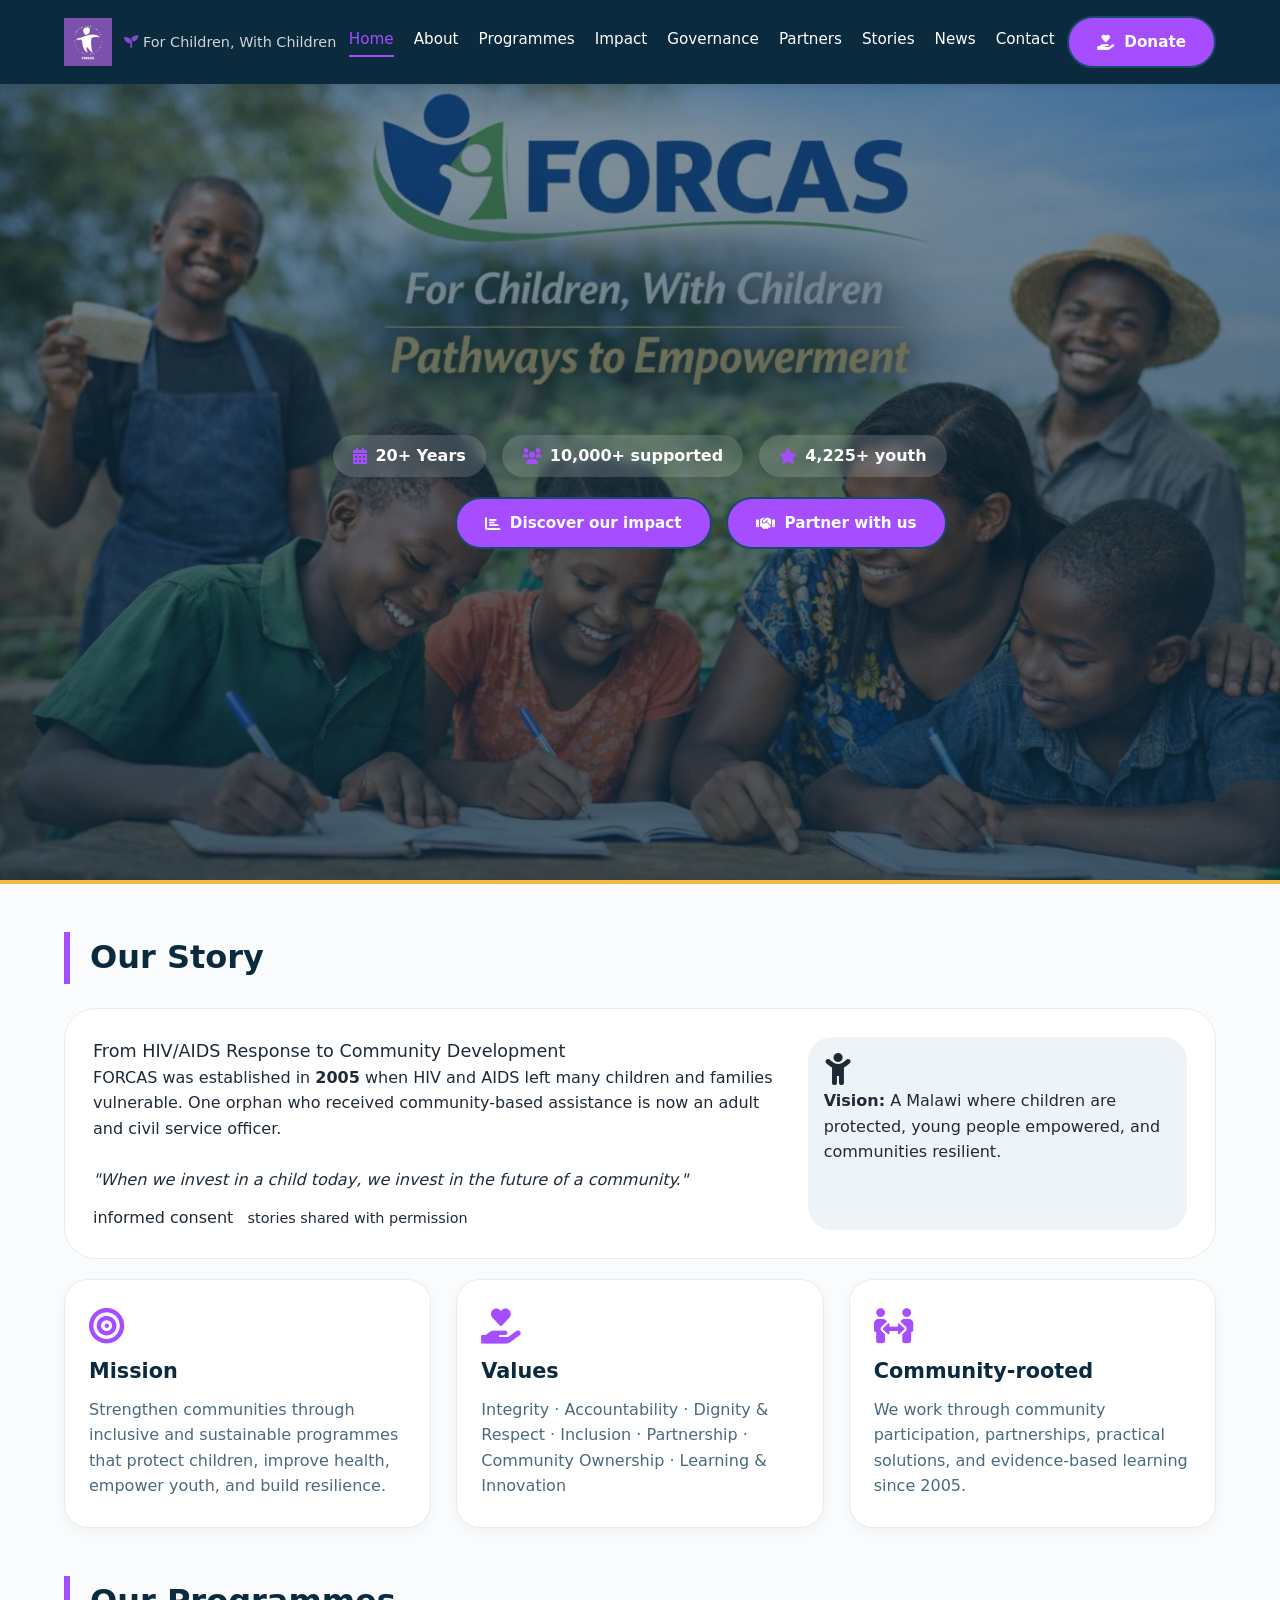
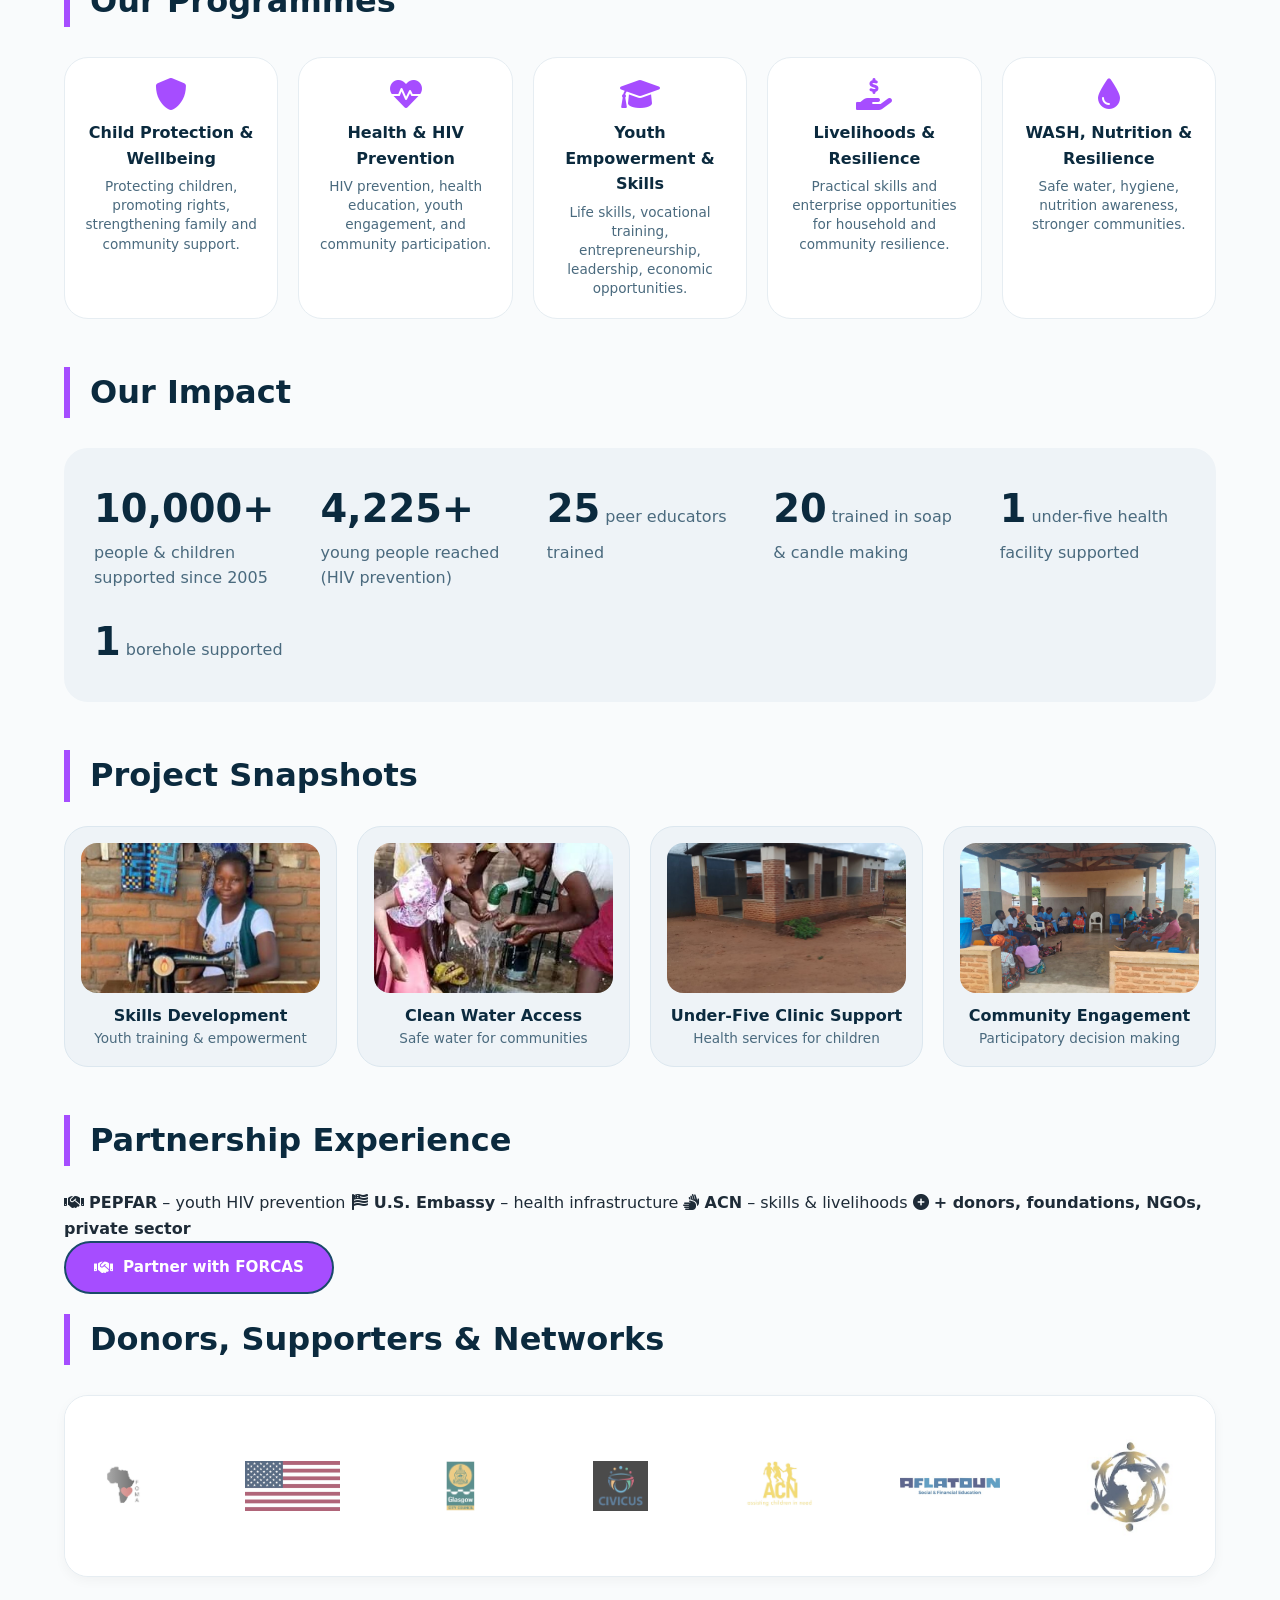
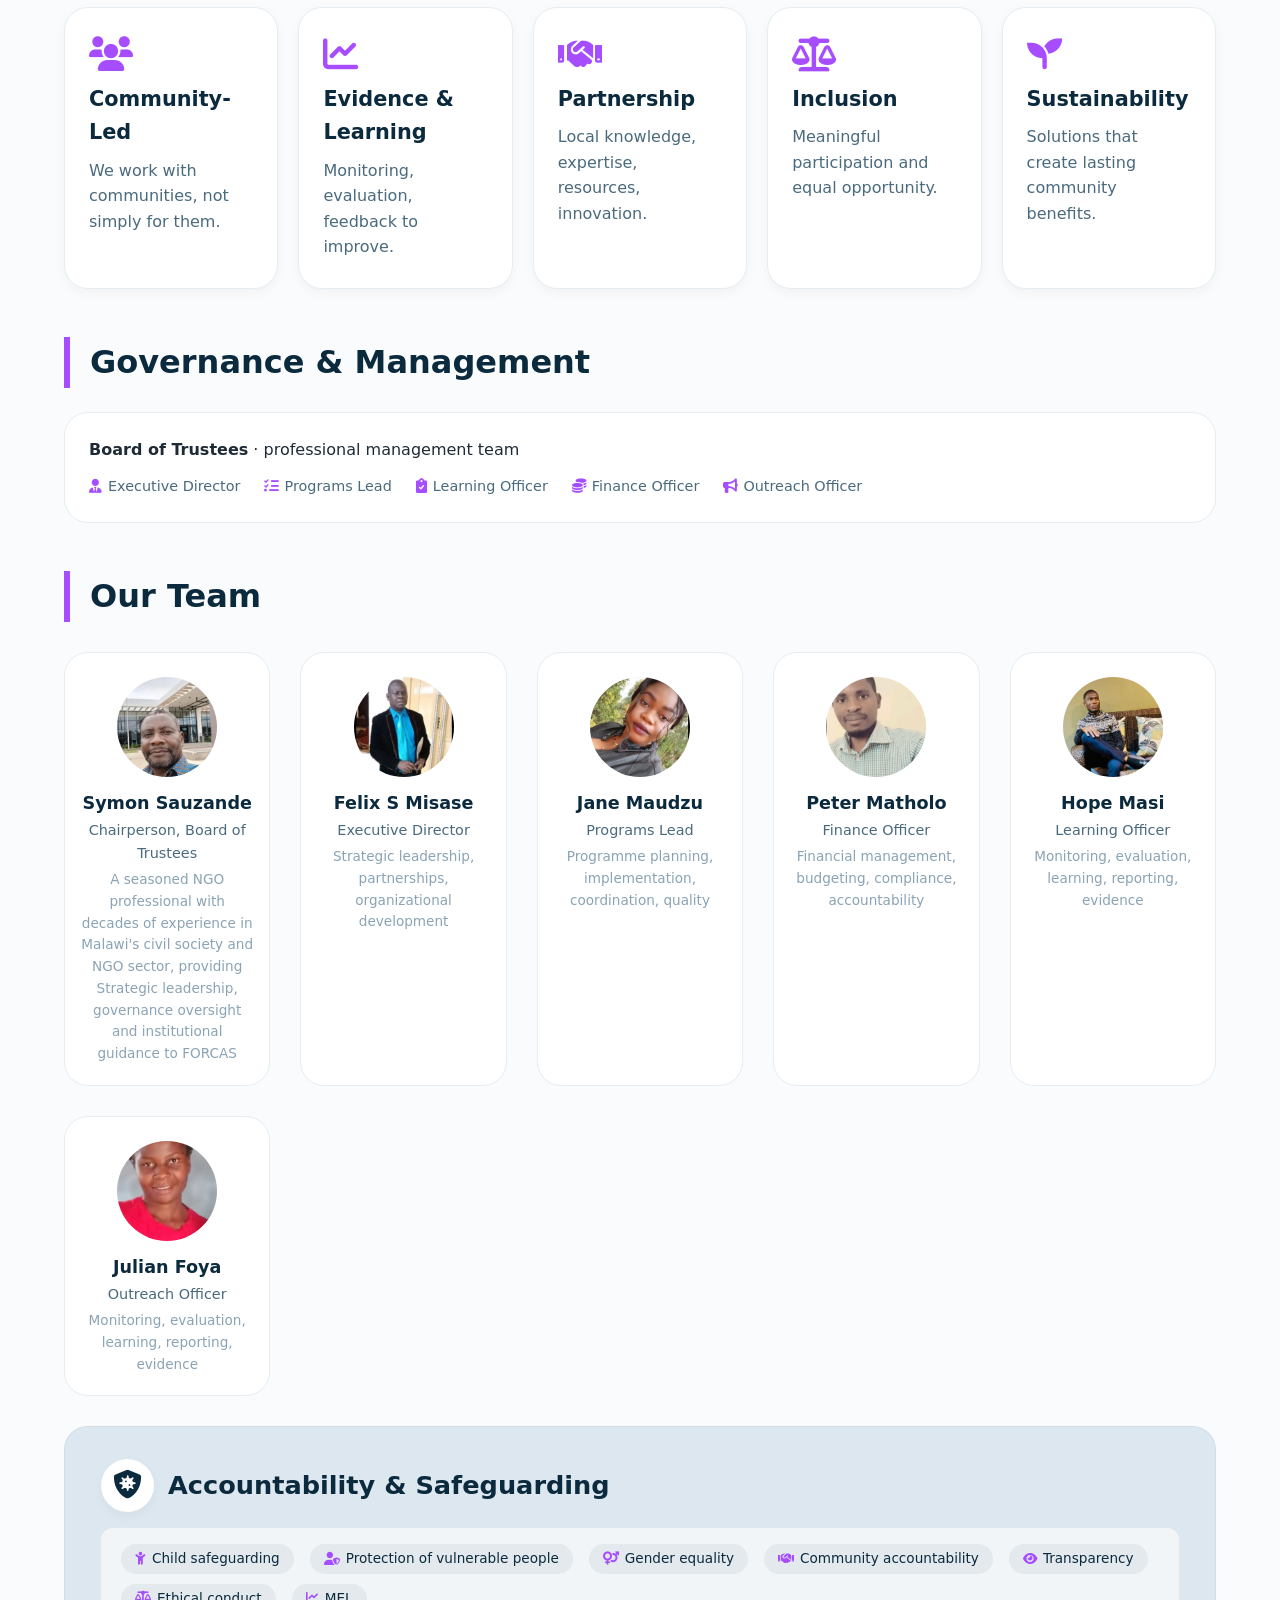
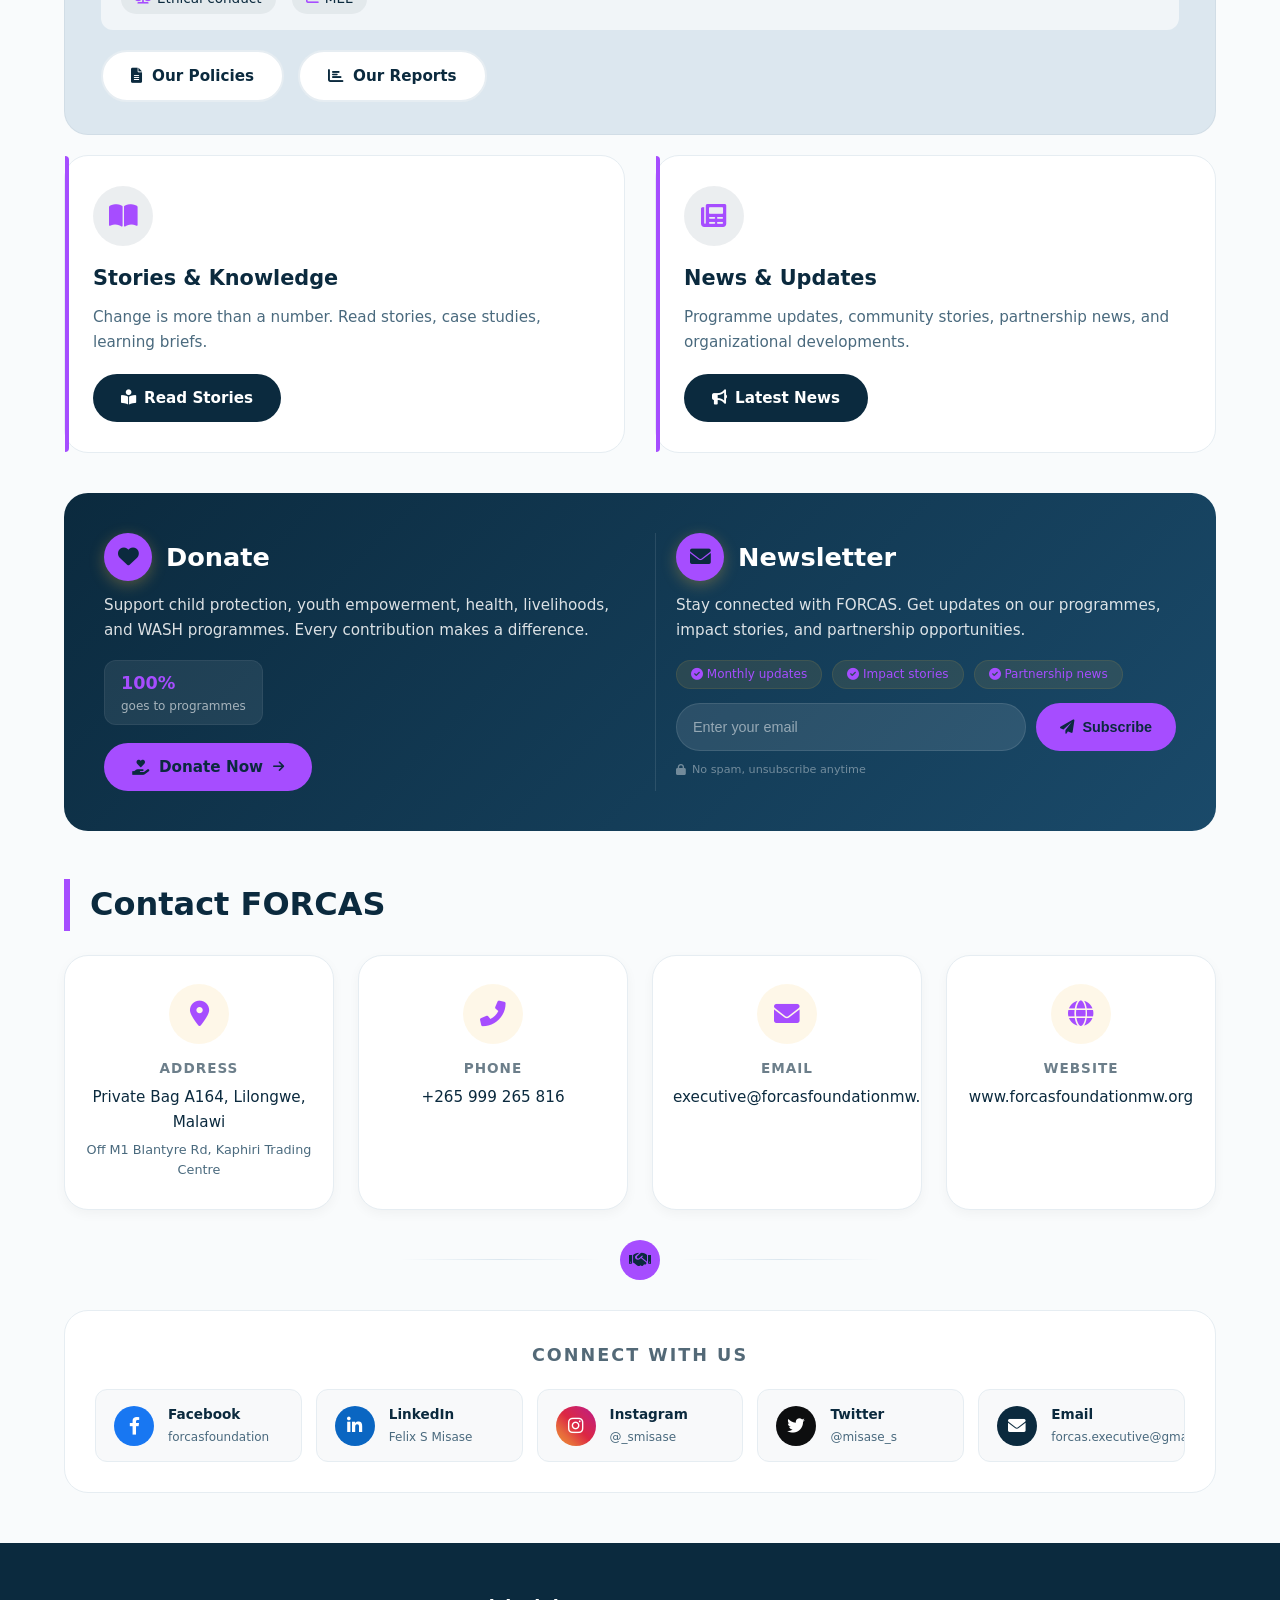
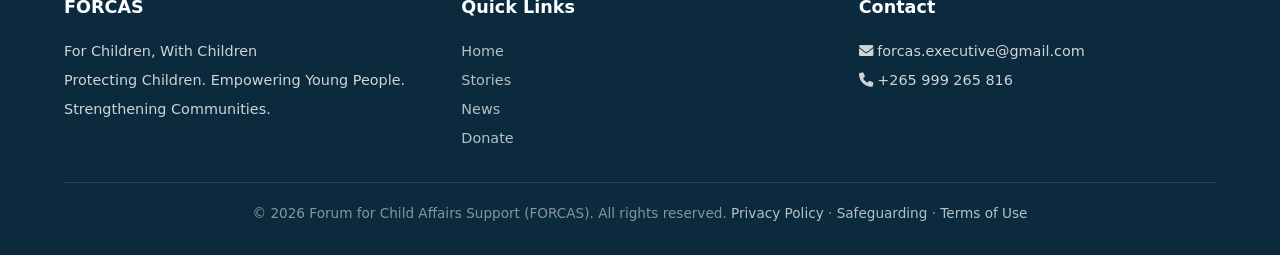
==== index.html @ 9969ba2e "FORCAS website - frontend only" ====
<!DOCTYPE html>
<html lang="en">
<head>
    <meta charset="UTF-8" />
    <meta name="viewport" content="width=device-width, initial-scale=1.0" />
    <title>FORCAS · Forum for Child Affairs Support</title>
    <!-- Font Awesome 6 (free) -->
    <link rel="stylesheet" href="https://cdnjs.cloudflare.com/ajax/libs/font-awesome/6.0.0-beta3/css/all.min.css" />
    <!-- external CSS -->
    <link rel="stylesheet" href="style.css" />
</head>
<body>
    <!-- ========== NAVBAR ========== -->
    <nav class="navbar" id="navbar">
        <div class="container">
            <div class="logo-area">
                <div class="logo-item">
                    <img src="images/logo/logo.png" alt="FORCAS logo" style="height:48px; width:auto;" />
                </div>
            </div>
            <div class="tagline-header"><i class="fas fa-seedling"></i> For Children, With Children</div>
            <button class="nav-toggle" id="navToggle" aria-label="Toggle navigation">
                <i class="fas fa-bars"></i>
            </button>
            <div class="nav-links" id="navLinks">
                <a href="#home">Home</a>
                <a href="#about">About</a>
                <a href="#programmes">Programmes</a>
                <a href="#impact">Impact</a>
                <a href="#governance">Governance</a>
                <a href="#partners">Partners</a>
                <a href="#stories">Stories</a>
                <a href="#news">News</a>
                <a href="#contact">Contact</a>
            </div>
            <div class="nav-actions">
                <a href="#donate" class="btn"><i class="fas fa-hand-holding-heart"></i> Donate</a>
            </div>
        </div>
    </nav>

    <!-- ========== HERO ========== -->
    <section class="hero" id="home" style="background-image: linear-gradient(rgba(11,42,62,0.5), rgba(11,42,62,0.75)), url('images/hero/hero-bg.jpg'); background-size: cover; background-position:center; min-height:800px; display:flex; align-items:center; padding:60px 0; border-bottom:4px solid #f4b942;">
        <div class="container hero-grid">
            <div class="hero-content">
                <div class="hero-stats">
                    <span class="stat-item" style="background:rgba(255,255,255,0.15); color:white; backdrop-filter:blur(4px);"><i class="fas fa-calendar-alt"></i> 20+ Years</span>
                    <span class="stat-item" style="background:rgba(255,255,255,0.15); color:white; backdrop-filter:blur(4px);"><i class="fas fa-users"></i> 10,000+ supported</span>
                    <span class="stat-item" style="background:rgba(255,255,255,0.15); color:white; backdrop-filter:blur(4px);"><i class="fas fa-star"></i> 4,225+ youth</span>
                </div>
                <div class="hero-buttons" style="display:flex; flex-wrap:wrap; gap:14px; margin-top:16px; justify-content:flex-end;">
                    <a href="#impact" class="btn"><i class="fas fa-chart-bar"></i> Discover our impact</a>
                    <a href="#partners" class="btn"><i class="fas fa-handshake"></i> Partner with us</a>
                </div>
            </div>
        </div>
    </section>

<!-- ========================================== MAIN CONTENT ========================================== -->
    <div class="container">
        
        <!-- ===== ABOUT ===== -->
        <section class="about" id="about">
            <h2 class="section-title">Our Story</h2>
            <div style="display:flex; flex-wrap:wrap; gap:20px; background:white; border-radius:32px; padding:28px; margin-bottom:20px; border:1px solid #e6edf2;">
                <div style="flex:2; min-width:240px;">
                    <p style="font-weight:500; font-size:1.1rem;">From HIV/AIDS Response to Community Development</p>
                    <p>FORCAS was established in <strong>2005</strong> when HIV and AIDS left many children and families vulnerable. One orphan who received community-based assistance is now an adult and civil service officer. <br><br> <em>"When we invest in a child today, we invest in the future of a community."</em></p>
                    <div style="margin-top:12px;"><span class="inline-badge">informed consent</span> <span style="font-size:0.9rem;">&nbsp; stories shared with permission</span></div>
                </div>
                <div style="flex:1; background:#eef3f7; border-radius:24px; padding:16px; min-width:150px;">
                    <i class="fas fa-child" style="font-size:2rem; color: --primary;"></i>
                    <p><strong>Vision:</strong> A Malawi where children are protected, young people empowered, and communities resilient.</p>
                </div>
            </div>
        </section>

        <!-- ===== MISSION / VALUES ===== -->
        <div style="display:grid; grid-template-columns: repeat(auto-fit, minmax(240px,1fr)); gap:25px;">
            <div class="card">
                <i class="fas fa-bullseye"></i>
                <h3>Mission</h3>
                <p>Strengthen communities through inclusive and sustainable programmes that protect children, improve health, empower youth, and build resilience.</p>
            </div>
            <div class="card">
                <i class="fas fa-hand-holding-heart"></i>
                <h3>Values</h3>
                <p>Integrity · Accountability · Dignity & Respect · Inclusion · Partnership · Community Ownership · Learning & Innovation</p>
            </div>
            <div class="card">
                <i class="fas fa-people-arrows"></i>
                <h3>Community-rooted</h3>
                <p>We work through community participation, partnerships, practical solutions, and evidence-based learning since 2005.</p>
            </div>
        </div>

        <!-- ===== PROGRAMMES ===== -->
        <h2 class="section-title" id="programmes">Our Programmes</h2>
        <div class="programmes-grid">
            <div class="programme-card"><i class="fas fa-shield-alt"></i><h3>Child Protection &amp; Wellbeing</h3><p>Protecting children, promoting rights, strengthening family and community support.</p></div>
            <div class="programme-card"><i class="fas fa-heartbeat"></i><h3>Health &amp; HIV Prevention</h3><p>HIV prevention, health education, youth engagement, and community participation.</p></div>
            <div class="programme-card"><i class="fas fa-graduation-cap"></i><h3>Youth Empowerment &amp; Skills</h3><p>Life skills, vocational training, entrepreneurship, leadership, economic opportunities.</p></div>
            <div class="programme-card"><i class="fas fa-hand-holding-usd"></i><h3>Livelihoods &amp; Resilience</h3><p>Practical skills and enterprise opportunities for household and community resilience.</p></div>
            <div class="programme-card"><i class="fas fa-tint"></i><h3>WASH, Nutrition &amp; Resilience</h3><p>Safe water, hygiene, nutrition awareness, stronger communities.</p></div>
        </div>

        <!-- ===== IMPACT ===== -->
        <h2 class="section-title" id="impact">Our Impact</h2>
        <div class="impact-numbers">
            <div class="impact-item"><span class="num">10,000+</span> <span class="label">people &amp; children supported since 2005</span></div>
            <div class="impact-item"><span class="num">4,225+</span> <span class="label">young people reached (HIV prevention)</span></div>
            <div class="impact-item"><span class="num">25</span> <span class="label">peer educators trained</span></div>
            <div class="impact-item"><span class="num">20</span> <span class="label">trained in soap &amp; candle making</span></div>
            <div class="impact-item"><span class="num">1</span> <span class="label">under-five health facility supported</span></div>
            <div class="impact-item"><span class="num">1</span> <span class="label">borehole supported</span></div>
        </div>

        <!-- ===== PROJECT SNAPSHOTS ===== -->
        <h2 class="section-title" id="projects">Project Snapshots</h2>
        <div class="project-grid">
            <div class="project-card">
                <div class="photo-placeholder" style="background-image:url(images/projects/youth-training.jpg); background-size: cover; background-position:center; height: 150px; border-radius: 16px; margin-bottom: 10px;"></div>
                <span class="project-title">Skills Development</span>
                <p class="project-desc">Youth training &amp; empowerment</p>
            </div>
            <div class="project-card">
                <div class="photo-placeholder" style="background-image:url(images/projects/clean-water.jpg); background-size: cover; background-position:center; height: 150px; border-radius: 16px; margin-bottom: 10px;"></div>
                <span class="project-title">Clean Water Access</span>
                <p class="project-desc">Safe water for communities</p>
            </div>
            <div class="project-card">
                <div class="photo-placeholder" style="background-image:url(images/projects/health-facility.jpg); background-size: cover; background-position:center; height: 150px; border-radius: 16px; margin-bottom: 10px;"></div>
                <span class="project-title">Under-Five Clinic Support</span>
                <p class="project-desc">Health services for children</p>
            </div>
            <div class="project-card">
                <div class="photo-placeholder" style="background-image:url(images/projects/community-meeting.jpg); background-size: cover; background-position:center; height: 150px; border-radius: 16px; margin-bottom: 10px;"></div>
                <span class="project-title">Community Engagement</span>
                <p class="project-desc">Participatory decision making</p>
            </div>
        </div>

        <!-- ===== PARTNERS ===== -->
        <h2 class="section-title" id="partners">Partnership Experience</h2>
        <div class="partner-list">
            <span><i class="fas fa-handshake"></i> <strong>PEPFAR</strong> – youth HIV prevention</span>
            <span><i class="fas fa-flag-usa"></i> <strong>U.S. Embassy</strong> – health infrastructure</span>
            <span><i class="fas fa-hands"></i> <strong>ACN</strong> – skills &amp; livelihoods</span>
            <span><i class="fas fa-plus-circle"></i> <strong>+ donors, foundations, NGOs, private sector</strong></span>
        </div>
        <div class="partner-cta"><a href="#" class="btn"><i class="fas fa-handshake"></i> Partner with FORCAS</a></div>

        <!-- ===== SUPPORTERS ===== -->
        <h3 class="section-title" style="margin-top:20px;">Donors, Supporters &amp; Networks</h3>
        <div class="logo-slider-container">
            <div class="logo-slider-track">
                <div class="logo-slide">
                    <img src="images/partners/foma.png" alt="FOMA" style="height:50px; width:auto;" />
                </div>
                <div class="logo-slide">
                    <img src="images/partners/u.s.a-embassy.png" alt="U.S.A Embassy" style="height:50px; width:auto;" />
                </div>
                <div class="logo-slide">
                    <img src="images/partners/glasgow.png" alt="Glasgow City Council" style="height:50px; width:50px;" />
                </div>
                <div class="logo-slide">
                    <img src="images/partners/civicus.png" alt="CIVICUS" style="height:50px; width:auto;" />
                </div>
                <div class="logo-slide">
                    <img src="images/partners/acn.png" alt="Assisting Children In Need" style="height:50px; width:auto;" />
                </div>
                <div class="logo-slide">
                    <img src="images/partners/aflatoun.png" alt="Aflatoun International" style="height:100px; width:auto;" />
                </div>
                <div class="logo-slide">
                    <img src="images/partners/ANCEM.png" alt="ANCEM" style="height:100px; width:auto;" />
                </div>
            </div>
        </div>

        <!-- ===== APPROACH ===== -->
        <div class="approach-grid">
            <div class="card"><i class="fas fa-users"></i><h3>Community-Led</h3><p>We work with communities, not simply for them.</p></div>
            <div class="card"><i class="fas fa-chart-line"></i><h3>Evidence &amp; Learning</h3><p>Monitoring, evaluation, feedback to improve.</p></div>
            <div class="card"><i class="fas fa-handshake"></i><h3>Partnership</h3><p>Local knowledge, expertise, resources, innovation.</p></div>
            <div class="card"><i class="fas fa-balance-scale"></i><h3>Inclusion</h3><p>Meaningful participation and equal opportunity.</p></div>
            <div class="card"><i class="fas fa-seedling"></i><h3>Sustainability</h3><p>Solutions that create lasting community benefits.</p></div>
        </div>

        <!-- ===== GOVERNANCE ===== -->
        <h2 class="section-title" id="governance">Governance &amp; Management</h2>
        <div class="governance-card">
            <div class="governance-board"><strong>Board of Trustees</strong> · professional management team</div>
            <div class="governance-team">
                <span><i class="fas fa-user-tie"></i> Executive Director</span>
                <span><i class="fas fa-tasks"></i> Programs Lead</span>
                <span><i class="fas fa-clipboard-check"></i> Learning Officer</span>
                <span><i class="fas fa-coins"></i> Finance Officer</span>
                <span><i class="fas fa-bullhorn"></i> Outreach Officer</span>
            </div>
        </div>

        <!-- ===== TEAM ===== -->
        <h2 class="section-title">Our Team</h2>
        <div class="team-grid" id="teamGrid">
            <div class="team-card">
                <div class="team-avatar"><img src="images/team/symon.jpg" alt="Symon Sauzande" /></div>
                <h4>Symon Sauzande</h4>
                <div class="role">Chairperson, Board of Trustees</div>
                <div class="duty">A seasoned NGO professional with decades of experience in Malawi's civil society and NGO sector, providing Strategic leadership, governance oversight and institutional guidance to FORCAS</div>
            </div>
            <div class="team-card">
                <div class="team-avatar"><img src="images/team/felix.jpg" alt="Felix S Misase" /></div>
                <h4>Felix S Misase</h4>
                <div class="role">Executive Director</div>
                <div class="duty">Strategic leadership, partnerships, organizational development</div>
            </div>


        <div class="team-card">
                <div class="team-avatar"><img src="images/team/jane.jpg" alt="Jane Maudzu" /></div>
                <h4>Jane Maudzu</h4>
                <div class="role">Programs Lead</div>
                <div class="duty">Programme planning, implementation, coordination, quality</div>
            </div>
            <div class="team-card">
                <div class="team-avatar"><img src="images/team/peter.jpg" alt="Peter Matholo" /></div>
                <h4>Peter Matholo</h4>
                <div class="role">Finance Officer</div>
                <div class="duty">Financial management, budgeting, compliance, accountability</div>
            </div>
            <div class="team-card">
                <div class="team-avatar"><img src="images/team/hope.jpg" alt="Hope Masi" /></div>
                <h4>Hope Masi</h4>
                <div class="role">Learning Officer</div>
                <div class="duty">Monitoring, evaluation, learning, reporting, evidence</div>
            </div>
            <div class="team-card">
                <div class="team-avatar"><img src="images/team/julian.jpg" alt="Julian Foya" /></div>
                <h4>Julian Foya</h4>
                <div class="role">Outreach Officer</div>
                <div class="duty">Monitoring, evaluation, learning, reporting, evidence</div>
            </div>
        </div>

        <!-- ===== ACCOUNTABILITY ===== -->
        <div class="accountability-section">
            <div class="accountability-header">
                <i class="fas fa-shield-virus"></i>
                <h2>Accountability &amp; Safeguarding</h2>
            </div>
            <div class="accountability-text">
                <span class="tag"><i class="fas fa-child"></i> Child safeguarding</span>
                <span class="tag"><i class="fas fa-user-shield"></i> Protection of vulnerable people</span>
                <span class="tag"><i class="fas fa-venus-mars"></i> Gender equality</span>
                <span class="tag"><i class="fas fa-handshake"></i> Community accountability</span>
                <span class="tag"><i class="fas fa-eye"></i> Transparency</span>
                <span class="tag"><i class="fas fa-scale-balanced"></i> Ethical conduct</span>
                <span class="tag"><i class="fas fa-chart-line"></i> MEL</span>
            </div>
            <div class="accountability-buttons">
                <a href="#" class="btn-policy"><i class="fas fa-file-alt"></i> Our Policies</a>
                <a href="#" class="btn-report"><i class="fas fa-chart-bar"></i> Our Reports</a>
            </div>
        </div>

        <!-- ===== STORIES & NEWS ===== -->
        <div class="stories-news-grid" id="stories">
            <div class="story-card">
                <div class="card-icon"><i class="fas fa-book-open"></i></div>
                <h3>Stories &amp; Knowledge</h3>
                <p>Change is more than a number. Read stories, case studies, learning briefs.</p>
                <a href="stories.html" class="btn-story"><i class="fas fa-book-reader"></i> Read Stories</a>
            </div>
            <div class="news-card" id="news">
                <div class="card-icon"><i class="fas fa-newspaper"></i></div>
                <h3>News &amp; Updates</h3>
                <p>Programme updates, community stories, partnership news, and organizational developments.</p>
                <a href="news.html" class="btn-news"><i class="fas fa-bullhorn"></i> Latest News</a>
            </div>
        </div>

        <!-- ===== DONATE & NEWSLETTER ===== -->
        <div class="donate-newsletter-section" id="donate">
            <div class="donate-box">
                <div class="section-header">
                    <div class="icon-circle donate-icon"><i class="fas fa-heart"></i></div>


                <h3>Donate</h3>
                </div>
                <p class="section-description">Support child protection, youth empowerment, health, livelihoods, and WASH programmes. Every contribution makes a difference.</p>
                <div class="impact-stats">
                    <div class="stat-box">
                        <span class="stat-number">100%</span>
                        <span class="stat-label">goes to programmes</span>
                    </div>
                </div>
                <a href="donate.html" class="donate-btn"><i class="fas fa-hand-holding-heart"></i> Donate Now <i class="fas fa-arrow-right arrow-icon"></i></a>
            </div>
            <div class="newsletter-box">
                <div class="section-header">
                    <div class="icon-circle newsletter-icon"><i class="fas fa-envelope"></i></div>
                    <h3>Newsletter</h3>
                </div>
                <p class="section-description">Stay connected with FORCAS. Get updates on our programmes, impact stories, and partnership opportunities.</p>
                <div class="benefits">
                    <span class="benefit-tag"><i class="fas fa-check-circle"></i> Monthly updates</span>
                    <span class="benefit-tag"><i class="fas fa-check-circle"></i> Impact stories</span>
                    <span class="benefit-tag"><i class="fas fa-check-circle"></i> Partnership news</span>
                </div>
                <form id="newsletterForm" class="newsletter-form">
                    <input type="email" id="newsletterEmail" placeholder="Enter your email" required class="newsletter-input" />
                    <button type="submit" id="subscribeBtn" class="subscribe-btn"><i class="fas fa-paper-plane"></i> Subscribe</button>
                </form>
                <div id="newsletterMessage" class="newsletter-message"></div>
                <p class="privacy-note"><i class="fas fa-lock"></i> No spam, unsubscribe anytime</p>
            </div>
        </div>

        <!-- ===== CONTACT ===== -->
        <h2 class="section-title" id="contact">Contact FORCAS</h2>
        <div class="contact-wrapper">
            <div class="contact-grid-modern">
                <div class="contact-card-modern">
                    <div class="card-icon-modern"><i class="fas fa-map-marker-alt"></i></div>
                    <div class="card-content">
                        <h4>Address</h4>
                        <p>Private Bag A164, Lilongwe, Malawi</p>
                        <span class="location-detail">Off M1 Blantyre Rd, Kaphiri Trading Centre</span>
                    </div>
                </div>
                <div class="contact-card-modern">
                    <div class="card-icon-modern"><i class="fas fa-phone-alt"></i></div>
                    <div class="card-content">
                        <h4>Phone</h4>
                        <p><a href="tel:+265999265816" class="contact-link">+265 999 265 816</a></p>
                    </div>
                </div>
                <div class="contact-card-modern">
                    <div class="card-icon-modern"><i class="fas fa-envelope"></i></div>
                    <div class="card-content">
                        <h4>Email</h4>
                        <p><a href="mailto:executive@forcasfoundationmw.org" class="contact-link">executive@forcasfoundationmw.org</a></p>
                    </div>
                </div>
                <div class="contact-card-modern">
                    <div class="card-icon-modern"><i class="fas fa-globe"></i></div>
                    <div class="card-content">
                        <h4>Website</h4>
                        <p><a href="http://www.forcasfoundationmw.org" target="_blank" class="contact-link">www.forcasfoundationmw.org</a></p>
        </div>
                </div>
            </div>
            <div class="contact-divider">
                <span class="divider-line"></span>
                <span class="divider-icon"><i class="fas fa-handshake"></i></span>
                <span class="divider-line"></span>
            </div>
            <div class="social-section-modern">
                <h3>Connect With Us</h3>
                <div class="social-grid">
                    <a href="https://www.facebook.com/forcasfoundation" target="_blank" rel="noopener noreferrer" class="social-card facebook">
                        <div class="social-icon"><i class="fab fa-facebook-f"></i></div>
                        <div class="social-info"><span class="social-name">Facebook</span><span class="social-handle">forcasfoundation</span></div>
                        <span class="social-arrow"><i class="fas fa-arrow-right"></i></span>
                    </a>
                    <a href="https://www.linkedin.com/in/felix-s-misase" target="_blank" rel="noopener noreferrer" class="social-card linkedin">
                        <div class="social-icon"><i class="fab fa-linkedin-in"></i></div>
                        <div class="social-info"><span class="social-name">LinkedIn</span><span class="social-handle">Felix S Misase</span></div>
                        <span class="social-arrow"><i class="fas fa-arrow-right"></i></span>
                    </a>
                    <a href="https://www.instagram.com/_smisase" target="_blank" rel="noopener noreferrer" class="social-card instagram">
                        <div class="social-icon"><i class="fab fa-instagram"></i></div>
                        <div class="social-info"><span class="social-name">Instagram</span><span class="social-handle">@_smisase</span></div>
                        <span class="social-arrow"><i class="fas fa-arrow-right"></i></span>
                    </a>
                    <a href="https://twitter.com/misase_s" target="_blank" rel="noopener noreferrer" class="social-card twitter">
                        <div class="social-icon"><i class="fab fa-twitter"></i></div>
                        <div class="social-info"><span class="social-name">Twitter</span><span class="social-handle">@misase_s</span></div>
                        <span class="social-arrow"><i class="fas fa-arrow-right"></i></span>
                    </a>
                    <a href="mailto:forcas.executive@gmail.com" class="social-card envelope">
                        <div class="social-icon"><i class="fas fa-envelope"></i></div>
                        <div class="social-info"><span class="social-name">Email</span><span class="social-handle">forcas.executive@gmail.com</span></div>
                        <span class="social-arrow"><i class="fas fa-arrow-right"></i></span>
                    </a>
                </div>
            </div>
        </div>
    </div>
    <!-- ========================================== END OF CONTAINER ========================================== -->

    <!-- ========== FOOTER ========== -->
    <footer class="footer">
        <div class="container">
            <div class="footer-grid">
                <div>
                    <h4>FORCAS</h4>
                    <p>For Children, With Children</p>
                    <p class="footer-tagline">Protecting Children. Empowering Young People. Strengthening Communities.</p>
                </div>
                <div>
                    <h4>Quick Links</h4>
                    <ul>
                        <li><a href="#home">Home</a></li>
                        <li><a href="stories.html">Stories</a></li>
                        <li><a href="news.html">News</a></li>
                        <li><a href="#donate">Donate</a></li>
                    </ul>


        </div>
                <div>
                    <h4>Contact</h4>
                    <p><i class="fas fa-envelope"></i> forcas.executive@gmail.com</p>
                    <p><i class="fas fa-phone"></i> +265 999 265 816</p>
                </div>
            </div>
            <div class="footer-bottom">
                <span>&copy; 2026 Forum for Child Affairs Support (FORCAS). All rights reserved.</span>
                <span>
                    <a href="#">Privacy Policy</a> · 
                    <a href="#">Safeguarding</a> · 
                    <a href="#">Terms of Use</a>
                </span>
            </div>
        </div>
    </footer>
    <script src="script.js"></script>
</body>
</html>
---- style.css ----
/* ==========================================
   CSS VARIABLES
   ========================================== */

:root {
    --primary: #0b2a3e;
    --primary-light: #1a4a6a;
    --primary-dark: #061a2a;
    --accent: #a64dff;
    --accent-dark: #bc1fe4f3;
    --accent-light: #fef3d6;
    --text: #1e2b37;
    --text-light: #4a6a7e;
    --text-lighter: #8aa3b5;
    --bg: #f9fbfc;
    --bg-light: #eef3f7;
    --white: #ffffff;
    --shadow: 0 4px 12px rgba(0, 0, 0, 0.04);
    --shadow-hover: 0 12px 30px rgba(0, 0, 0, 0.08);
    --radius: 12px;
    --radius-lg: 24px;
    --radius-xl: 30px;
    --radius-full: 9999px;
    --transition: 0.3s cubic-bezier(0.4, 0, 0.2, 1);
    --font-family: system-ui, 'Segoe UI', Roboto, 'Helvetica Neue', sans-serif;
}

/* ==========================================
   RESET & BASE
   ========================================== */

* {
    margin: 0;
    padding: 0;
    box-sizing: border-box;
}

html {
    scroll-behavior: smooth;
}

body {
    font-family: var(--font-family);
    background: var(--bg);
    color: var(--text);
    line-height: 1.6;
    -webkit-font-smoothing: antialiased;
}

.container {
    max-width: 1200px;
    margin: 0 auto;
    padding: 0 24px;
}

a {
    text-decoration: none;
    color: inherit;
}

img {
    max-width: 100%;
    height: auto;
    display: block;
}

/* ==========================================
   BUTTONS
   ========================================== */

.btn {
    display: inline-flex;
    align-items: center;
    gap: 10px;
    padding: 12px 28px;
    background: var(--accent);
    color: var(--white);
    border: 2px solid var(--primary-light);
    border-radius: var(--radius-full);
    font-weight: 700;
    font-size: 0.95rem;
    cursor: pointer;
    transition: all var(--transition);
    text-decoration: none;
    min-height: 48px;
}

.btn:hover {
    transform: translateY(-3px);
    box-shadow: 0 8px 25px rgba(244, 185, 66, 0.35);
    background: var(--accent-dark);
    border-color: var(--accent-dark);
}

.btn-outline {
    background: transparent;
    color: var(--accent);
    border: 2px solid var(--accent);
}

.btn-outline:hover {
    background: var(--accent);
    color: var(--primary);
}

.btn-sm {
    padding: 8px 20px;
    font-size: 0.85rem;
    min-height: 40px;
}

/* ==========================================
   NAVBAR
   ========================================== */

.navbar {
    background: var(--primary);
    color: var(--white);
    padding: 16px 0;
    position: sticky;
    top: 0;
    z-index: 1000;
    box-shadow: 0 2px 8px rgba(0, 0, 0, 0.1);
}

.navbar .container {
    display: flex;
    align-items: center;
    justify-content: space-between;
    flex-wrap: wrap;
    gap: 12px;
}

.logo-area {
    display: flex;
    align-items: center;
    gap: 10px;
}

.logo-item img {
    height: 48px;
    width: auto;
}

.logo-text {
    font-weight: 700;
    font-size: 1.25rem;
    letter-spacing: -0.5px;
    color: var(--white);
}

.logo-text span {
    color: var(--accent);
}

.tagline-header {
    color: var(--white);
    font-size: 0.9rem;
    opacity: 0.8;
}

.tagline-header i {
    color: var(--accent);
}

.nav-links {
    display: flex;
    flex-wrap: wrap;
    gap: 20px;
    align-items: center;
}

.nav-links a {
    color: var(--white);
    font-weight: 500;
    font-size: 0.95rem;
    padding-bottom: 4px;
    border-bottom: 2px solid transparent;
    transition: all var(--transition);
}

.nav-links a:hover,
.nav-links a.active {
    color: var(--accent);
    border-bottom-color: var(--accent);
}

.nav-actions {
    display: flex;
    gap: 10px;
    align-items: center;
}

.nav-toggle {
    display: none;
    background: transparent;
    border: none;
    color: var(--white);
    font-size: 1.6rem;
    cursor: pointer;
    padding: 4px;
}

/* ==========================================
   HERO
   ========================================== */


.hero {
    background: linear-gradient(145deg, var(--bg-light), #dce7ef);
    padding: 70px 0 50px;
    border-bottom: 4px solid var(--accent);
    min-height: 500px;
    display: flex;
    align-items: center;
}

.hero-grid {
    display: flex;
    flex-wrap: wrap;
    align-items: center;
    gap: 40px;
}

.hero-content {
    flex: 1 1 380px;
}

.hero-content h1 {
    font-size: 2.8rem;
    font-weight: 700;
    color: var(--primary);
    line-height: 1.2;
    margin-bottom: 12px;
}

.hero-content .tagline {
    font-size: 1.2rem;
    font-weight: 500;
    color: var(--primary-light);
    margin-bottom: 16px;
}

.hero-content p {
    font-size: 1rem;
    max-width: 500px;
    color: var(--text-light);
    margin-bottom: 20px;
}

.hero-stats {
    display: flex;
    flex-wrap: wrap;
    gap: 16px;
    margin: 20px 0;
}

.stat-item {
    background: var(--white);
    padding: 8px 20px;
    border-radius: var(--radius-full);
    box-shadow: var(--shadow);
    font-weight: 600;
    display: flex;
    align-items: center;
    gap: 8px;
}

.stat-item i {
    color: var(--accent);
}

.hero-buttons {
    display: flex;
    flex-wrap: wrap;
    gap: 14px;
    margin-top: 16px;
}

.hero-image {
    flex: 1 1 280px;
    border-radius: var(--radius-lg);
    min-height: 220px;
    display: flex;
    align-items: center;
    justify-content: center;
}

/* ==========================================
   SECTION TITLES
   ========================================== */

.section-title {
    font-size: 2rem;
    font-weight: 700;
    color: var(--primary);
    margin: 48px 0 24px;
    padding-left: 20px;
    border-left: 6px solid var(--accent);
}

/* ==========================================
   CARDS & GRIDS
   ========================================== */

.card {
    background: var(--white);
    border-radius: var(--radius-lg);
    padding: 28px 24px;
    box-shadow: var(--shadow);
    border: 1px solid #e6edf2;
    transition: all var(--transition);
}

.card:hover {
    transform: translateY(-6px);
    box-shadow: var(--shadow-hover);
}

.card i {
    font-size: 2.2rem;
    color: var(--accent);
    margin-bottom: 12px;
}

.card h3 {
    font-size: 1.3rem;
    margin-bottom: 8px;
    color: var(--primary);
}

.card p {
    color: var(--text-light);
}

/* ==========================================
   PROGRAMMES
   ========================================== */

.programmes-grid {
    display: grid;
    grid-template-columns: repeat(5, 1fr);
    gap: 20px;
    margin: 30px 0;
}

.programme-card {
    background: var(--white);
    border-radius: var(--radius-lg);
    padding: 20px 16px;
    text-align: center;
    border: 1px solid #e6edf2;
    transition: all var(--transition);
}

.programme-card:hover {
    transform: translateY(-6px);
    box-shadow: var(--shadow-hover);
    border-color: var(--accent);
}

.programme-card i {
    font-size: 2rem;
    color: var(--accent);
    margin-bottom: 10px;
}

.programme-card h3 {
    font-size: 1rem;
    color: var(--primary);
    margin-bottom: 6px;
}

.programme-card p {
    font-size: 0.85rem;
    color: var(--text-light);
    line-height: 1.4;
}

/* ==========================================
   IMPACT
   ========================================== */

.impact-numbers {
    display: flex;
    flex-wrap: wrap;
    gap: 20px 40px;
    background: var(--bg-light);
    padding: 30px;
    border-radius: var(--radius-lg);
    margin: 30px 0;
}

.impact-item {
    flex: 1 0 140px;
}

.impact-item .num {
    font-size: 2.4rem;
    font-weight: 700;
    color: var(--primary);
}

.impact-item .label {
    font-weight: 500;
    color: var(--text-light);
}

/* ==========================================
   PROJECTS
   ========================================== */

.project-grid {
    display: grid;
    grid-template-columns: repeat(auto-fit, minmax(180px, 1fr));
    gap: 20px;
    margin: 20px 0 30px;
}

.project-card {
    background: var(--bg-light);
    border-radius: var(--radius-lg);
    padding: 16px;
    text-align: center;
    border: 1px solid #dce7ef;
}

.project-card .photo-placeholder {
    height: 150px;
    border-radius: 16px;
    margin-bottom: 10px;
    background: linear-gradient(145deg, #c8dbe8, #b0c8d8);
}

.project-title {
    font-weight: 600;
    color: var(--primary);
    display: block;
}

.project-desc {
    font-size: 0.85rem;
    color: var(--text-light);
}

/* ==========================================
   TEAM
   ========================================== */

.team-grid {
    display: grid;
    grid-template-columns: repeat(auto-fit, minmax(200px, 1fr));
    gap: 30px;
    margin: 30px 0;
}

.team-card {
    background: var(--white);
    border-radius: var(--radius-lg);
    padding: 24px 16px 20px;
    text-align: center;
    border: 1px solid #e6edf2;
    transition: all var(--transition);
}

.team-card:hover {
    transform: translateY(-4px);
    box-shadow: var(--shadow-hover);
}

.team-avatar {
    width: 100px;
    height: 100px;
    border-radius: 50%;
    margin: 0 auto 12px;
    overflow: hidden;
    background: linear-gradient(145deg, #dce7ef, #b6cdde);
}

.team-avatar img {
    width: 100%;
    height: 100%;
    object-fit: cover;
}

.team-card h4 {
    font-size: 1.1rem;
    color: var(--primary);
    margin-bottom: 2px;
}

.team-card .role {
    color: var(--text-light);
    font-weight: 500;
    font-size: 0.9rem;
}

.team-card .duty {
    font-size: 0.85rem;
    color: var(--text-lighter);
    margin-top: 4px;
}

/* ========================================== */
/* SUPPORTERS LOGO SLIDESHOW */
/* ========================================== */

.logo-slider-container {
    overflow: hidden;
    background: var(--white);
    border-radius: var(--radius-lg);
    padding: 30px 0;
    margin: 30px 0;
    border: 1px solid #e6edf2;
    box-shadow: var(--shadow);
    position: relative;
}

.logo-slider-track {
    display: flex;
    align-items: center;
    gap: 40px;
    animation: scrollLogos 25s linear infinite;
    width: max-content;
}

.logo-slider-container:hover .logo-slider-track {
    animation-play-state: paused;
}

.logo-slide {
    display: flex;
    flex-direction: column;
    align-items: center;
    gap: 8px;
    min-width: 120px;
    padding: 10px 20px;
    transition: all 0.3s ease;
    filter: grayscale(0.3);
    opacity: 0.7;
}

.logo-slide:hover {
    transform: scale(1.05);
    filter: grayscale(0);
    opacity: 1;
}

.logo-slide img {
    height: 60px;
    width: auto;
    max-width: 120px;
    object-fit: contain;
    transition: all 0.3s ease;
}

.logo-slide:hover img {
    transform: rotate(360deg) scale(1.1);
}

@keyframes scrollLogos {
    0% { transform: translateX(0); }
    100% { transform: translateX(-50%); }
}

.logo-slider-container::before,
.logo-slider-container::after {
    content: '';
    position: absolute;
    top: 0;
    width: 80px;
    height: 100%;
    z-index: 2;
    pointer-events: none;
}

.logo-slider-container::before {
    left: 0;
    background: linear-gradient(to right, var(--white), transparent);
}

.logo-slider-container::after {
    right: 0;
    background: linear-gradient(to left, var(--white), transparent);
}

/* ==========================================
   APPROACH
   ========================================== */

.approach-grid {
    display: grid;
    grid-template-columns: repeat(auto-fit, minmax(200px, 1fr));
    gap: 20px;
    margin: 20px 0 30px;
}

/* ==========================================
   GOVERNANCE
   ========================================== */

.governance-card {
    background: var(--white);
    border-radius: var(--radius-lg);
    padding: 24px;
    border: 1px solid #e6edf2;
    margin-bottom: 30px;
}

.governance-board {
    font-size: 1rem;
    color: var(--text);
    margin-bottom: 12px;
}

.governance-team {
    display: flex;
    flex-wrap: wrap;
    gap: 12px 24px;
}

.governance-team span {
    display: flex;
    align-items: center;
    gap: 6px;
    color: var(--text-light);
    font-size: 0.9rem;
}

.governance-team span i {
    color: var(--accent);
}

/* ==========================================
   ACCOUNTABILITY
   ========================================== */

.accountability-section {
    background: #dce7ef;
    border-radius: var(--radius-lg);
    padding: 32px 36px;
    margin: 30px 0 20px;
    border: 1px solid rgba(11, 42, 62, 0.05);
}

.accountability-header {
    display: flex;
    align-items: center;
    gap: 14px;
    margin-bottom: 16px;
}

.accountability-header i {
    font-size: 1.8rem;
    color: var(--primary);
    background: var(--white);
    padding: 12px;
    border-radius: 50%;
    box-shadow: 0 4px 12px rgba(0, 0, 0, 0.04);
}

.accountability-header h2 {
    font-size: 1.6rem;
    color: var(--primary);
    margin: 0;
}

.accountability-text {
    display: flex;
    flex-wrap: wrap;
    gap: 10px 16px;
    padding: 16px 20px;
    background: rgba(255, 255, 255, 0.6);
    border-radius: var(--radius);
    margin-bottom: 20px;
}

.accountability-text .tag {
    display: inline-flex;
    align-items: center;
    gap: 6px;
    padding: 4px 14px;
    background: rgba(11, 42, 62, 0.06);
    border-radius: var(--radius-full);
    font-size: 0.85rem;
    font-weight: 500;
    color: var(--primary);
    transition: all var(--transition);
}

.accountability-text .tag:hover {
    background: rgba(11, 42, 62, 0.12);
    transform: translateY(-2px);
}

.accountability-text .tag i {
    color: var(--accent);
    font-size: 0.8rem;
}

.accountability-buttons {
    display: flex;
    gap: 14px;
    flex-wrap: wrap;
}

.btn-policy,
.btn-report {
    display: inline-flex;
    align-items: center;
    gap: 10px;
    padding: 12px 28px;
    border-radius: var(--radius-full);
    font-weight: 600;
    font-size: 0.95rem;
    transition: all var(--transition);
    cursor: pointer;
    min-height: 48px;
}

.btn-policy {
    background: var(--white);
    color: var(--primary);
    border: 2px solid #e6edf2;
}

.btn-policy:hover {
    background: var(--primary);
    color: var(--white);
    border-color: var(--primary);
    transform: translateY(-3px);
    box-shadow: 0 8px 25px rgba(11, 42, 62, 0.15);
}

.btn-report {
    background: var(--white);
    color: var(--primary);
    border: 2px solid #e6edf2;
}

.btn-report:hover {
    background: var(--primary);
    color: var(--white);
    border-color: var(--primary);
    transform: translateY(-3px);
    box-shadow: 0 8px 25px rgba(11, 42, 62, 0.15);
}

/* ==========================================
   STORIES & NEWS
   ========================================== */

.stories-news-grid {
    display: grid;
    grid-template-columns: 1fr 1fr;
    gap: 30px;
    margin: 20px 0 30px;
}

.story-card,
.news-card {
    background: var(--white);
    border-radius: var(--radius-lg);
    padding: 30px 28px;
    border: 1px solid #e6edf2;
    transition: all var(--transition);
    position: relative;
}

.story-card:hover,
.news-card:hover {
    transform: translateY(-8px);
    box-shadow: var(--shadow-hover);
    border-color: var(--accent);
}

.story-card::before,
.news-card::before {
    content: '';
    position: absolute;
    top: 0;
    left: 0;
    width: 4px;
    height: 100%;
    background: var(--accent);
    border-radius: 0 4px 4px 0;
}

.card-icon {
    width: 60px;
    height: 60px;
    border-radius: 50%;
    display: flex;
    align-items: center;
    justify-content: center;
    font-size: 1.6rem;
    margin-bottom: 16px;
}

.story-card .card-icon {
    background: rgba(11, 42, 62, 0.08);
    color: var(--accent);
}

.news-card .card-icon {
    background: rgba(11, 42, 62, 0.08);
    color: var(--accent);
}

.story-card h3,
.news-card h3 {
    font-size: 1.3rem;
    color: var(--primary);
    margin-bottom: 10px;
}

.story-card p,
.news-card p {
    color: var(--text-light);
    font-size: 0.95rem;
    line-height: 1.6;
    margin-bottom: 20px;
}

.btn-story,
.btn-news {
    display: inline-flex;
    align-items: center;
    gap: 8px;
    padding: 12px 28px;
    border-radius: var(--radius-full);
    font-weight: 600;
    font-size: 0.95rem;
    transition: all var(--transition);
    min-height: 48px;
}

.btn-story {
    background: var(--primary);
    color: var(--white);
}

.btn-story:hover {
    background: var(--primary-light);
    transform: translateY(-3px);
    box-shadow: 0 8px 25px rgba(244, 185, 66, 0.3);
}

.btn-news {
    background: var(--primary);
    color: var(--white);
}

.btn-news:hover {
    background: var(--primary-light);
    transform: translateY(-3px);
    box-shadow: 0 8px 25px rgba(11, 42, 62, 0.3);
}

/* ==========================================
   DONATE & NEWSLETTER SECTION
   ========================================== */

.donate-newsletter-section {
    display: grid;
    grid-template-columns: 1fr 1fr;
    gap: 30px;
    background: linear-gradient(135deg, var(--primary), var(--primary-light));
    padding: 40px;
    border-radius: var(--radius-lg);
    margin: 40px 0 20px;
    width: 100%;
}

.donate-box,
.newsletter-box {
    color: var(--white);
}

.section-header {
    display: flex;
    align-items: center;
    gap: 14px;
    margin-bottom: 12px;
}

.section-header h3 {
    color: var(--white);
    font-size: 1.6rem;
    margin: 0;
}

.icon-circle {
    width: 48px;
    height: 48px;
    border-radius: 50%;
    display: flex;
    align-items: center;
    justify-content: center;
    font-size: 1.3rem;
    flex-shrink: 0;
}

.donate-icon {
    background: var(--accent);
    color: var(--primary);
    box-shadow: 0 4px 15px rgba(244, 185, 66, 0.3);
}

.newsletter-icon {
    background: var(--accent);
    color: var(--primary);
    box-shadow: 0 4px 15px rgba(244, 185, 66, 0.3);
}

.section-description {
    color: rgba(255, 255, 255, 0.85);
    font-size: 0.95rem;
    line-height: 1.6;
    margin: 12px 0 18px;
}

.impact-stats {
    display: flex;
    gap: 16px;
    flex-wrap: wrap;
    margin-bottom: 18px;
}

.stat-box {
    background: rgba(255, 255, 255, 0.08);
    padding: 8px 16px;
    border-radius: var(--radius);
    border: 1px solid rgba(255, 255, 255, 0.06);
}

.stat-number {
    font-size: 1.1rem;
    font-weight: 700;
    color: var(--accent);
    display: block;
}

.stat-label {
    font-size: 0.75rem;
    color: rgba(255, 255, 255, 0.6);
    display: block;
}

.donate-btn {
    display: inline-flex;
    align-items: center;
    gap: 10px;
    padding: 12px 28px;
    background: var(--accent);
    color: var(--primary);
    border-radius: var(--radius-full);
    font-weight: 700;
    font-size: 0.95rem;
    text-decoration: none;
    transition: all var(--transition);
    min-height: 48px;
}

.donate-btn:hover {
    transform: translateY(-3px);
    box-shadow: 0 8px 25px rgba(244, 185, 66, 0.4);
}

.donate-btn .arrow-icon {
    font-size: 0.8rem;
    transition: transform var(--transition);
}

.donate-btn:hover .arrow-icon {
    transform: translateX(5px);
}

.newsletter-box {
    border-left: 1px solid rgba(255, 255, 255, 0.1);
    padding-left: 20px;
}

.benefits {
    display: flex;
    gap: 10px;
    flex-wrap: wrap;
    margin-bottom: 14px;
}

.benefit-tag {
    background: rgba(244, 185, 66, 0.1);
    color: var(--accent);
    padding: 4px 14px;
    border-radius: var(--radius-full);
    font-size: 0.75rem;
    border: 1px solid rgba(244, 185, 66, 0.1);
}

.newsletter-form {
    display: flex;
    gap: 10px;
    flex-wrap: wrap;
}

.newsletter-input {
    flex: 1;
    min-width: 140px;
    padding: 12px 16px;
    border: none;
    border-radius: var(--radius-full);
    font-size: 0.9rem;
    background: rgba(255, 255, 255, 0.1);
    color: var(--white);
    outline: none;
    border: 1px solid rgba(255, 255, 255, 0.1);
    min-height: 48px;
}

.newsletter-input::placeholder {
    color: rgba(255, 255, 255, 0.5);
}

.newsletter-input:focus {
    background: rgba(255, 255, 255, 0.2);
    border-color: var(--accent);
}

.subscribe-btn {
    padding: 12px 24px;
    background: var(--accent);
    color: var(--primary);
    border: none;
    border-radius: var(--radius-full);
    font-weight: 700;
    font-size: 0.9rem;
    cursor: pointer;
    transition: all var(--transition);
    display: flex;
    align-items: center;
    gap: 8px;
    min-height: 48px;
}

.subscribe-btn:hover {
    transform: scale(1.05);
    box-shadow: 0 8px 25px rgba(244, 185, 66, 0.3);
}

.privacy-note {
    color: rgba(255, 255, 255, 0.4);
    font-size: 0.7rem;
    margin-top: 10px;
    display: flex;
    align-items: center;
    gap: 6px;
}

/* ==========================================
   CONTACT FORCAS
   ========================================== */

.contact-wrapper {
    margin: 20px 0 30px;
}

.contact-grid-modern {
    display: grid;
    grid-template-columns: repeat(auto-fit, minmax(220px, 1fr));
    gap: 24px;
    margin: 10px 0;
}

.contact-card-modern {
    background: var(--white);
    border-radius: var(--radius-lg);
    padding: 28px 20px;
    text-align: center;
    border: 1px solid #e6edf2;
    transition: all 0.4s cubic-bezier(0.4, 0, 0.2, 1);
    position: relative;
    overflow: hidden;
    box-shadow: var(--shadow);
}

.contact-card-modern::before {
    content: '';
    position: absolute;
    top: 0;
    left: 0;
    right: 0;
    height: 3px;
    background: linear-gradient(90deg, var(--accent), var(--primary));
    opacity: 0;
    transition: opacity 0.4s ease;
}

.contact-card-modern:hover::before {
    opacity: 1;
}

.contact-card-modern:hover {
    transform: translateY(-8px);
    box-shadow: var(--shadow-hover);
    border-color: var(--accent);
}

.card-icon-modern {
    width: 60px;
    height: 60px;
    border-radius: 50%;
    background: rgba(244, 185, 66, 0.12);
    display: flex;
    align-items: center;
    justify-content: center;
    margin: 0 auto 14px;
    font-size: 1.6rem;
    color: var(--accent);
    transition: all 0.4s ease;
}

.contact-card-modern:hover .card-icon-modern {
    background: var(--accent);
    color: var(--primary);
    transform: scale(1.05) rotate(-5deg);
}

.card-content h4 {
    color: var(--primary);
    font-size: 0.85rem;
    font-weight: 700;
    text-transform: uppercase;
    letter-spacing: 1px;
    opacity: 0.6;
    margin-bottom: 6px;
}

.card-content p {
    color: var(--primary);
    margin: 4px 0;
    font-size: 0.95rem;
    font-weight: 500;
}

.contact-link {
    color: var(--primary);
    transition: all var(--transition);
    font-weight: 500;
}

.contact-link:hover {
    color: var(--accent);
}

.location-detail {
    display: block;
    color: var(--text-light);
    font-size: 0.8rem;
    margin-top: 6px;
}

/* Divider */
.contact-divider {
    display: flex;
    align-items: center;
    justify-content: center;
    gap: 20px;
    margin: 30px 0;
}

.divider-line {
    flex: 1;
    max-width: 200px;
    height: 1px;
    background: linear-gradient(90deg, transparent, #dce7ef, transparent);
}

.divider-icon {
    width: 40px;
    height: 40px;
    border-radius: 50%;
    background: var(--accent);
    color: var(--primary);
    display: flex;
    align-items: center;
    justify-content: center;
    font-size: 1.1rem;
}

/* Social Section */
.social-section-modern {
    background: var(--white);
    border-radius: var(--radius-lg);
    padding: 30px;
    border: 1px solid #e6edf2;
    margin: 10px 0 20px;
}

.social-section-modern h3 {
    text-align: center;
    color: var(--primary);
    font-size: 1.1rem;
    margin: 0 0 20px 0;
    opacity: 0.7;
    letter-spacing: 2px;
    text-transform: uppercase;
}

.social-grid {
    display: grid;
    grid-template-columns: repeat(auto-fit, minmax(200px, 1fr));
    gap: 14px;
}

.social-card {
    display: flex;
    align-items: center;
    gap: 14px;
    padding: 14px 18px;
    border-radius: var(--radius);
    text-decoration: none;
    color: var(--primary);
    background: #f8f9fa;
    border: 1px solid #e6edf2;
    transition: all var(--transition);
    position: relative;
    overflow: hidden;
}

.social-card::before {
    content: '';
    position: absolute;
    top: 0;
    left: 0;
    right: 0;
    bottom: 0;
    background: linear-gradient(135deg, rgba(244, 185, 66, 0.05), transparent);
    opacity: 0;
    transition: opacity var(--transition);
}

.social-card:hover::before {
    opacity: 1;
}

.social-card:hover {
    transform: translateY(-3px);
    box-shadow: var(--shadow-hover);
    border-color: var(--accent);
}

.social-icon {
    width: 40px;
    height: 40px;
    border-radius: 50%;
    display: flex;
    align-items: center;
    justify-content: center;
    font-size: 1.1rem;
    flex-shrink: 0;
    color: var(--white);
    transition: var(--transition);
}

.social-card.facebook .social-icon { background: #1877f2; }
.social-card.linkedin .social-icon { background: #0a66c2; }
.social-card.instagram .social-icon { background: linear-gradient(45deg, #f09433, #e6683c, #dc2743, #cc2366, #bc1888); }
.social-card.twitter .social-icon { background: #0d0e0f; }
.social-card.envelope .social-icon { background: var(--primary); }

.social-card:hover .social-icon {
    transform: scale(1.1);
}

.social-info {
    flex: 1;
    display: flex;
    flex-direction: column;
}

.social-name {
    font-weight: 600;
    font-size: 0.85rem;
    color: var(--primary);
}

.social-handle {
    font-size: 0.75rem;
    color: var(--text-light);
    margin-top: 2px;
}

.social-arrow {
    opacity: 0;
    transform: translateX(-10px);
    transition: all var(--transition);
    color: var(--accent);
}

.social-card:hover .social-arrow {
    opacity: 1;
    transform: translateX(0);
}

/* ==========================================
   FOOTER (BOTTOM)
   ========================================== */

.footer {
    background: var(--primary);
    color: rgba(255, 255, 255, 0.8);
    padding: 50px 0 30px;
    margin-top: 50px;
}

.footer-grid {
    display: grid;
    grid-template-columns: repeat(auto-fit, minmax(200px, 1fr));
    gap: 40px;
    margin-bottom: 30px;
}

.footer h4 {
    color: var(--white);
    font-size: 1.1rem;
    margin-bottom: 16px;
}

.footer p,
.footer li {
    font-size: 0.9rem;
    line-height: 2;
}

.footer ul {
    list-style: none;
    padding: 0;
}

.footer a {
    color: rgba(255, 255, 255, 0.7);
    text-decoration: none;
    transition: var(--transition);
}

.footer a:hover {
    color: var(--accent);
}

.footer-bottom {
    border-top: 1px solid rgba(255, 255, 255, 0.1);
    padding-top: 20px;
    text-align: center;
    font-size: 0.85rem;
    color: rgba(255, 255, 255, 0.5);
}

/* ==========================================
   RESPONSIVE
   ========================================== */

/* Tablet */
@media (max-width: 1024px) {
    .programmes-grid {
        grid-template-columns: repeat(3, 1fr);
    }
}

/* Small Tablet */
@media (max-width: 768px) {
    .nav-links {
        display: none;
        width: 100%;
        flex-direction: column;
        align-items: center;
        padding: 16px 0 8px;
        border-top: 1px solid rgba(255, 255, 255, 0.1);
        margin-top: 12px;
    }
    
    .nav-links.open {
        display: flex;
    }
    
    .nav-toggle {
        display: block;
    }
    
    .nav-actions {
        margin-left: auto;
    }
    
    .tagline-header {
        display: none;
    }
    
    .hero-content h1 {
        font-size: 2rem;
    }
    
    .programmes-grid {
        grid-template-columns: 1fr 1fr;
    }
    
    .stories-news-grid {
        grid-template-columns: 1fr;
    }
    
    .donate-newsletter-section {
        grid-template-columns: 1fr;
        padding: 30px 20px;
    }
    
    .newsletter-box {
        border-left: none;
        border-top: 1px solid rgba(255, 255, 255, 0.1);
        padding-left: 0;
        padding-top: 20px;
    }
    
    .contact-grid-modern {
        grid-template-columns: 1fr 1fr;
        gap: 16px;
    }
    
    .social-grid {
        grid-template-columns: 1fr 1fr;
    }
    
    .social-card {
        padding: 12px 14px;
    }
    
    .divider-icon {
        width: 32px;
        height: 32px;
        font-size: 0.9rem;
    }
    
    .accountability-section {
        padding: 24px 20px;
    }
    
    .accountability-header h2 {
        font-size: 1.3rem;
    }
    
    .accountability-buttons a {
        width: 100%;
        justify-content: center;
    }
    
    .btn-story,
    .btn-news {
        width: 100%;
        justify-content: center;
    }
}

/* Mobile */
@media (max-width: 480px) {
    .hero-content h1 {
        font-size: 1.8rem;
    }
    
    .hero-stats {
        flex-direction: column;
        gap: 10px;
    }
    
    .stat-item {
        width: 100%;
        justify-content: center;
    }
    
    .hero-buttons .btn {
        width: 100%;
        justify-content: center;
    }
    
    .programmes-grid {
        grid-template-columns: 1fr;
    }
    
    .impact-numbers {
        flex-direction: column;
        text-align: center;
        padding: 20px;
    }
    
    .donate-newsletter-section {
        padding: 20px 16px;
        border-radius: var(--radius);
    }
    
    .section-header h3 {
        font-size: 1.3rem;
    }
    
    .icon-circle {
        width: 40px;
        height: 40px;
        font-size: 1.1rem;
    }
    
    .donate-btn,
    .subscribe-btn {
        width: 100%;
        justify-content: center;
    }
    
    .newsletter-input {
        width: 100%;
    }
    
    .contact-grid-modern {
        grid-template-columns: 1fr;
    }
    
    .social-grid {
        grid-template-columns: 1fr;
    }
    
    .contact-card-modern {
        padding: 20px 16px;
    }
    
    .card-icon-modern {
        width: 50px;
        height: 50px;
        font-size: 1.3rem;
    }
    
    .social-section-modern {
        padding: 20px 16px;
    }
    
    .social-card {
        padding: 10px 14px;
    }
    
    .accountability-section {
        padding: 18px 14px;
        border-radius: var(--radius);
    }
    
    .accountability-header {
        gap: 10px;
    }
    
    .accountability-header h2 {
        font-size: 1.1rem;
    }
    
    .accountability-header i {
        font-size: 1.2rem;
        padding: 8px;
    }
    
    .accountability-text {
        padding: 12px;
        font-size: 0.85rem;
        gap: 8px;
    }
    
    .accountability-text .tag {
        font-size: 0.75rem;
        padding: 2px 10px;
    }
    
    .accountability-buttons a {
        width: 100%;
        justify-content: center;
        padding: 10px 16px;
    }
    
    .btn-policy,
    .btn-report {
        width: 100%;
        justify-content: center;
    }
    
    .story-card,
    .news-card {
        padding: 20px 16px;
    }
    
    .story-card h3,
    .news-card h3 {
        font-size: 1.1rem;
    }
    
    .btn-story,
    .btn-news {
        width: 100%;
        justify-content: center;
    }
    
    .footer-grid {
        grid-template-columns: 1fr;
        text-align: center;
        gap: 20px;
    }
    
    .footer-bottom {
        text-align: center;
    }
    
    .section-title {
        font-size: 1.3rem;
        padding-left: 12px;
        margin: 30px 0 16px;
    }
    
    .nav-links a,
    .btn,
    .social-link,
    .donate-btn,
    .subscribe-btn,
    .accountability-buttons a,
    .btn-story,
    .btn-news {
        min-height: 44px;
    }
}

/* ==========================================
   PRINT
   ========================================== */

@media print {
    .navbar,
    .hero-buttons,
    .btn,
    .donate-btn,
    .subscribe-btn,
    .social-links,
    .nav-actions,
    .accountability-buttons,
    .social-section-modern {
        display: none !important;
    }
    
    .card,
    .programme-card,
    .contact-card,
    .story-card,
    .news-card,
    .contact-card-modern {
        box-shadow: none !important;
        border: 1px solid #ddd !important;
        break-inside: avoid;
    }
    
    .hero {
        background: white !important;
        border-bottom: 2px solid #ddd !important;
        padding: 30px 0 !important;
        min-height: auto !important;
    }
    
    .accountability-section {
        background: white !important;
        border: 1px solid #ddd !important;
    }
    
    .donate-newsletter-section {
        background: white !important;
        color: black !important;
        border: 1px solid #ddd !important;
    }
    
    .donate-newsletter-section h3,
    .donate-newsletter-section .section-description,
    .donate-newsletter-section .stat-number,
    .donate-newsletter-section .stat-label {
        color: black !important;
    }
    
    .footer {
        background: white !important;
        color: black !important;
        border-top: 2px solid #ddd !important;
    }
    
    .footer h4 {
        color: black !important;
    }
    
    .footer a {
        color: var(--primary) !important;
    }
    
    .footer-bottom {
        border-top-color: #ddd !important;
        color: #666 !important;
    }
}
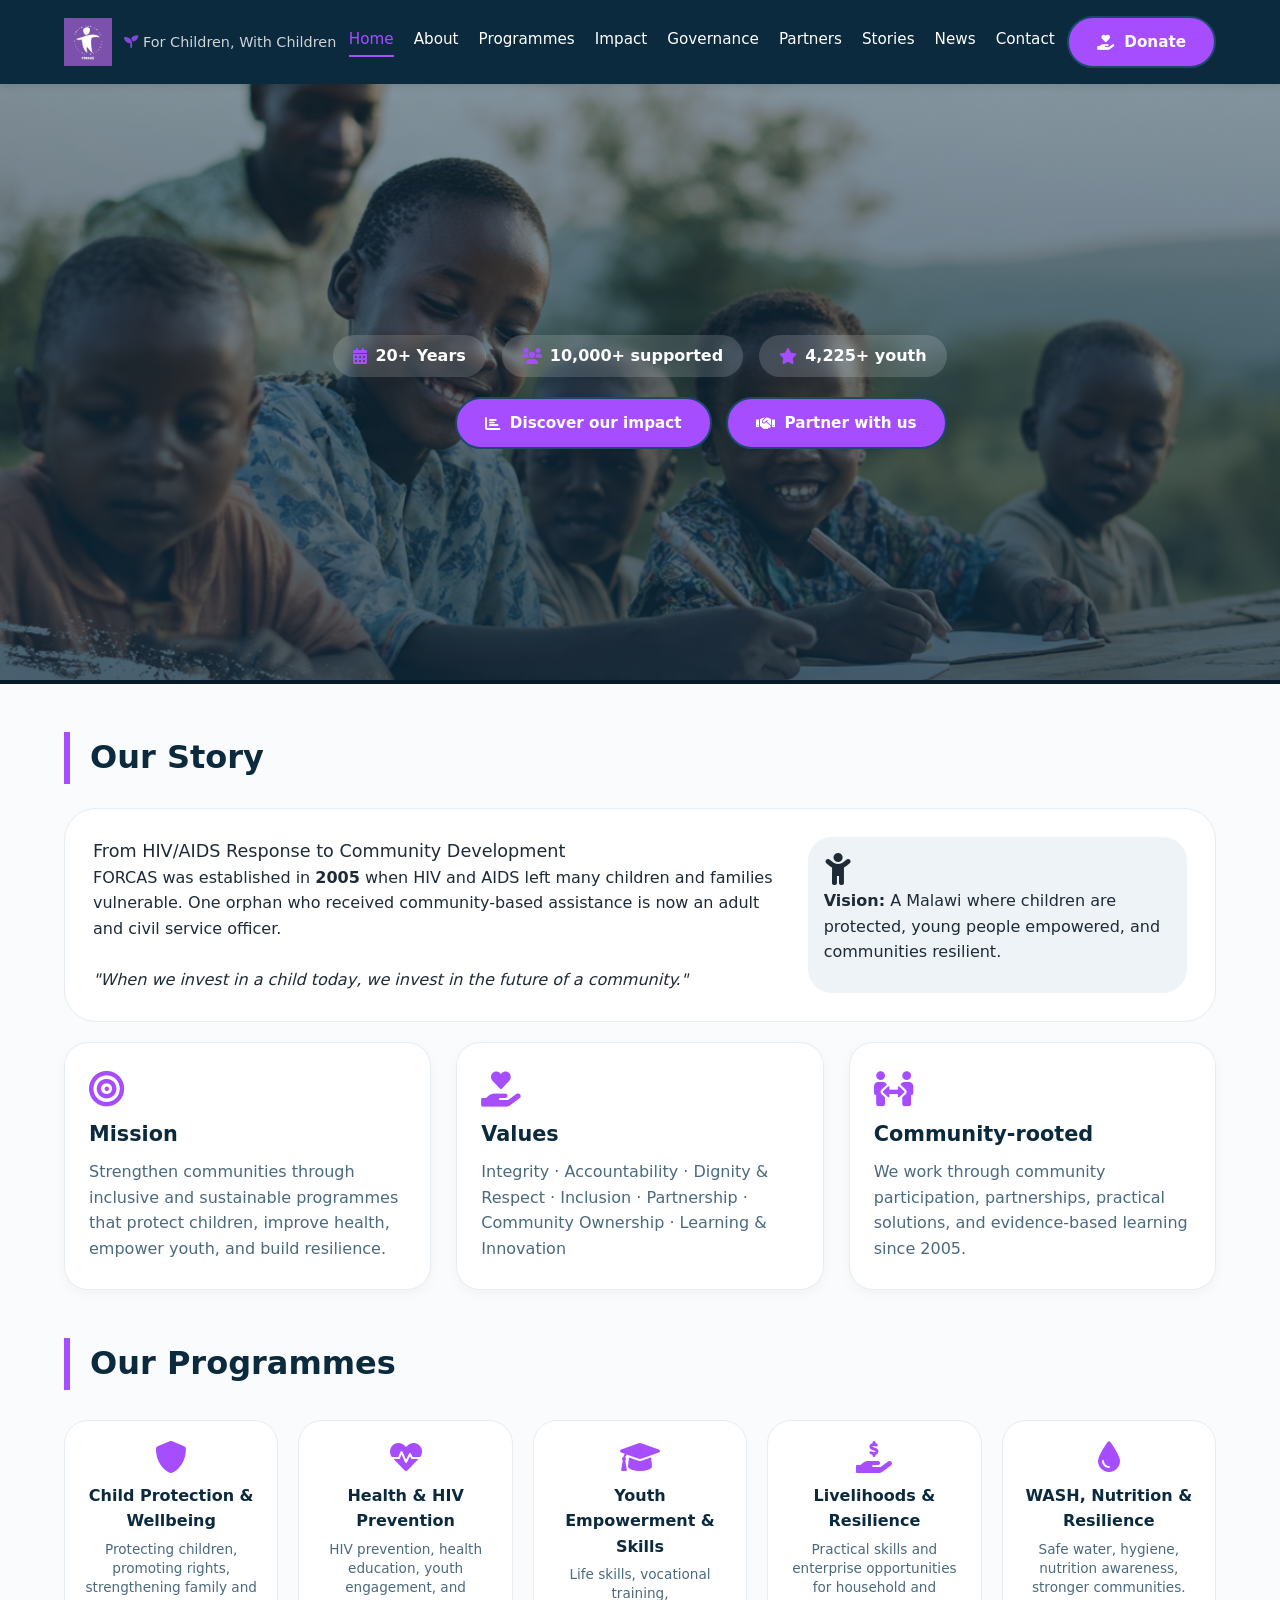
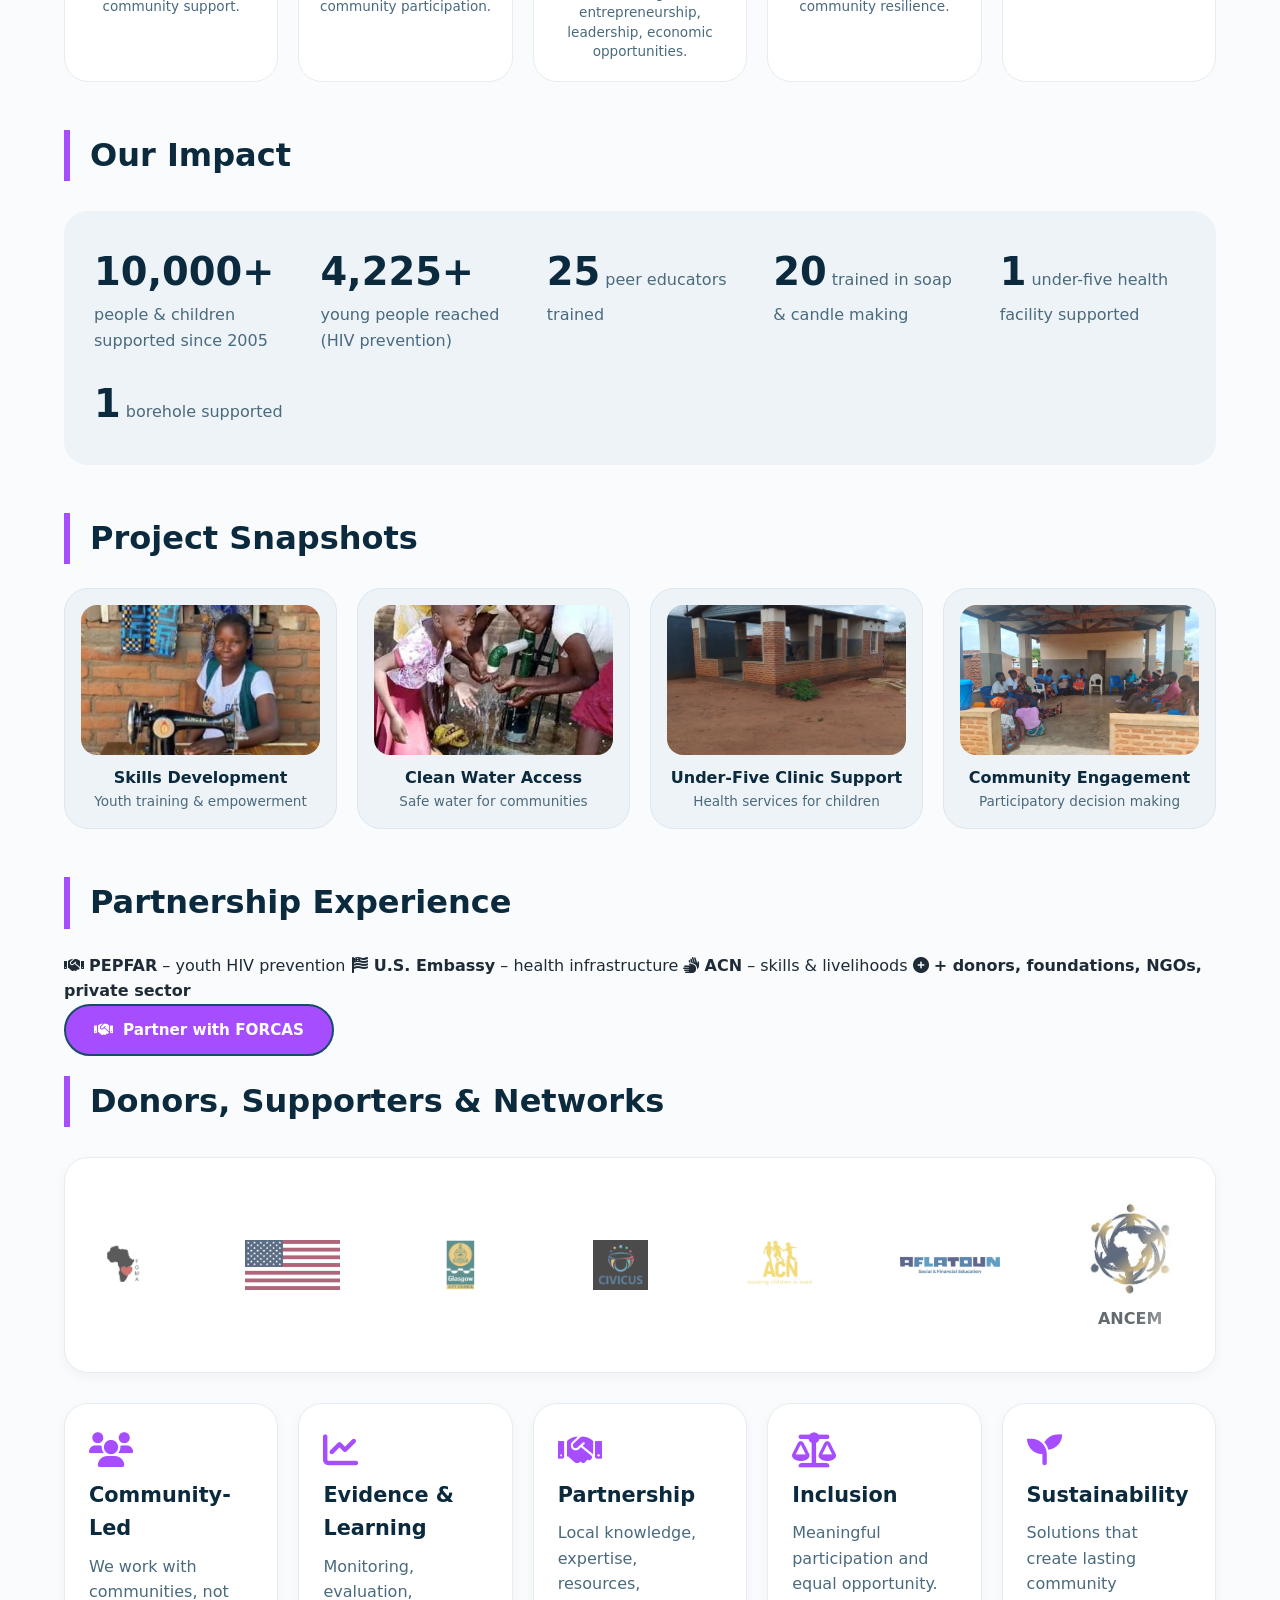
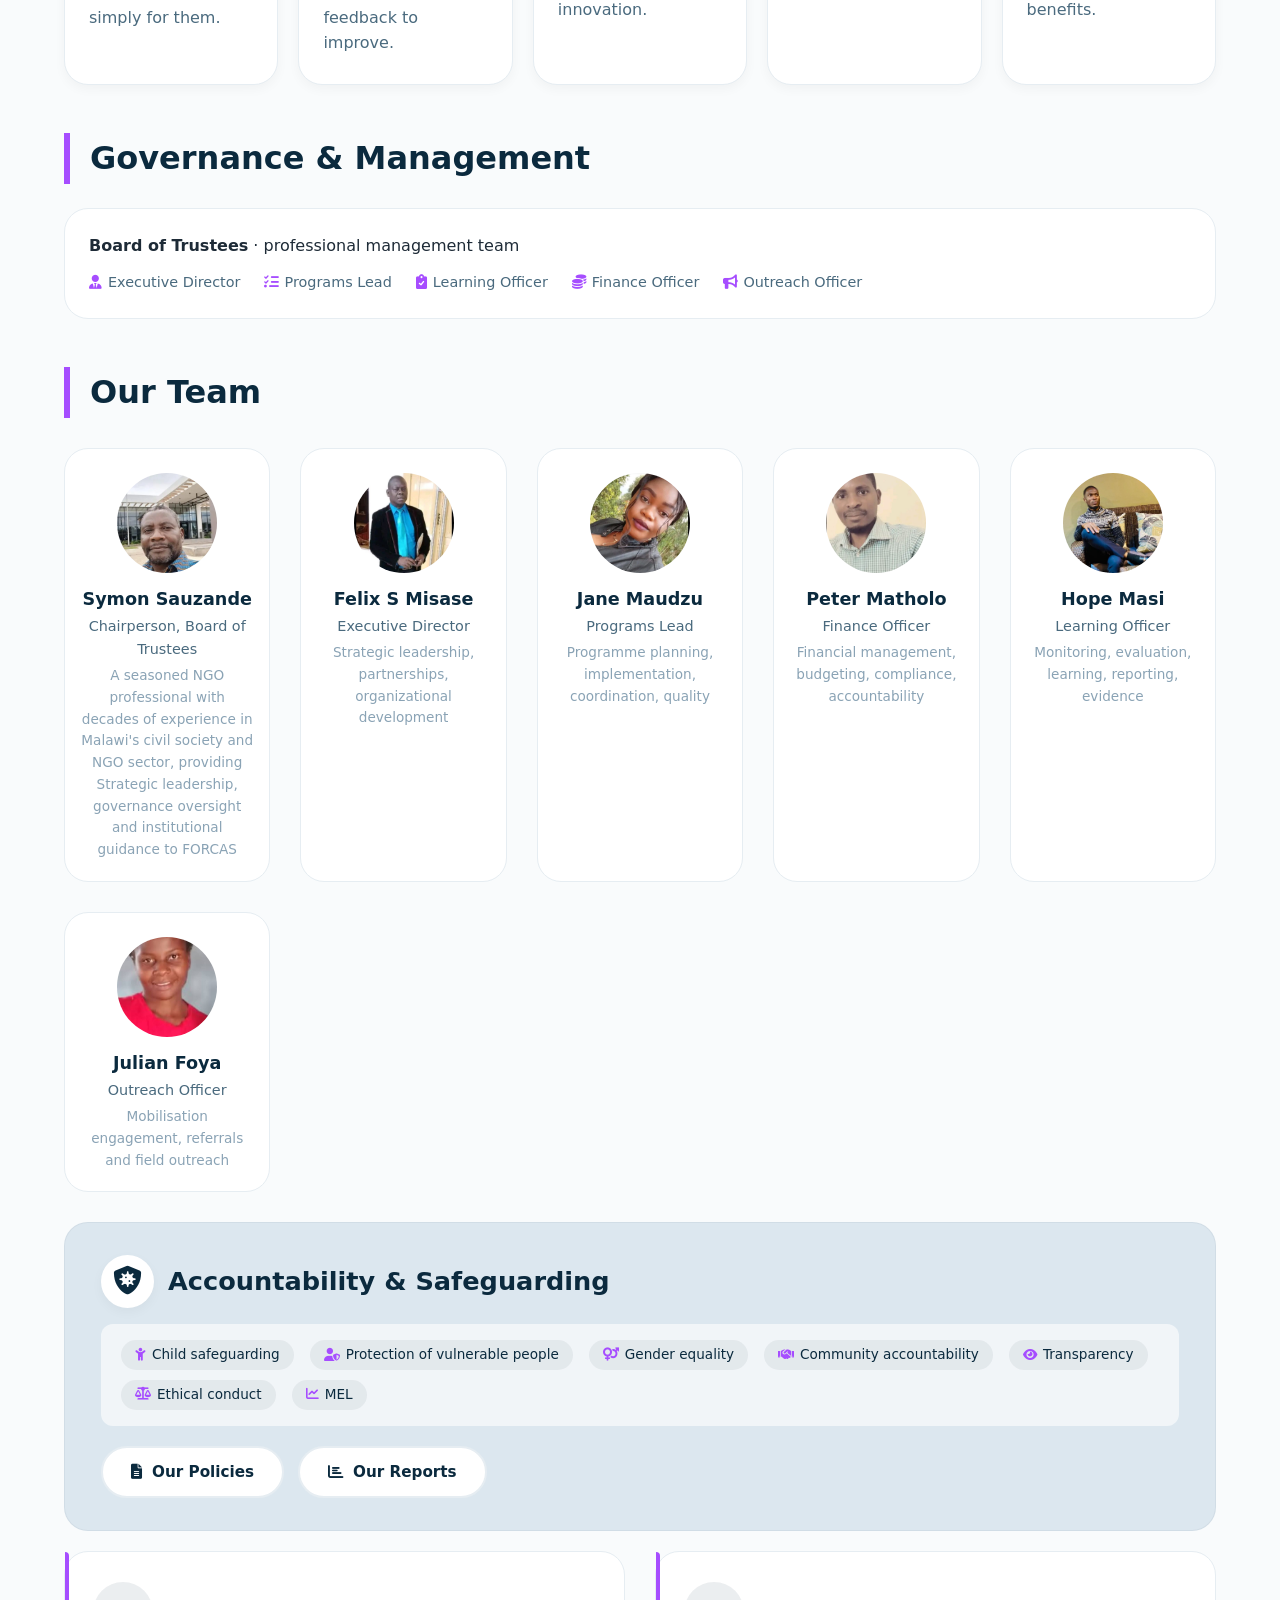
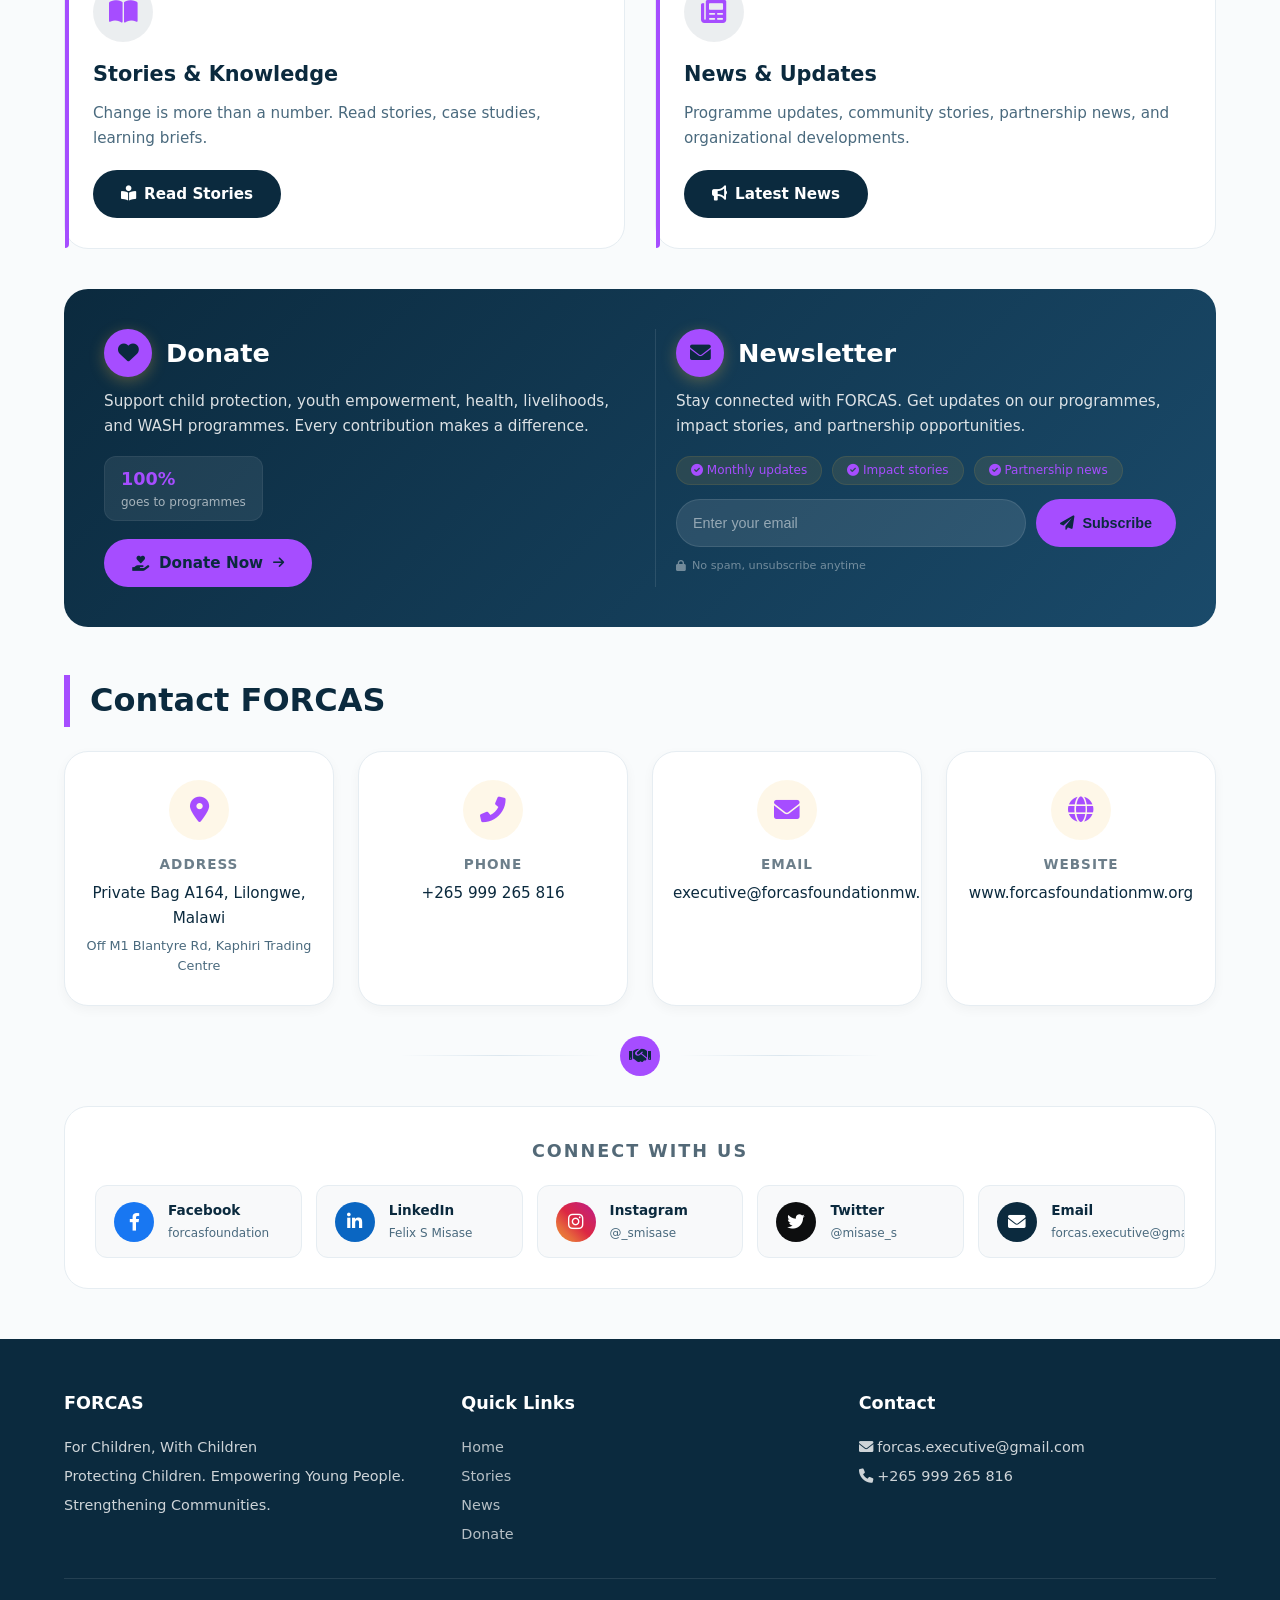
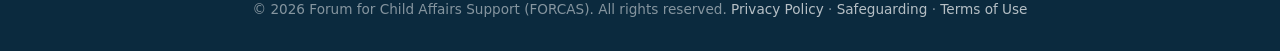
==== commit befad4ee: "Update hero background, colours, and Julian Foya's duties" ====
--- a/index.html
+++ b/index.html
@@ -40,7 +40,7 @@
     </nav>
 
     <!-- ========== HERO ========== -->
-    <section class="hero" id="home" style="background-image: linear-gradient(rgba(11,42,62,0.5), rgba(11,42,62,0.75)), url('images/hero/hero-bg.jpg'); background-size: cover; background-position:center; min-height:800px; display:flex; align-items:center; padding:60px 0; border-bottom:4px solid #f4b942;">
+    <section class="hero" id="home" style="background-image: linear-gradient(rgba(11,42,62,0.5), rgba(11,42,62,0.75)), url('images/hero/hero-bg.jpg'); background-size: cover; background-position:center; min-height:600px; display:flex; align-items:center; padding:60px 0; border-bottom:4px solid #061a2a;">
         <div class="container hero-grid">
             <div class="hero-content">
                 <div class="hero-stats">
@@ -66,7 +66,6 @@
                 <div style="flex:2; min-width:240px;">
                     <p style="font-weight:500; font-size:1.1rem;">From HIV/AIDS Response to Community Development</p>
                     <p>FORCAS was established in <strong>2005</strong> when HIV and AIDS left many children and families vulnerable. One orphan who received community-based assistance is now an adult and civil service officer. <br><br> <em>"When we invest in a child today, we invest in the future of a community."</em></p>
-                    <div style="margin-top:12px;"><span class="inline-badge">informed consent</span> <span style="font-size:0.9rem;">&nbsp; stories shared with permission</span></div>
                 </div>
                 <div style="flex:1; background:#eef3f7; border-radius:24px; padding:16px; min-width:150px;">
                     <i class="fas fa-child" style="font-size:2rem; color: --primary;"></i>
@@ -174,6 +173,7 @@
                 </div>
                 <div class="logo-slide">
                     <img src="images/partners/ANCEM.png" alt="ANCEM" style="height:100px; width:auto;" />
+                    <span> <strong>ANCEM</strong></span>
                 </div>
             </div>
         </div>
@@ -239,7 +239,7 @@
                 <div class="team-avatar"><img src="images/team/julian.jpg" alt="Julian Foya" /></div>
                 <h4>Julian Foya</h4>
                 <div class="role">Outreach Officer</div>
-                <div class="duty">Monitoring, evaluation, learning, reporting, evidence</div>
+                <div class="duty">Mobilisation engagement, referrals and field outreach</div>
             </div>
         </div>
 
--- a/style.css
+++ b/style.css
@@ -576,7 +576,7 @@
 
 .logo-slider-container::before {
     left: 0;
-    background: linear-gradient(to right, var(--white), transparent);
+    background: linear-gradient(to right, var(--), transparent);
 }
 
 .logo-slider-container::after {
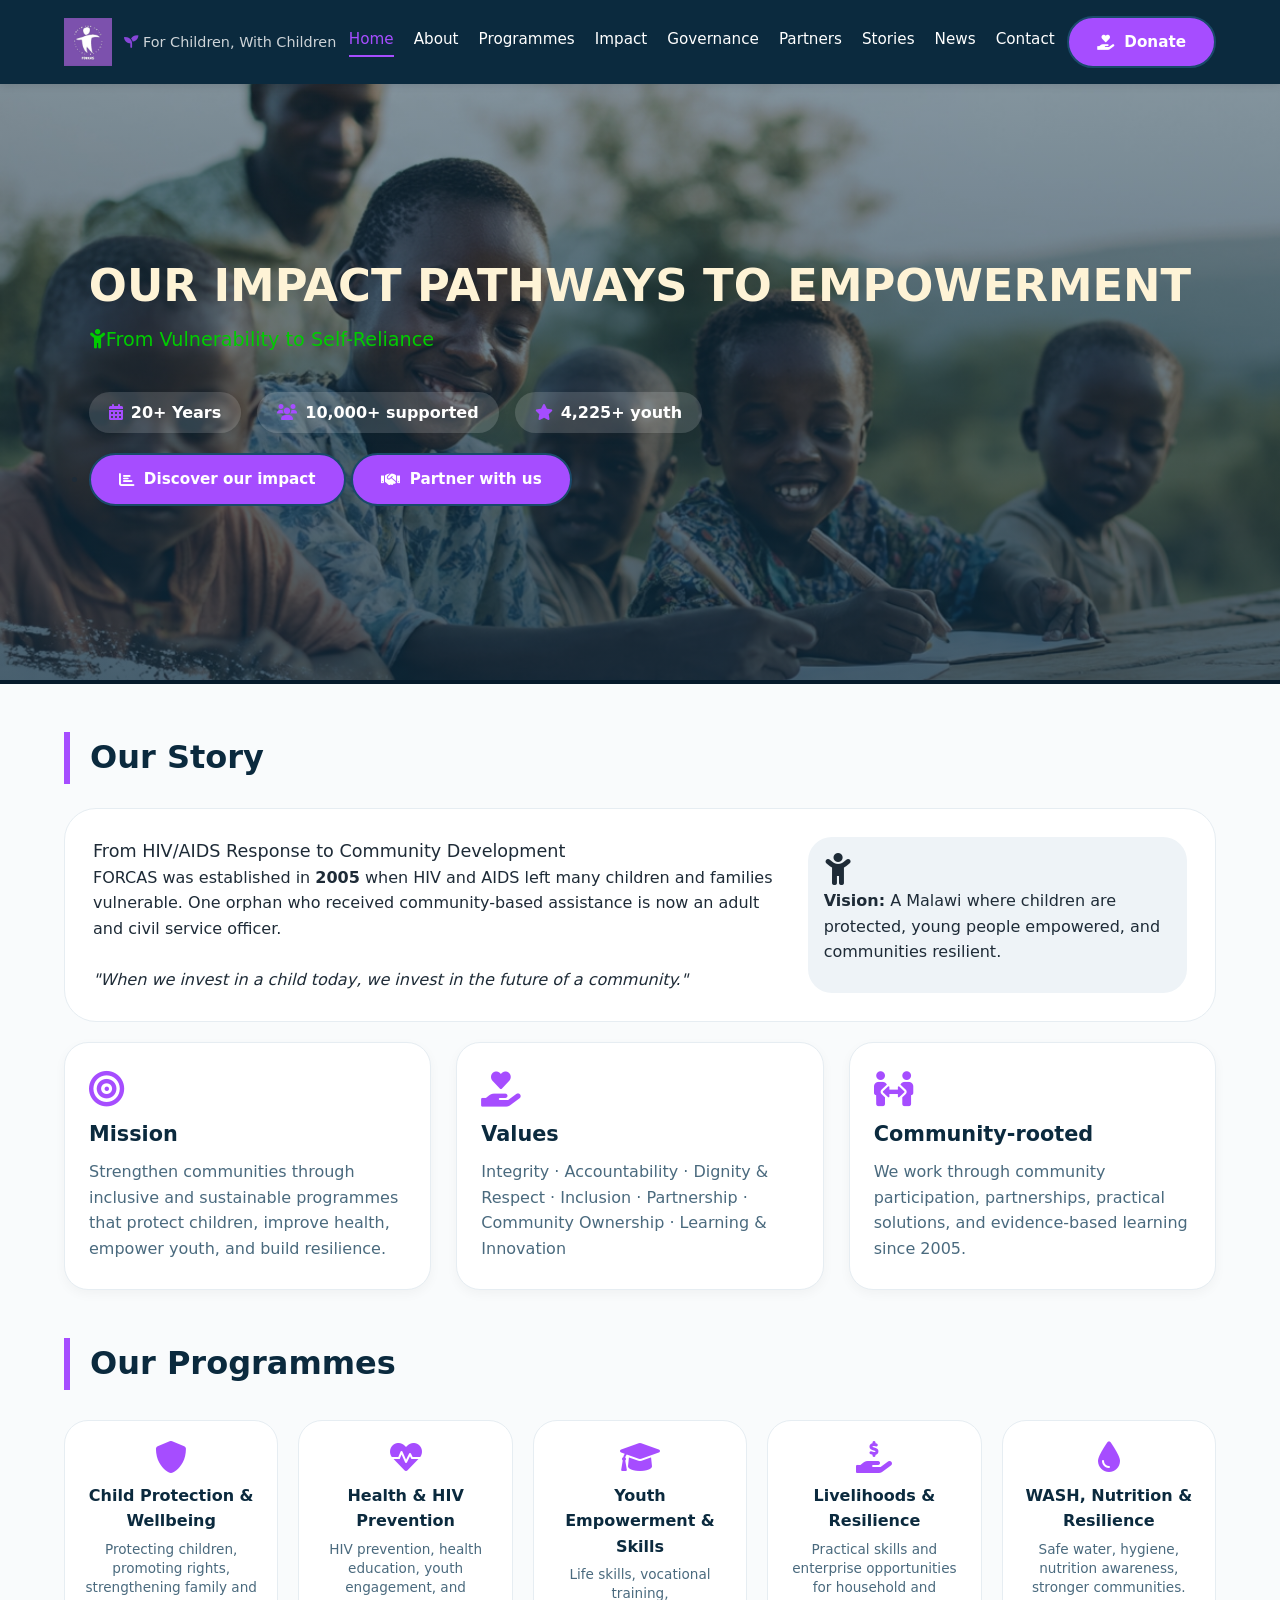
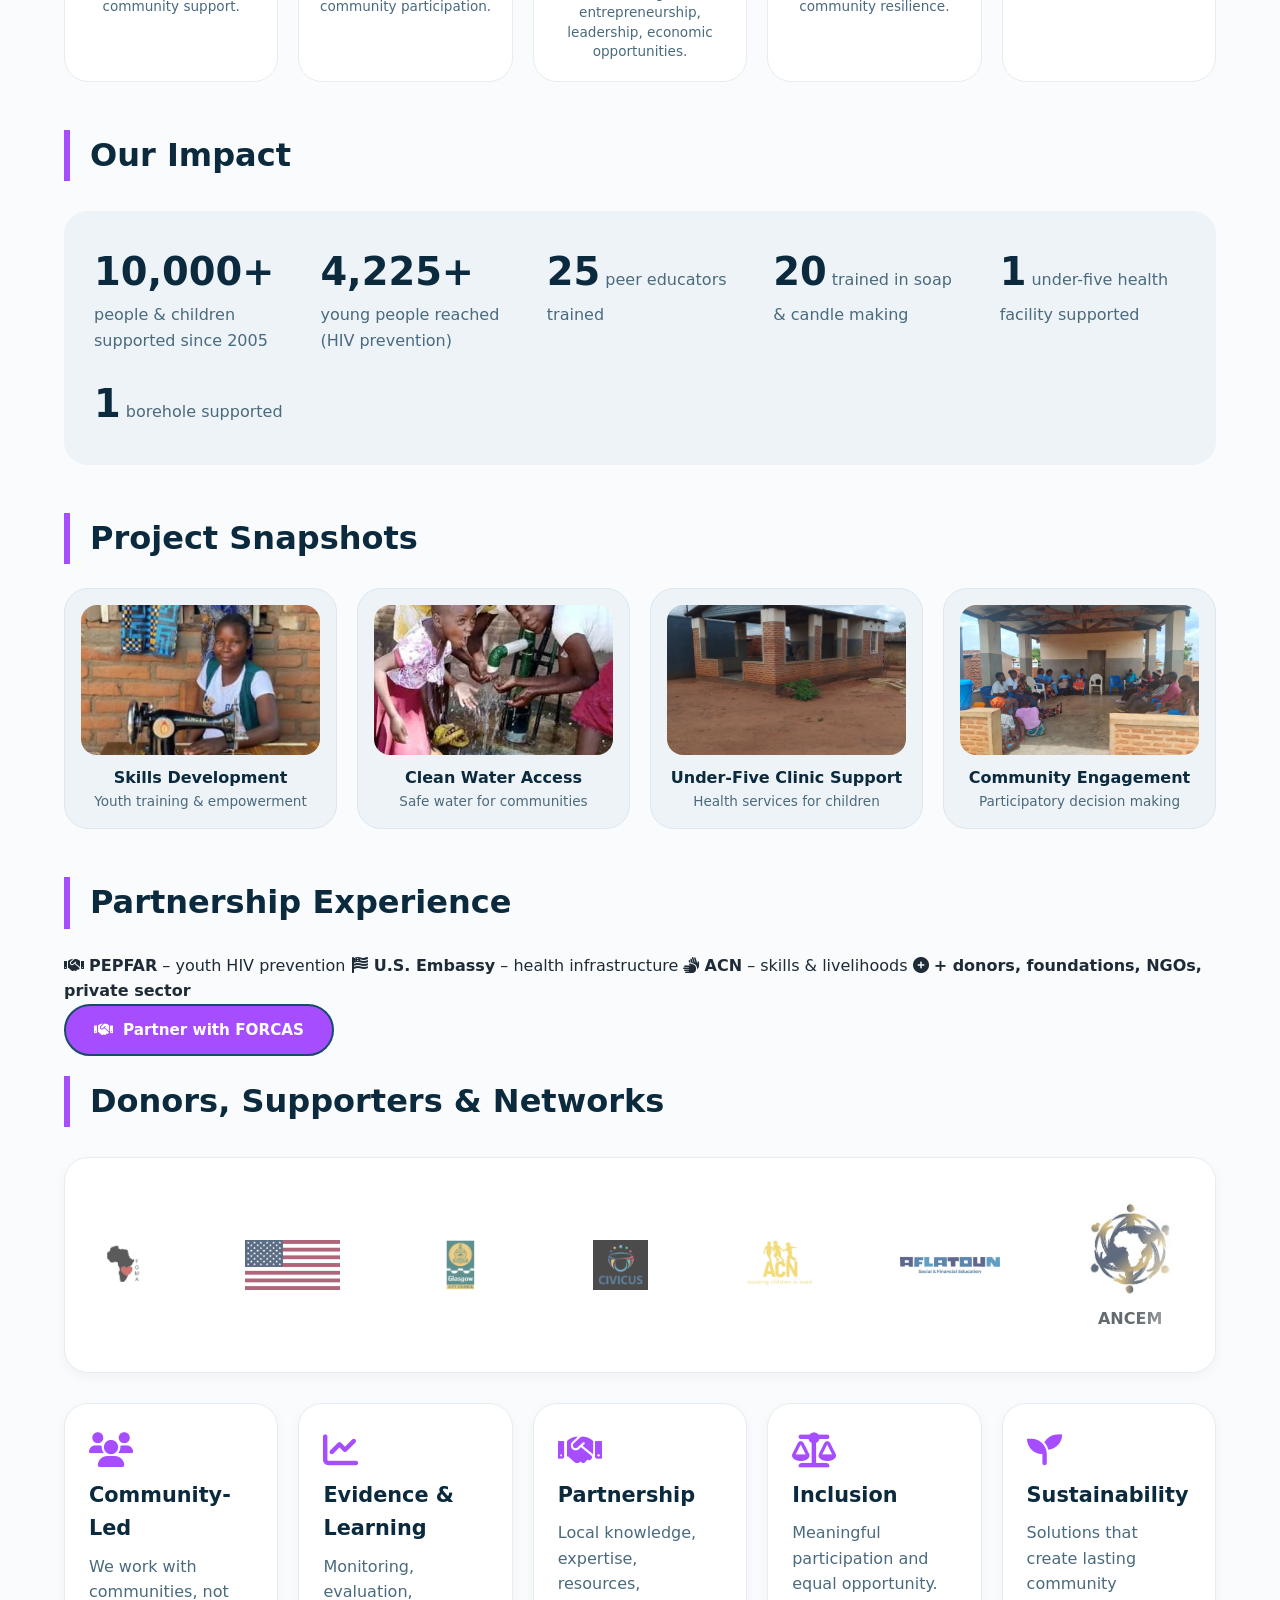
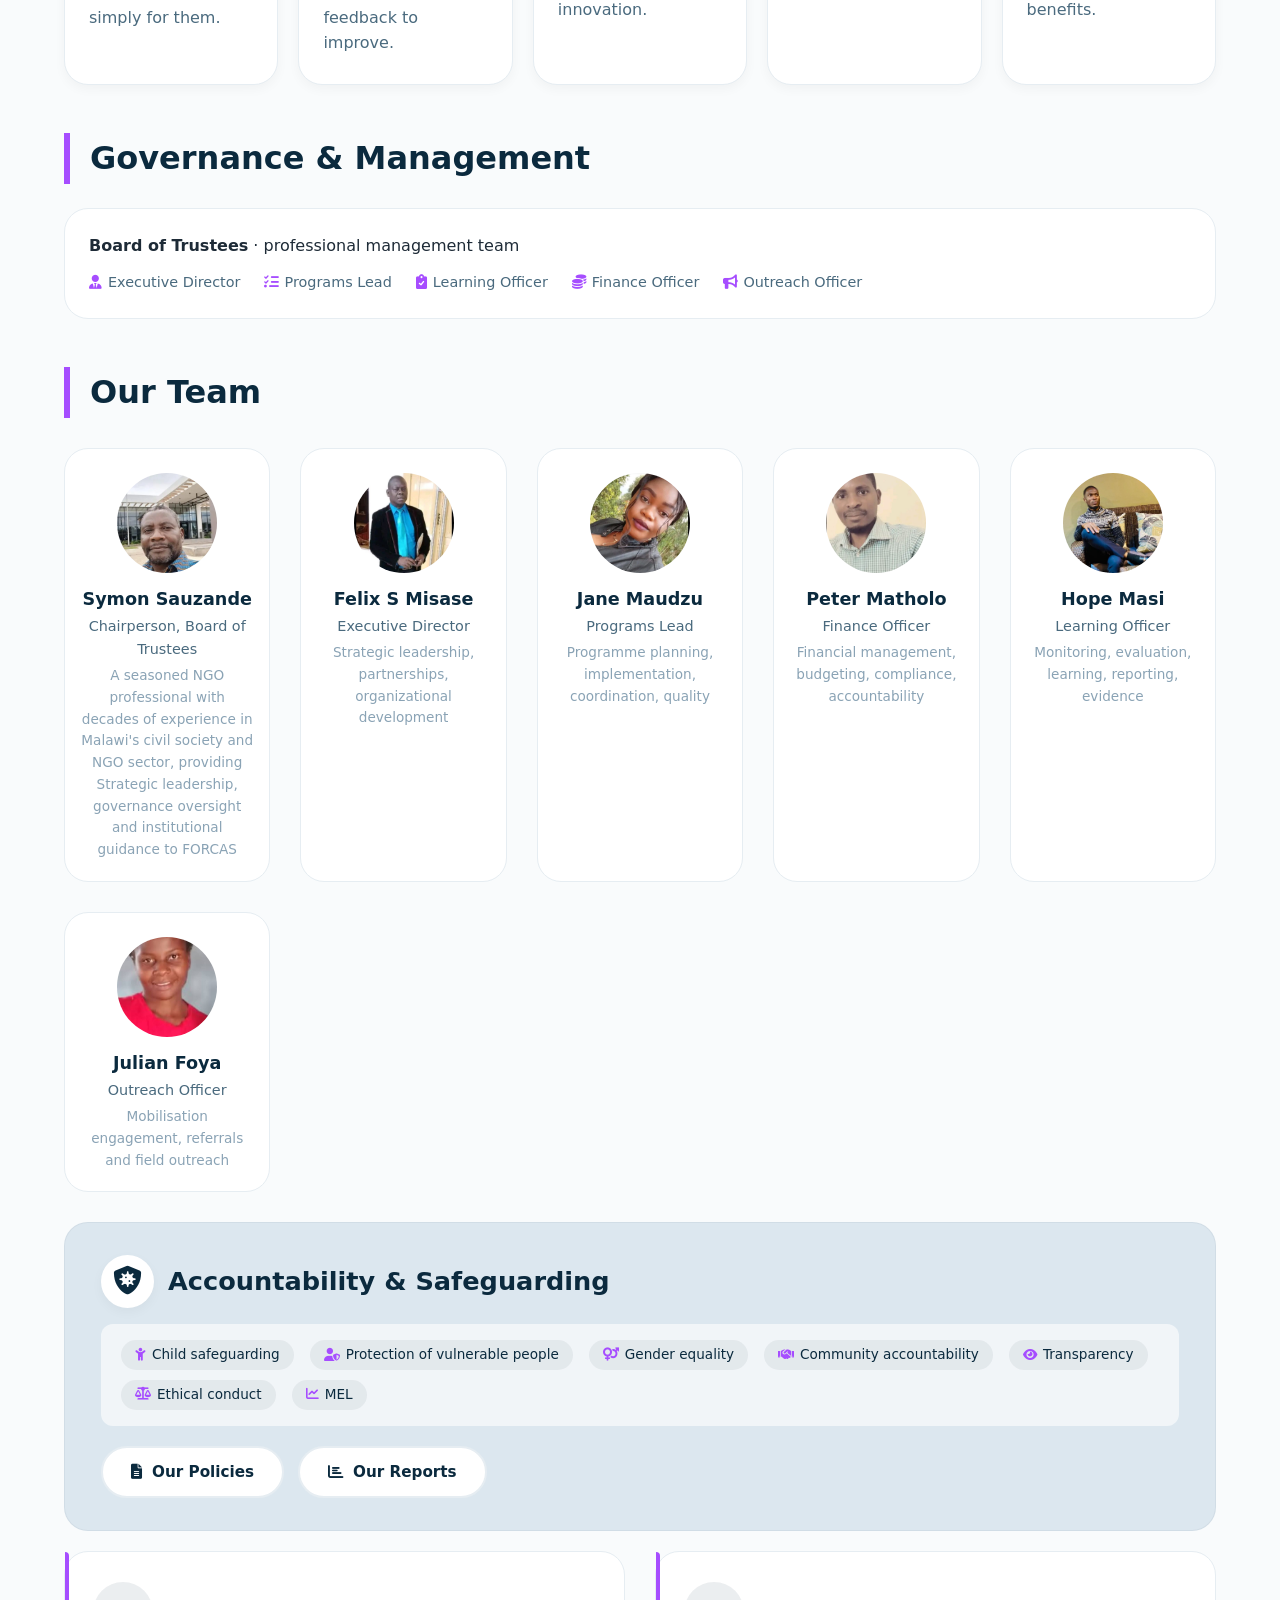
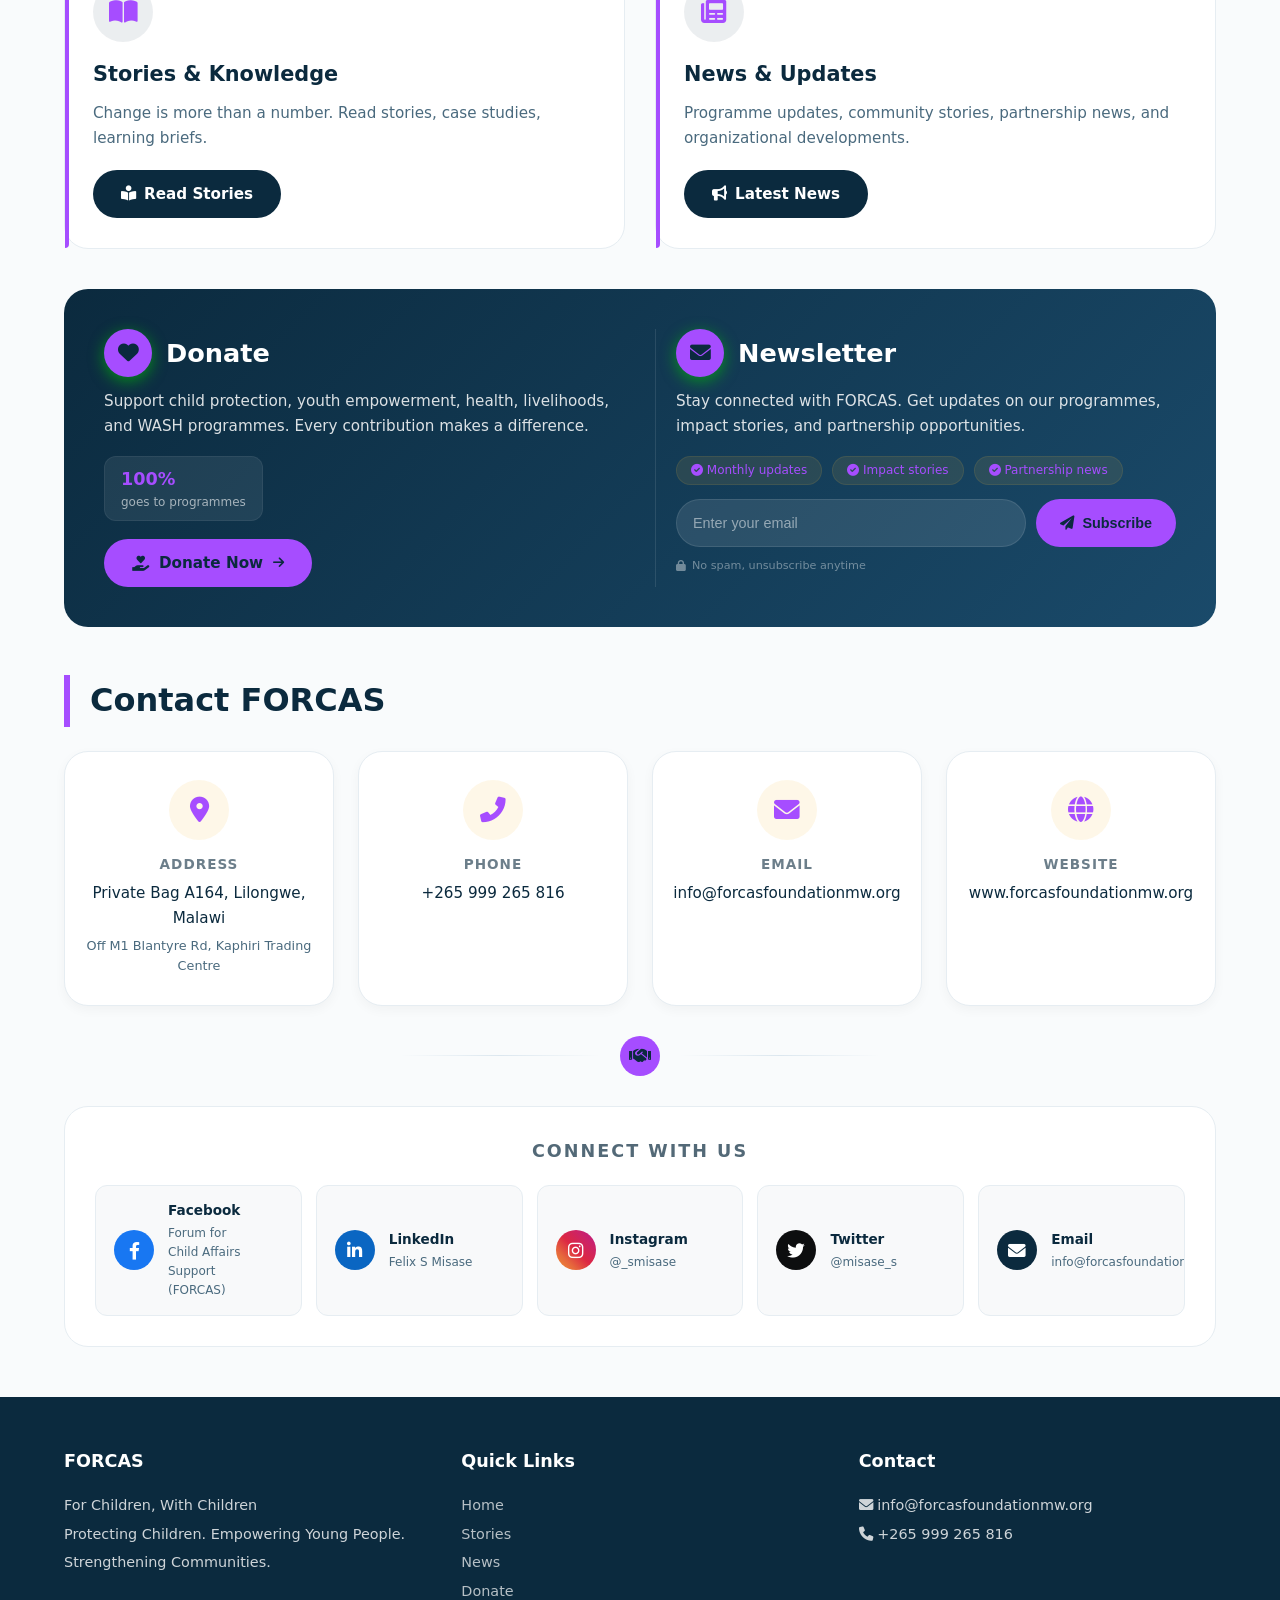
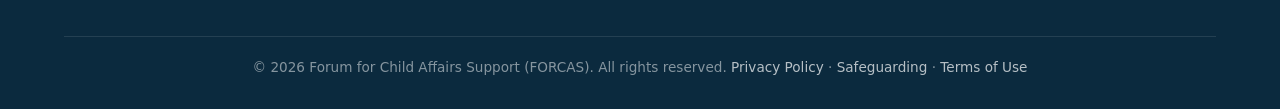
==== commit f4b5cc16: "Updated Facebook page URL and email address" ====
--- a/index.html
+++ b/index.html
@@ -43,12 +43,14 @@
     <section class="hero" id="home" style="background-image: linear-gradient(rgba(11,42,62,0.5), rgba(11,42,62,0.75)), url('images/hero/hero-bg.jpg'); background-size: cover; background-position:center; min-height:600px; display:flex; align-items:center; padding:60px 0; border-bottom:4px solid #061a2a;">
         <div class="container hero-grid">
             <div class="hero-content">
+                <h1 style="color: #e6edf2;">OUR IMPACT PATHWAYS TO EMPOWERMENT</h1>
+                <div class="tagline" style="color: #00cc00;"><i class="fas fa-child"></i>From Vulnerability to Self-Reliance</div>
                 <div class="hero-stats">
                     <span class="stat-item" style="background:rgba(255,255,255,0.15); color:white; backdrop-filter:blur(4px);"><i class="fas fa-calendar-alt"></i> 20+ Years</span>
                     <span class="stat-item" style="background:rgba(255,255,255,0.15); color:white; backdrop-filter:blur(4px);"><i class="fas fa-users"></i> 10,000+ supported</span>
                     <span class="stat-item" style="background:rgba(255,255,255,0.15); color:white; backdrop-filter:blur(4px);"><i class="fas fa-star"></i> 4,225+ youth</span>
                 </div>
-                <div class="hero-buttons" style="display:flex; flex-wrap:wrap; gap:14px; margin-top:16px; justify-content:flex-end;">
+                <div class="hero-buttons" style="display:list-item; flex-wrap:wrap; gap:14px; margin-top:16px; justify-content:flex-end;">
                     <a href="#impact" class="btn"><i class="fas fa-chart-bar"></i> Discover our impact</a>
                     <a href="#partners" class="btn"><i class="fas fa-handshake"></i> Partner with us</a>
                 </div>
@@ -341,7 +343,7 @@
                     <div class="card-icon-modern"><i class="fas fa-envelope"></i></div>
                     <div class="card-content">
                         <h4>Email</h4>
-                        <p><a href="mailto:executive@forcasfoundationmw.org" class="contact-link">executive@forcasfoundationmw.org</a></p>
+                        <p><a href="mailto:info@forcasfoundationmw.org" class="contact-link">info@forcasfoundationmw.org</a></p>
                     </div>
                 </div>
                 <div class="contact-card-modern">
@@ -360,9 +362,9 @@
             <div class="social-section-modern">
                 <h3>Connect With Us</h3>
                 <div class="social-grid">
-                    <a href="https://www.facebook.com/forcasfoundation" target="_blank" rel="noopener noreferrer" class="social-card facebook">
+                    <a href="https://www.facebook.com/Forum for Child Affairs Support (FORCAS)" target="_blank" rel="noopener noreferrer" class="social-card facebook">
                         <div class="social-icon"><i class="fab fa-facebook-f"></i></div>
-                        <div class="social-info"><span class="social-name">Facebook</span><span class="social-handle">forcasfoundation</span></div>
+                        <div class="social-info"><span class="social-name">Facebook</span><span class="social-handle">Forum for Child Affairs Support (FORCAS)</span></div>
                         <span class="social-arrow"><i class="fas fa-arrow-right"></i></span>
                     </a>
                     <a href="https://www.linkedin.com/in/felix-s-misase" target="_blank" rel="noopener noreferrer" class="social-card linkedin">
@@ -380,9 +382,9 @@
                         <div class="social-info"><span class="social-name">Twitter</span><span class="social-handle">@misase_s</span></div>
                         <span class="social-arrow"><i class="fas fa-arrow-right"></i></span>
                     </a>
-                    <a href="mailto:forcas.executive@gmail.com" class="social-card envelope">
+                    <a href="mailto:info@forcasfoundationmw.org" class="social-card envelope">
                         <div class="social-icon"><i class="fas fa-envelope"></i></div>
-                        <div class="social-info"><span class="social-name">Email</span><span class="social-handle">forcas.executive@gmail.com</span></div>
+                        <div class="social-info"><span class="social-name">Email</span><span class="social-handle">info@forcasfoundationmw.org</span></div>
                         <span class="social-arrow"><i class="fas fa-arrow-right"></i></span>
                     </a>
                 </div>
@@ -413,7 +415,7 @@
         </div>
                 <div>
                     <h4>Contact</h4>
-                    <p><i class="fas fa-envelope"></i> forcas.executive@gmail.com</p>
+                    <p><i class="fas fa-envelope"></i> info@forcasfoundationmw.org</p>
                     <p><i class="fas fa-phone"></i> +265 999 265 816</p>
                 </div>
             </div>
--- a/style.css
+++ b/style.css
@@ -87,7 +87,7 @@
 
 .btn:hover {
     transform: translateY(-3px);
-    box-shadow: 0 8px 25px rgba(244, 185, 66, 0.35);
+    box-shadow: 0 8px 25px rgba(0,204,0,0.6);
     background: var(--accent-dark);
     border-color: var(--accent-dark);
 }
@@ -284,6 +284,153 @@
     display: flex;
     align-items: center;
     justify-content: center;
+}
+
+/* ========================================== */
+/* HERO ANIMATIONS - Complete Package         */
+/* ========================================== */
+
+/* Staggered fade-in */
+.hero-content {
+    opacity: 0;
+    animation: fadeInUp 0.8s ease forwards;
+}
+
+.hero-content h1 {
+    opacity: 0;
+    animation: fadeInUp 0.8s ease 0.2s forwards;
+    background: linear-gradient(135deg, #fef3d6, #fef3d6, #fef3d6);
+    background-size: 300% 300%;
+    background-clip: text;
+    -webkit-text-fill-color: transparent;
+    animation: fadeInUp 0.8s ease 0.2s forwards, gradientShift 5s ease-in-out infinite 0.2s;
+}
+
+.hero-content .tagline {
+    opacity: 0;
+    animation: fadeInUp 0.8s ease 0.4s forwards;
+    display: inline-block;
+}
+
+.hero-content .tagline i {
+    animation: pulseGlow 2s ease-in-out infinite;
+}
+
+.hero-content .hero-stats {
+    opacity: 0;
+    animation: fadeInUp 0.8s ease 0.6s forwards;
+}
+
+.hero-content .hero-buttons {
+    opacity: 0;
+    animation: fadeInUp 0.8s ease 0.8s forwards;
+}
+
+/* Keyframes */
+@keyframes fadeInUp {
+    from {
+        opacity: 0;
+        transform: translateY(30px);
+    }
+    to {
+        opacity: 1;
+        transform: translateY(0);
+    }
+}
+
+@keyframes gradientShift {
+    0% { background-position: 0% 50%; }
+    50% { background-position: 100% 50%; }
+    100% { background-position: 0% 50%; }
+}
+
+@keyframes pulseGlow {
+    0%, 100% { text-shadow: 0 0 20px rgba(0,204,0,0.2); }
+    50% { text-shadow: 0 0 40px rgba(0,204,0,0.6); }
+}
+
+/* Stat hover effects */
+.hero .stat-item {
+    transition: all 0.4s ease;
+    cursor: default;
+}
+
+.hero .stat-item:hover {
+    transform: translateY(-8px) scale(1.05);
+    background: rgba(0,204,0,0.6) !important;
+    border-color: #fef3d6 !important;
+    box-shadow: 0 10px 30px #fef3d6;
+}
+
+/* Button hover effects */
+.hero .btn {
+    transition: all 0.4s ease;
+    position: relative;
+    overflow: hidden;
+}
+
+.hero .btn:hover {
+    transform: translateY(-3px);
+    box-shadow: 0 10px 30px rgba(0,204,0,0.6);
+}
+
+.hero .btn::after {
+    content: '';
+    position: absolute;
+    top: -50%;
+    left: -50%;
+    width: 200%;
+    height: 200%;
+    background: rgba(255,255,255,0.1);
+    transform: rotate(45deg);
+    transition: all 0.6s ease;
+    opacity: 0;
+}
+
+.hero .btn:hover::after {
+    opacity: 1;
+    left: 100%;
+}
+
+/* Background shimmer */
+.hero {
+    position: relative;
+    overflow: hidden;
+}
+
+.hero::before {
+    content: '';
+    position: absolute;
+    top: 0;
+    left: -100%;
+    width: 100%;
+    height: 100%;
+    background: linear-gradient(90deg, transparent, rgba(244,185,66,0.03), transparent);
+    animation: shimmer 6s ease-in-out infinite;
+    z-index: 0;
+}
+
+@keyframes shimmer {
+    0% { left: -100%; }
+    100% { left: 100%; }
+}
+
+/* Responsive tweaks */
+@media (max-width: 768px) {
+    .hero-content h1 {
+        font-size: 2rem !important;
+        -webkit-text-fill-color: #fef3d6; /* fallback for gradient */
+    }
+    
+    .hero-stats {
+        flex-direction: column;
+        gap: 12px;
+    }
+    
+    .hero-stats .stat-item {
+        width: 100%;
+        justify-content: center;
+    }
 }
 
 /* ==========================================
@@ -729,7 +876,7 @@
     color: var(--white);
     border-color: var(--primary);
     transform: translateY(-3px);
-    box-shadow: 0 8px 25px rgba(11, 42, 62, 0.15);
+    box-shadow: 0 8px 25px rgba(0,204,0,0.6);
 }
 
 .btn-report {
@@ -743,7 +890,7 @@
     color: var(--white);
     border-color: var(--primary);
     transform: translateY(-3px);
-    box-shadow: 0 8px 25px rgba(11, 42, 62, 0.15);
+    box-shadow: 0 8px 25px rgba(0,204,0,0.6);
 }
 
 /* ==========================================
@@ -843,7 +990,7 @@
 .btn-story:hover {
     background: var(--primary-light);
     transform: translateY(-3px);
-    box-shadow: 0 8px 25px rgba(244, 185, 66, 0.3);
+    box-shadow: 0 8px 25px rgba(0,204,0,0.6);
 }
 
 .btn-news {
@@ -854,7 +1001,7 @@
 .btn-news:hover {
     background: var(--primary-light);
     transform: translateY(-3px);
-    box-shadow: 0 8px 25px rgba(11, 42, 62, 0.3);
+    box-shadow: 0 8px 25px rgba(0,204,0,0.6);
 }
 
 /* ==========================================
@@ -904,13 +1051,13 @@
 .donate-icon {
     background: var(--accent);
     color: var(--primary);
-    box-shadow: 0 4px 15px rgba(244, 185, 66, 0.3);
+    box-shadow: 0 4px 15px rgba(0,204,0,0.6);
 }
 
 .newsletter-icon {
     background: var(--accent);
     color: var(--primary);
-    box-shadow: 0 4px 15px rgba(244, 185, 66, 0.3);
+    box-shadow: 0 4px 15px rgba(0,204,0,0.6);
 }
 
 .section-description {
@@ -964,7 +1111,7 @@
 
 .donate-btn:hover {
     transform: translateY(-3px);
-    box-shadow: 0 8px 25px rgba(244, 185, 66, 0.4);
+    box-shadow: 0 8px 25px rgba(0,204,0,0.6);
 }
 
 .donate-btn .arrow-icon {
@@ -1044,7 +1191,7 @@
 
 .subscribe-btn:hover {
     transform: scale(1.05);
-    box-shadow: 0 8px 25px rgba(244, 185, 66, 0.3);
+    box-shadow: 0 8px 25px rgba(0,204,0,0.6);
 }
 
 .privacy-note {
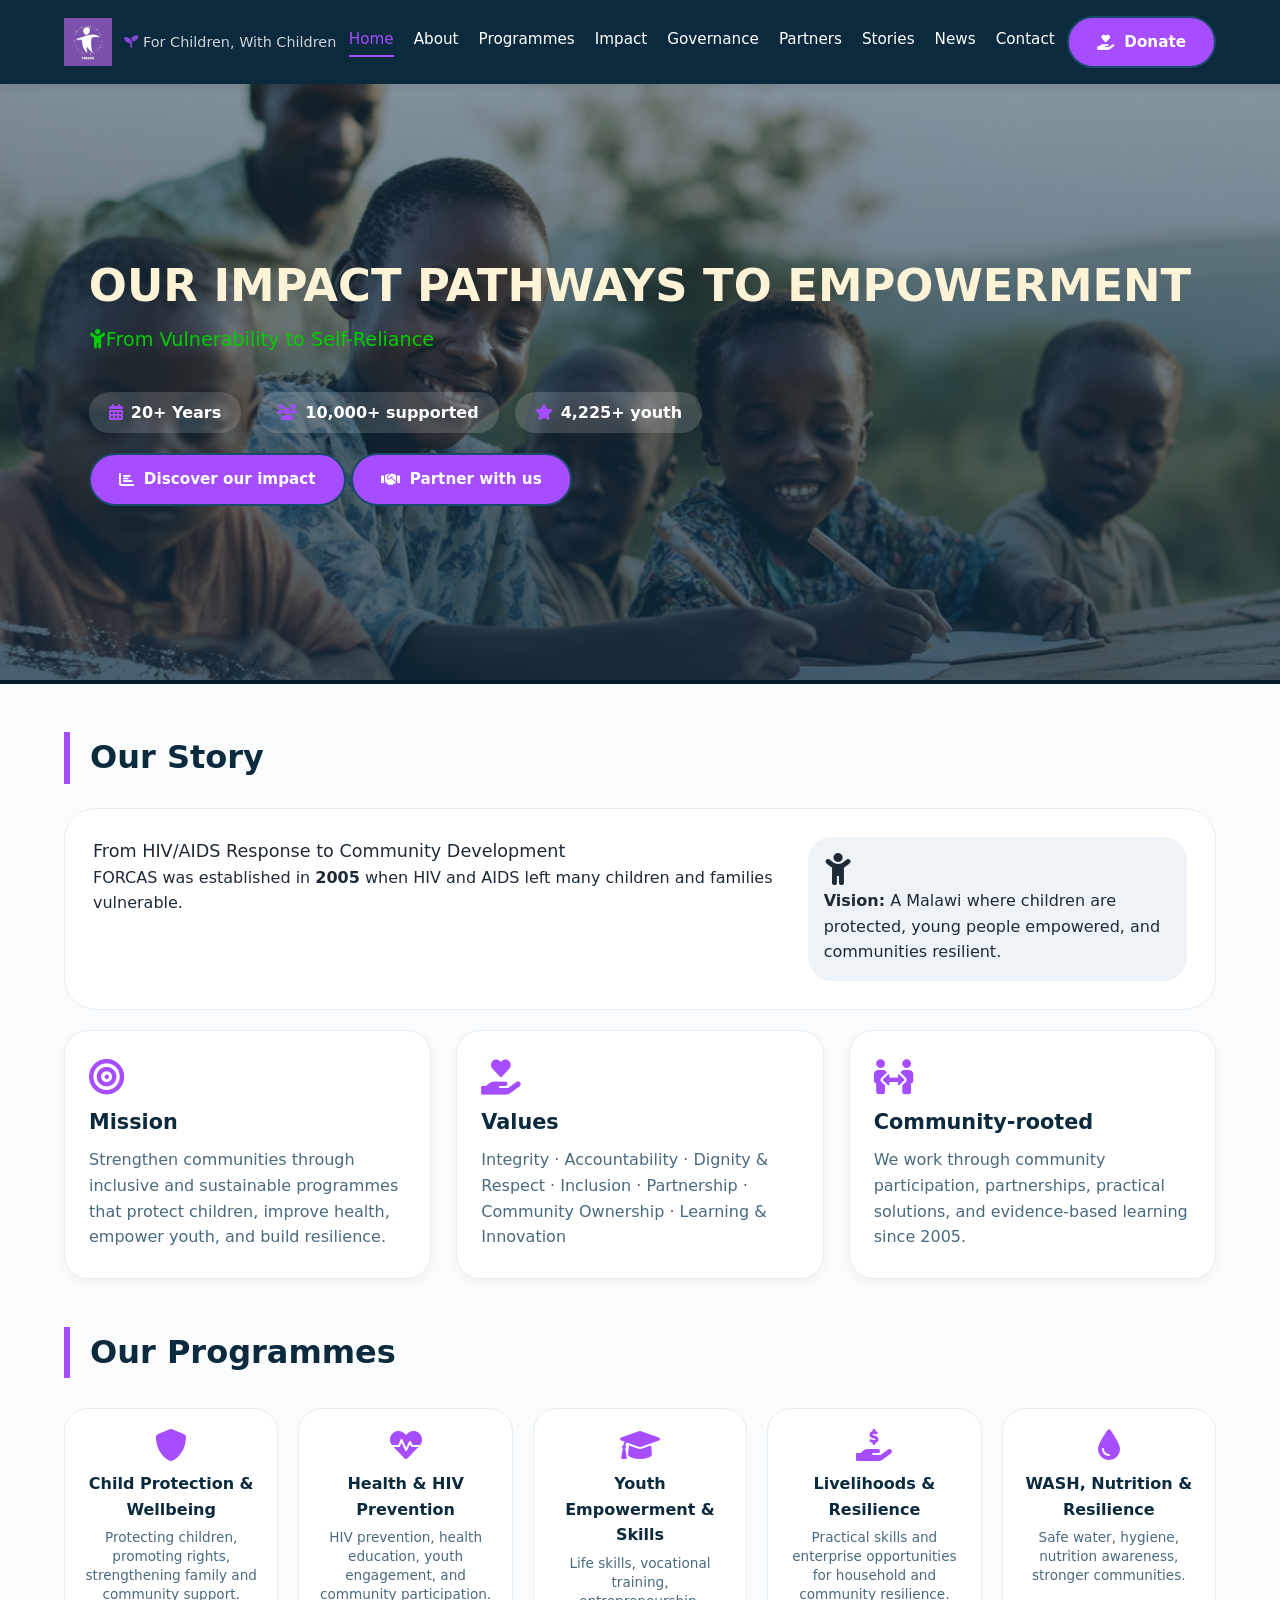
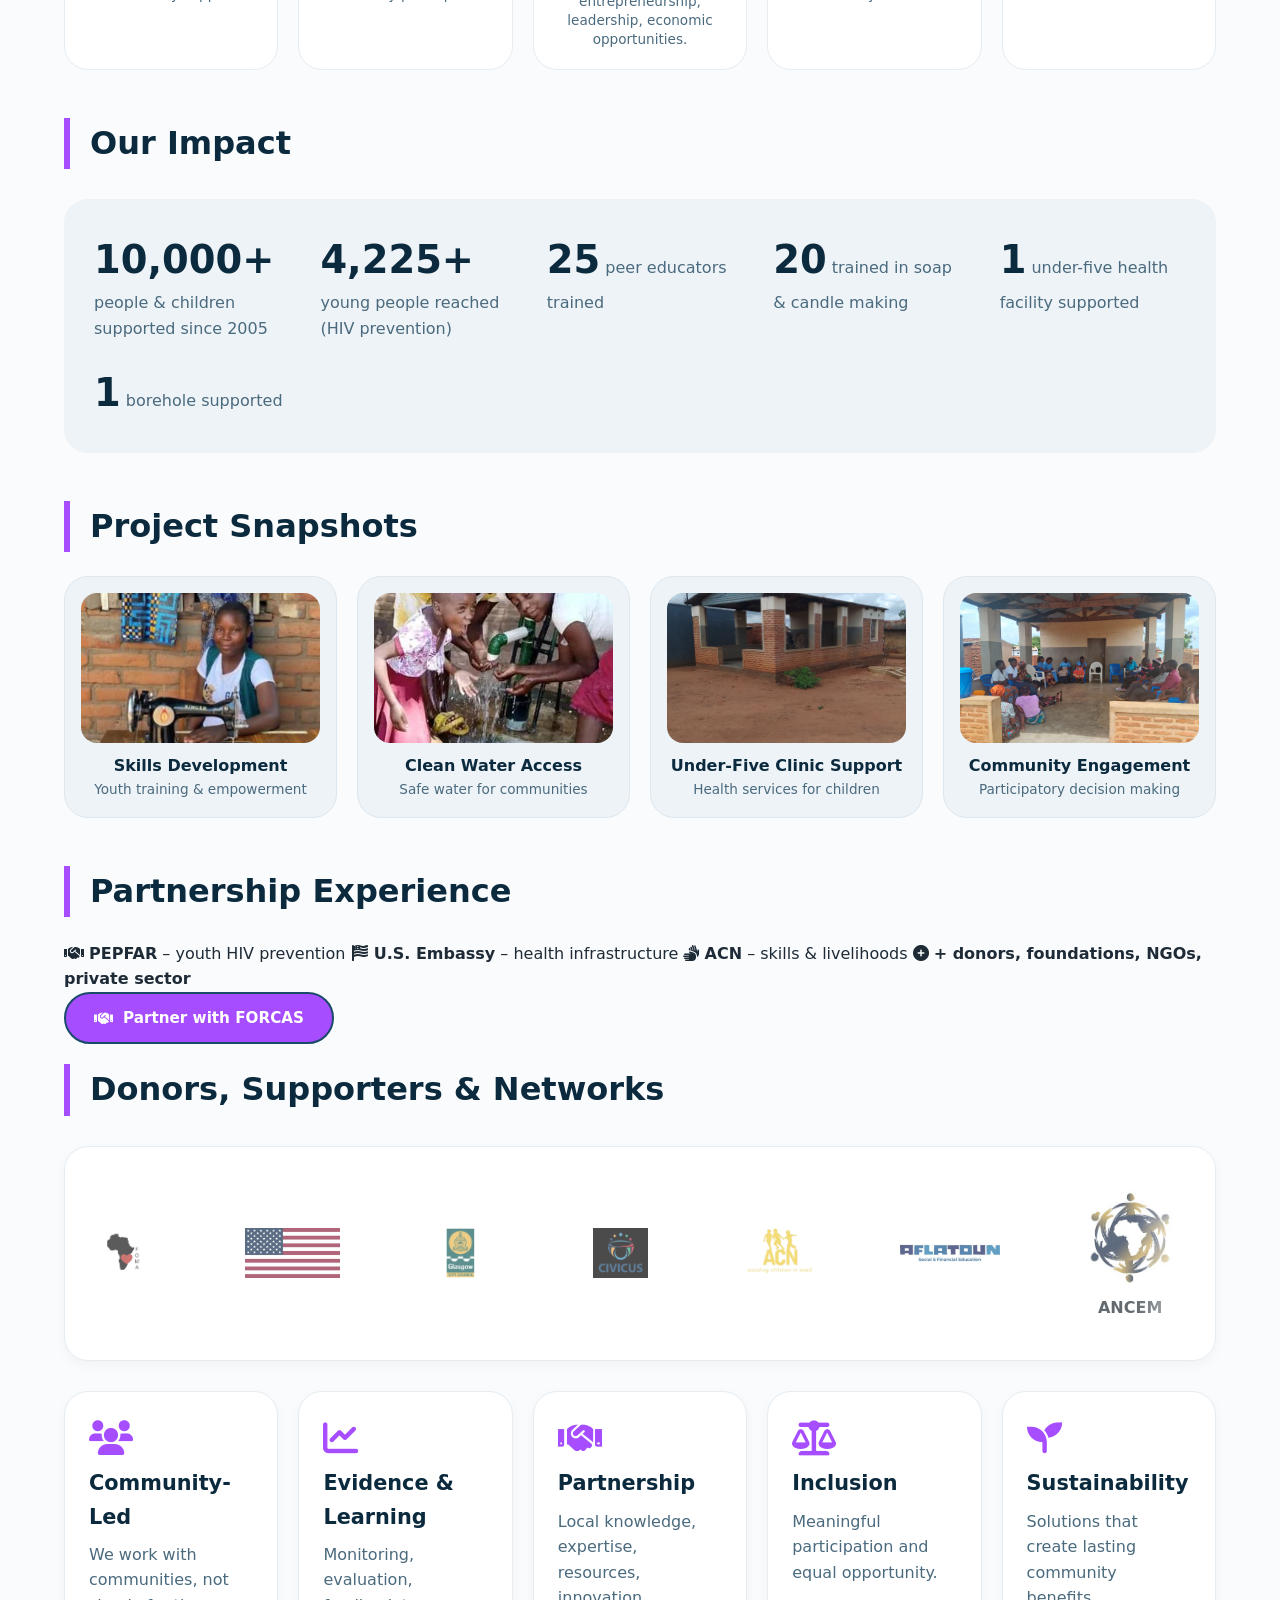
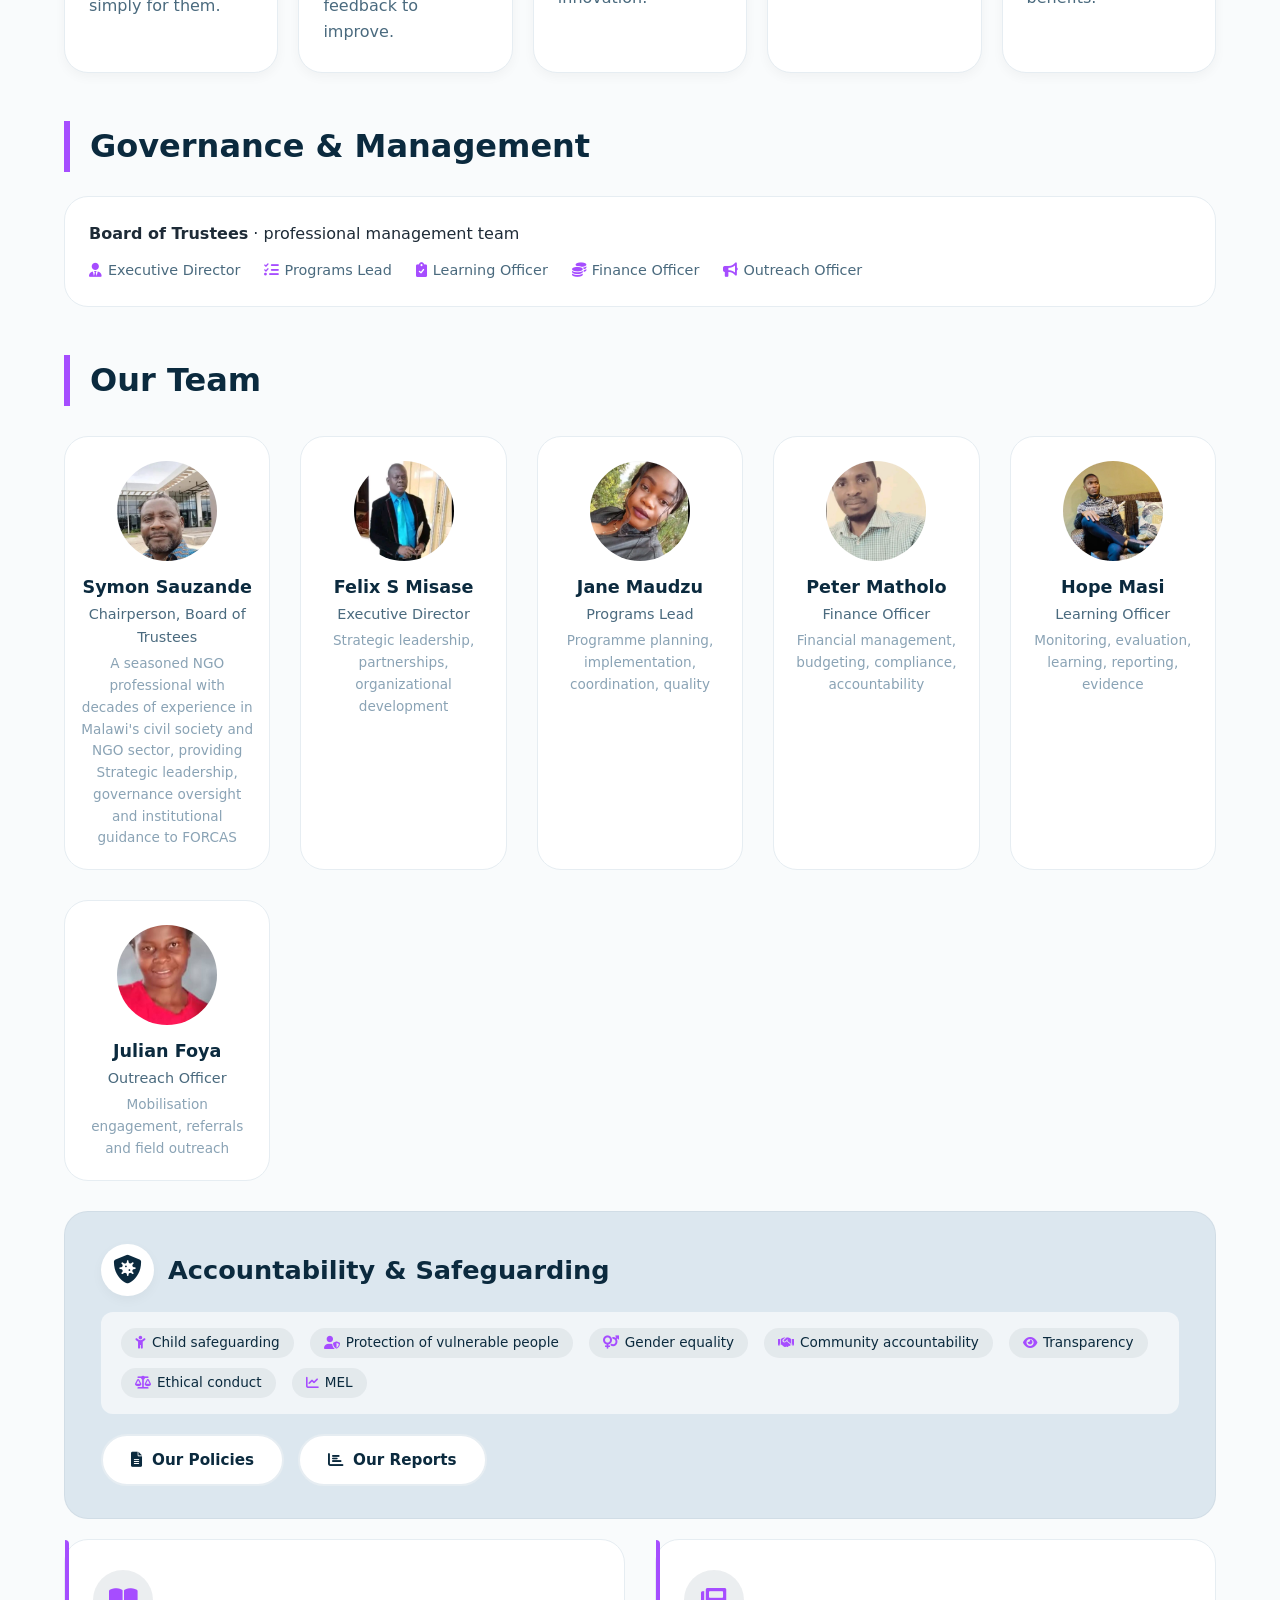
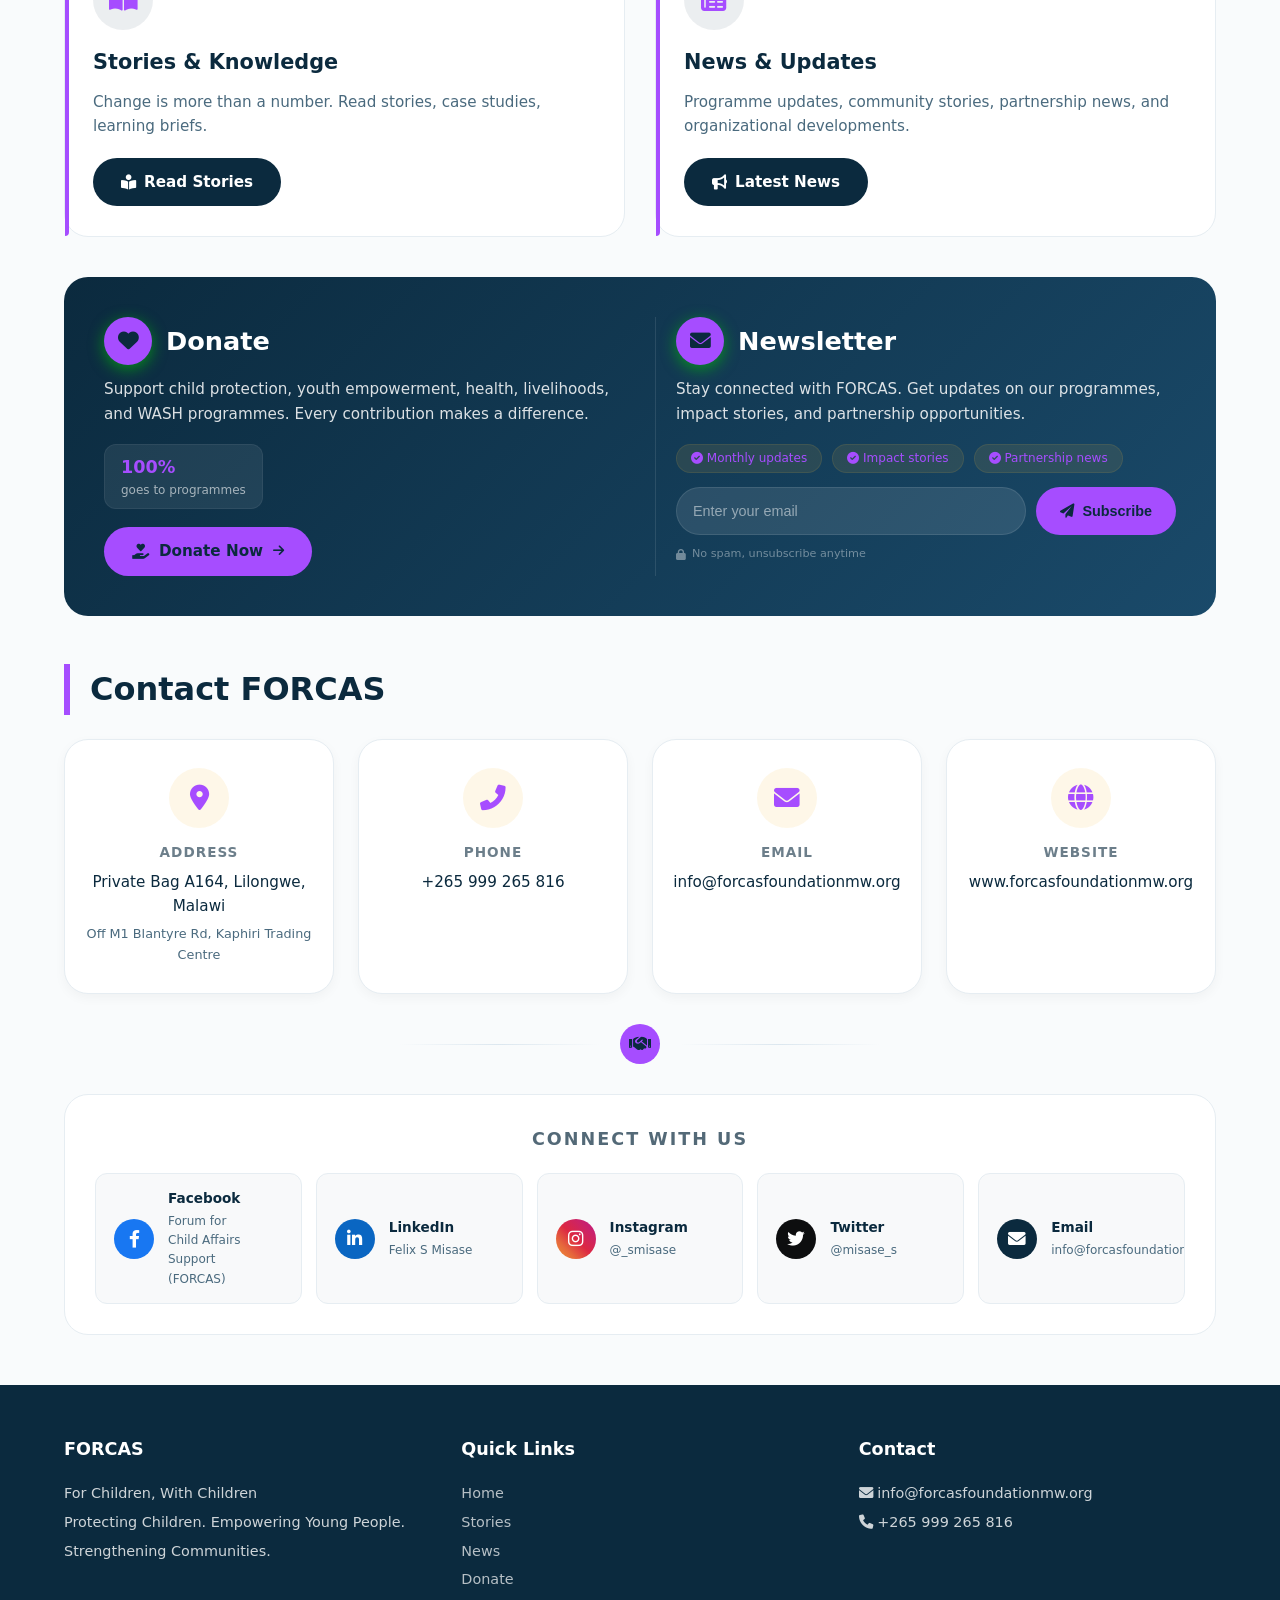
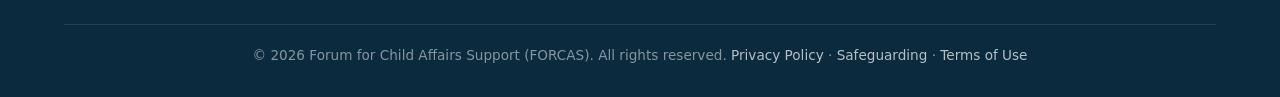
==== commit 4349e9c4: "Updated romoved some words" ====
--- a/index.html
+++ b/index.html
@@ -67,7 +67,7 @@
             <div style="display:flex; flex-wrap:wrap; gap:20px; background:white; border-radius:32px; padding:28px; margin-bottom:20px; border:1px solid #e6edf2;">
                 <div style="flex:2; min-width:240px;">
                     <p style="font-weight:500; font-size:1.1rem;">From HIV/AIDS Response to Community Development</p>
-                    <p>FORCAS was established in <strong>2005</strong> when HIV and AIDS left many children and families vulnerable. One orphan who received community-based assistance is now an adult and civil service officer. <br><br> <em>"When we invest in a child today, we invest in the future of a community."</em></p>
+                    <p>FORCAS was established in <strong>2005</strong> when HIV and AIDS left many children and families vulnerable.</p>
                 </div>
                 <div style="flex:1; background:#eef3f7; border-radius:24px; padding:16px; min-width:150px;">
                     <i class="fas fa-child" style="font-size:2rem; color: --primary;"></i>
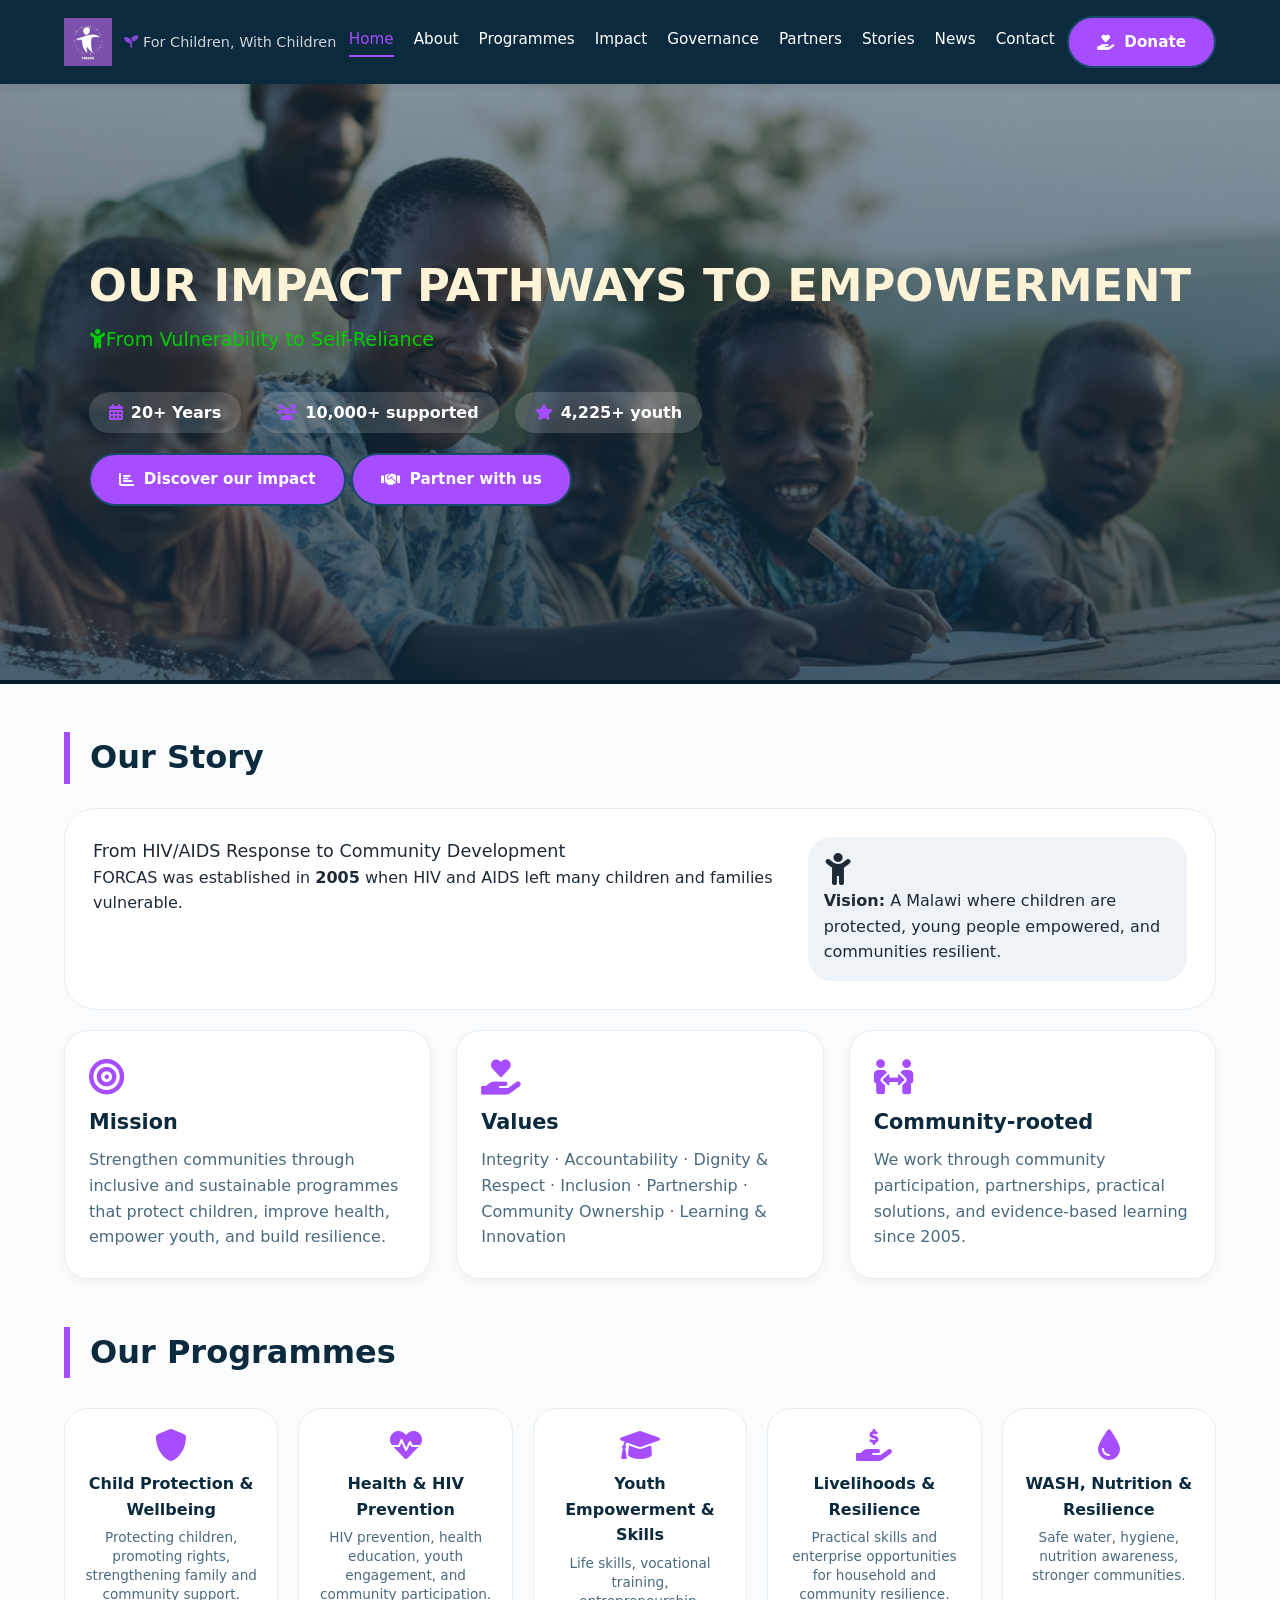
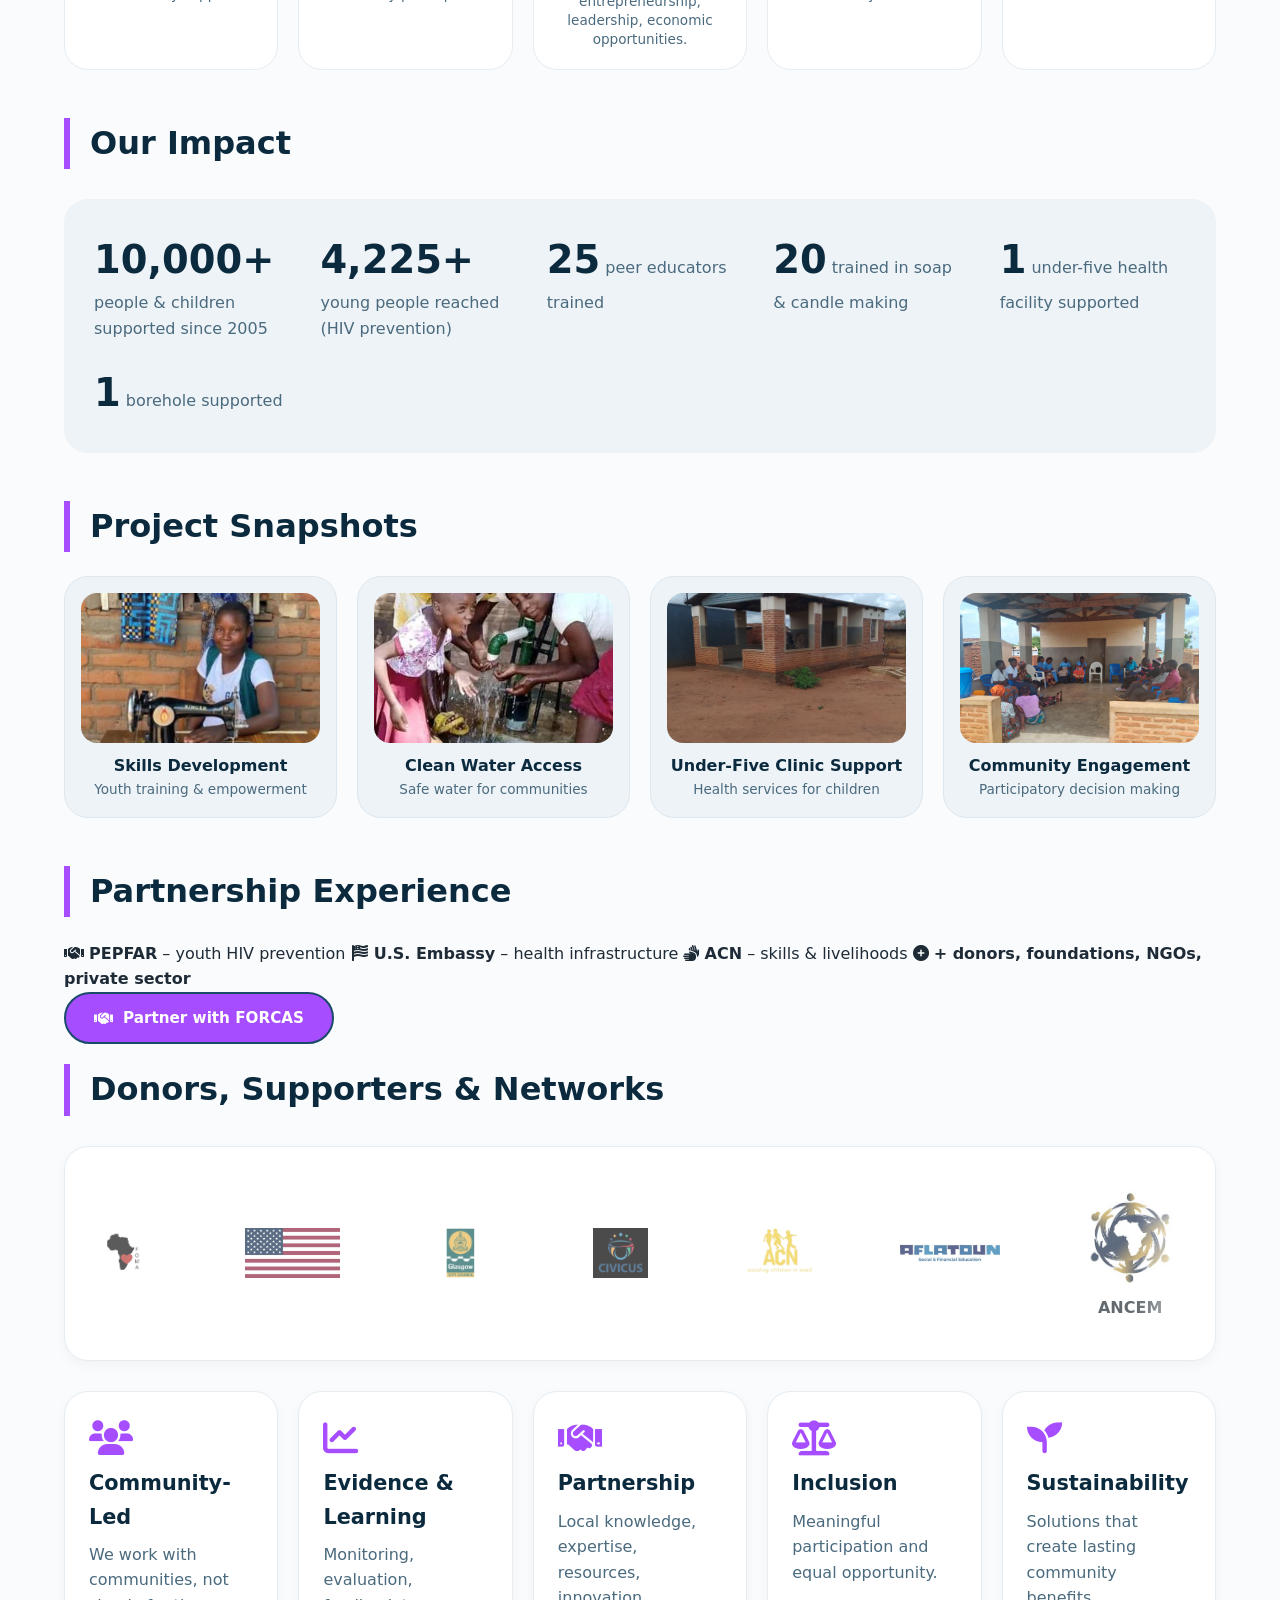
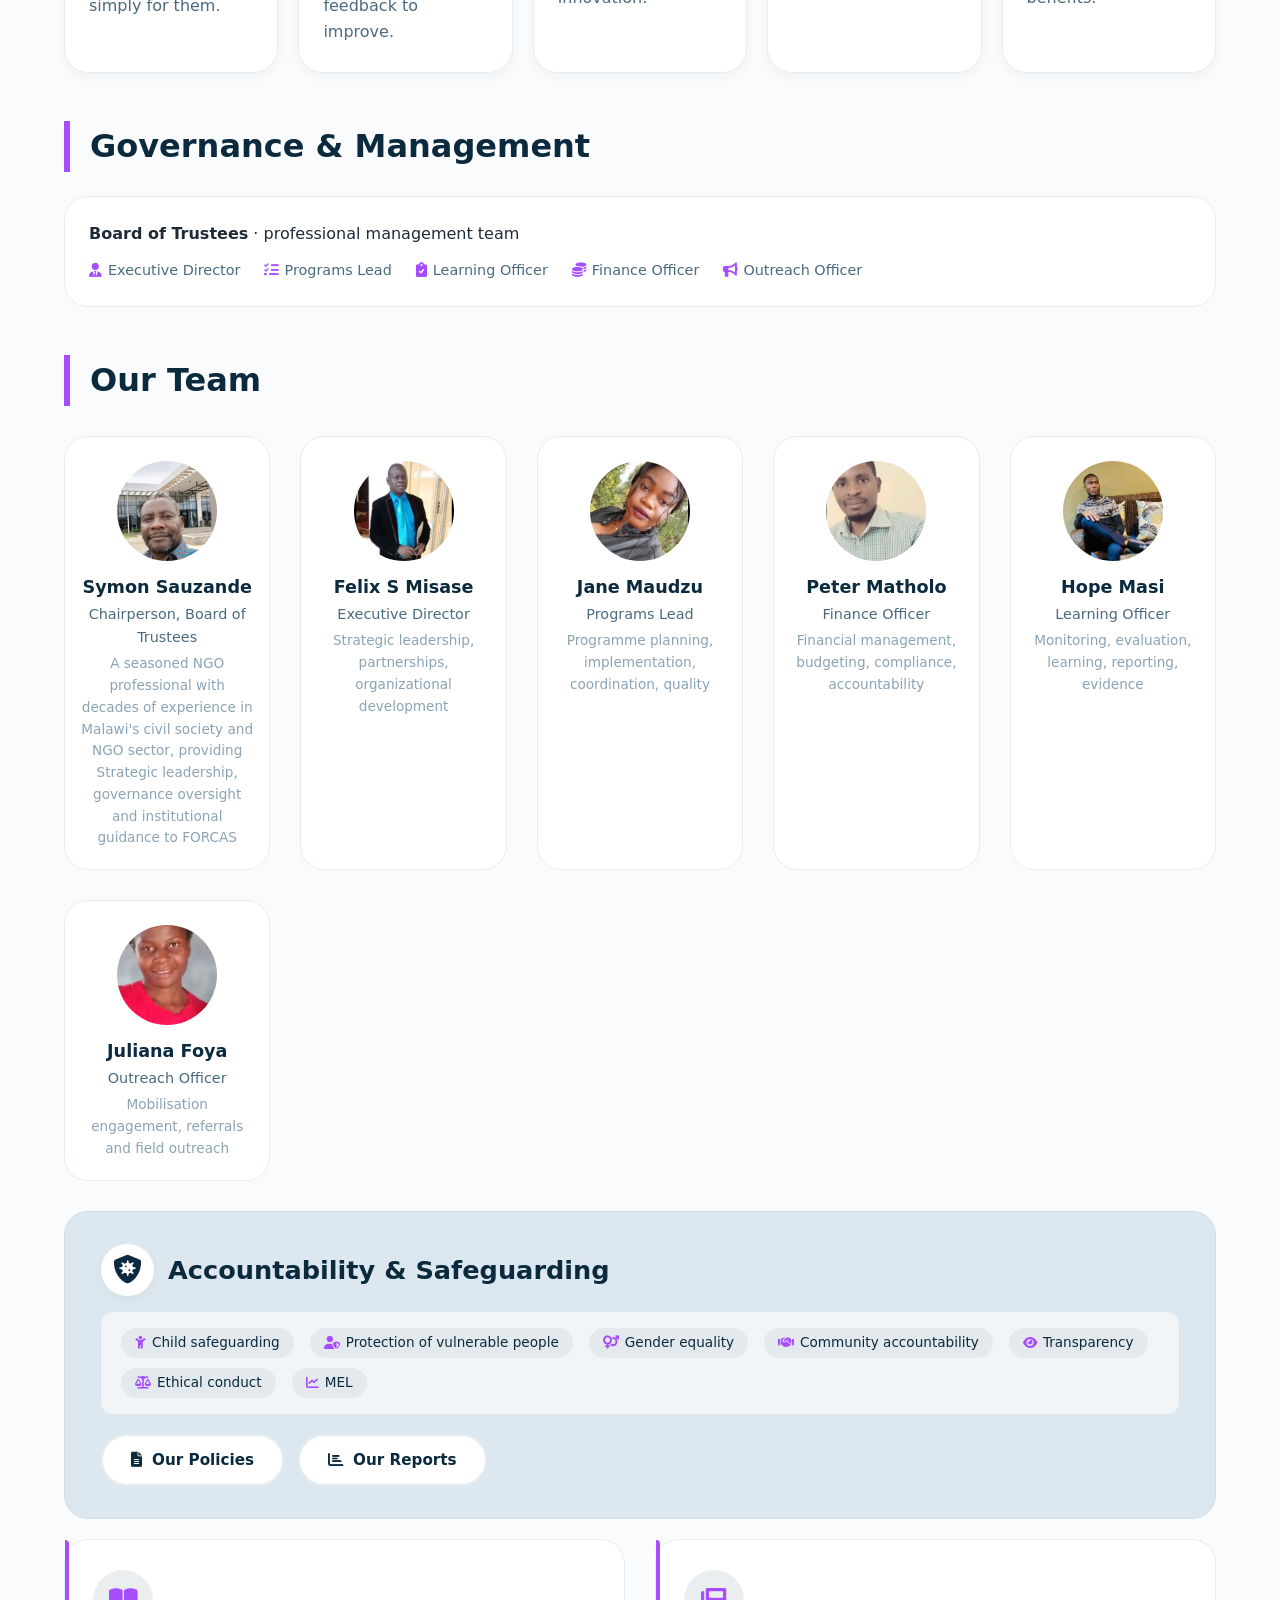
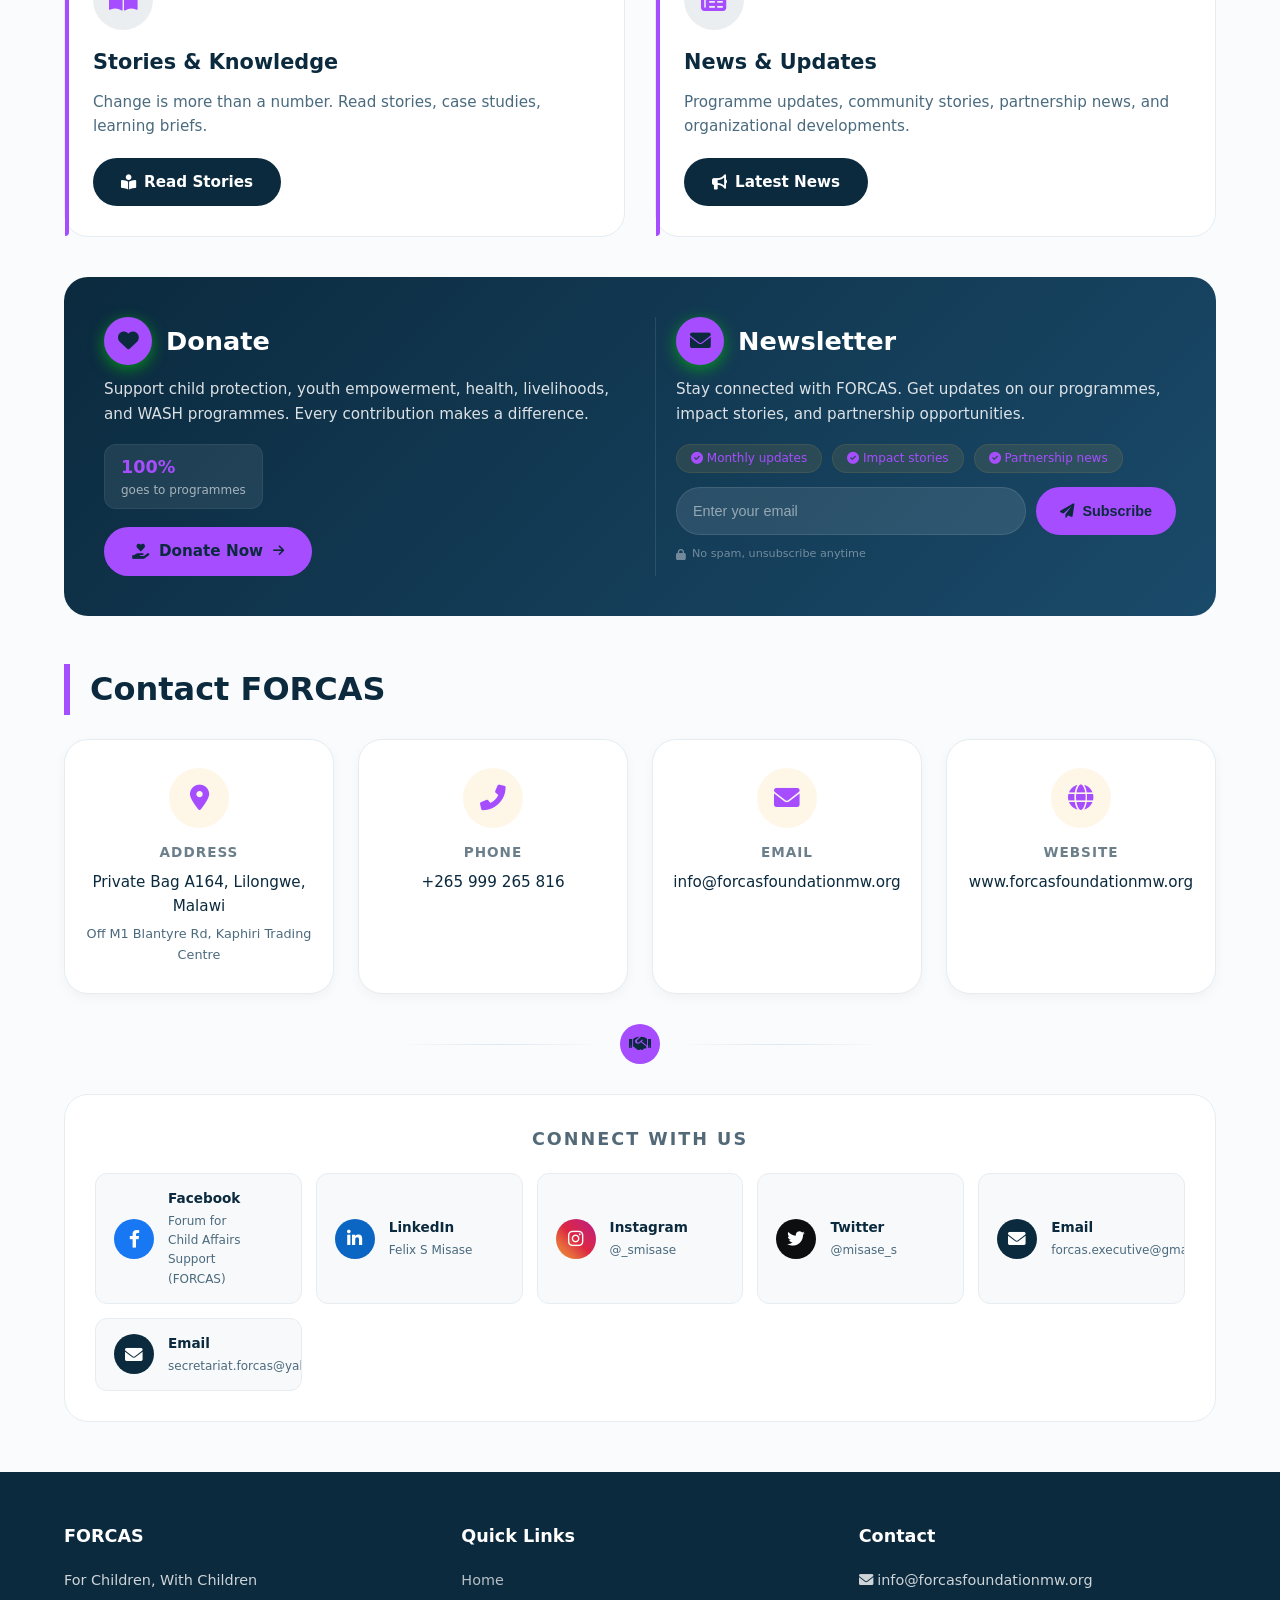
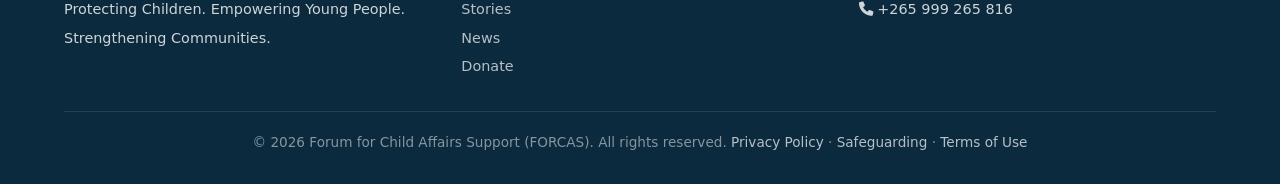
==== commit b3847a10: "Updated Julian Foya to Juliana Foya and updated email" ====
--- a/index.html
+++ b/index.html
@@ -238,8 +238,8 @@
                 <div class="duty">Monitoring, evaluation, learning, reporting, evidence</div>
             </div>
             <div class="team-card">
-                <div class="team-avatar"><img src="images/team/julian.jpg" alt="Julian Foya" /></div>
-                <h4>Julian Foya</h4>
+                <div class="team-avatar"><img src="images/team/julian.jpg" alt="Juliana Foya" /></div>
+                <h4>Juliana Foya</h4>
                 <div class="role">Outreach Officer</div>
                 <div class="duty">Mobilisation engagement, referrals and field outreach</div>
             </div>
@@ -382,9 +382,14 @@
                         <div class="social-info"><span class="social-name">Twitter</span><span class="social-handle">@misase_s</span></div>
                         <span class="social-arrow"><i class="fas fa-arrow-right"></i></span>
                     </a>
-                    <a href="mailto:info@forcasfoundationmw.org" class="social-card envelope">
+                    <a href="mailto:forcas.executive@gmail.com" class="social-card envelope">
                         <div class="social-icon"><i class="fas fa-envelope"></i></div>
-                        <div class="social-info"><span class="social-name">Email</span><span class="social-handle">info@forcasfoundationmw.org</span></div>
+                        <div class="social-info"><span class="social-name">Email</span><span class="social-handle">forcas.executive@gmail.com</span></div>
+                        <span class="social-arrow"><i class="fas fa-arrow-right"></i></span>
+                    </a>
+                    <a href="mailto:secretariat.forcas@yahoo.com" class="social-card envelope">
+                        <div class="social-icon"><i class="fas fa-envelope"></i></div>
+                        <div class="social-info"><span class="social-name">Email</span><span class="social-handle">secretariat.forcas@yahoo.com</span></div>
                         <span class="social-arrow"><i class="fas fa-arrow-right"></i></span>
                     </a>
                 </div>
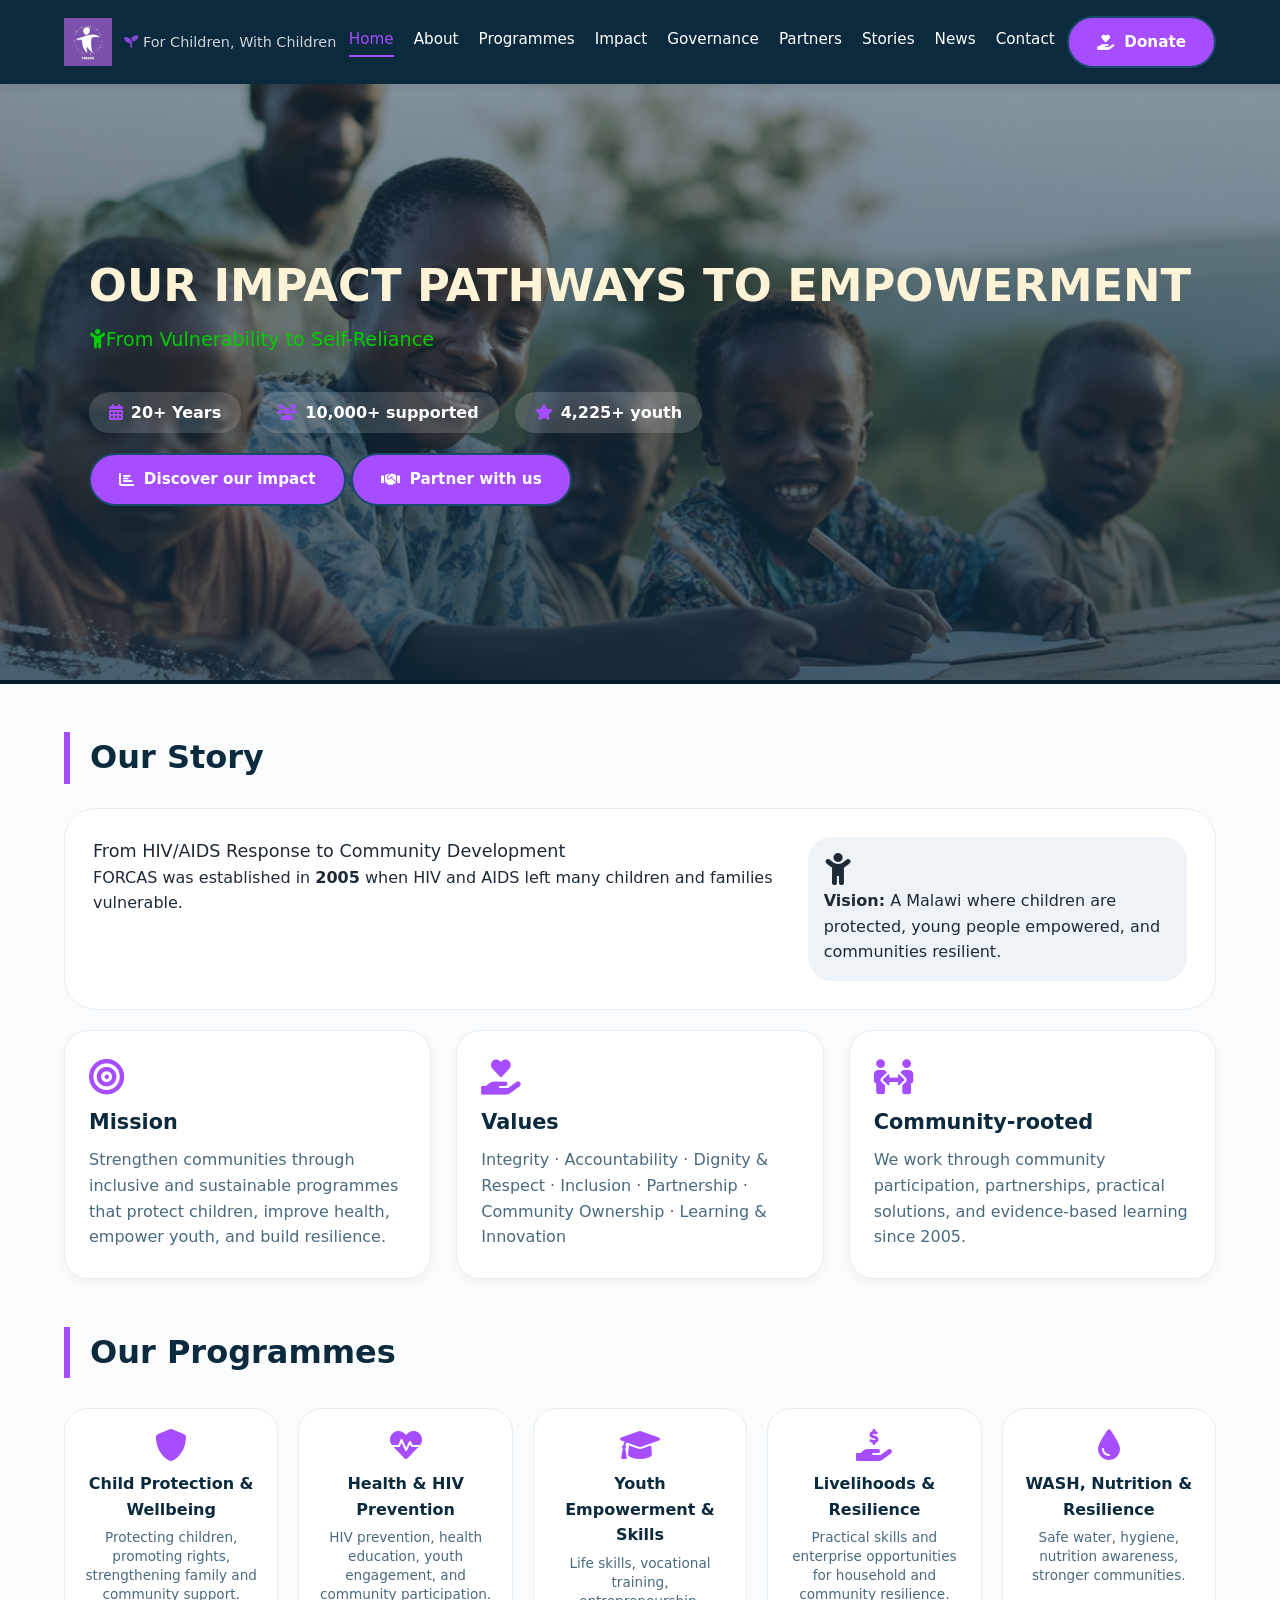
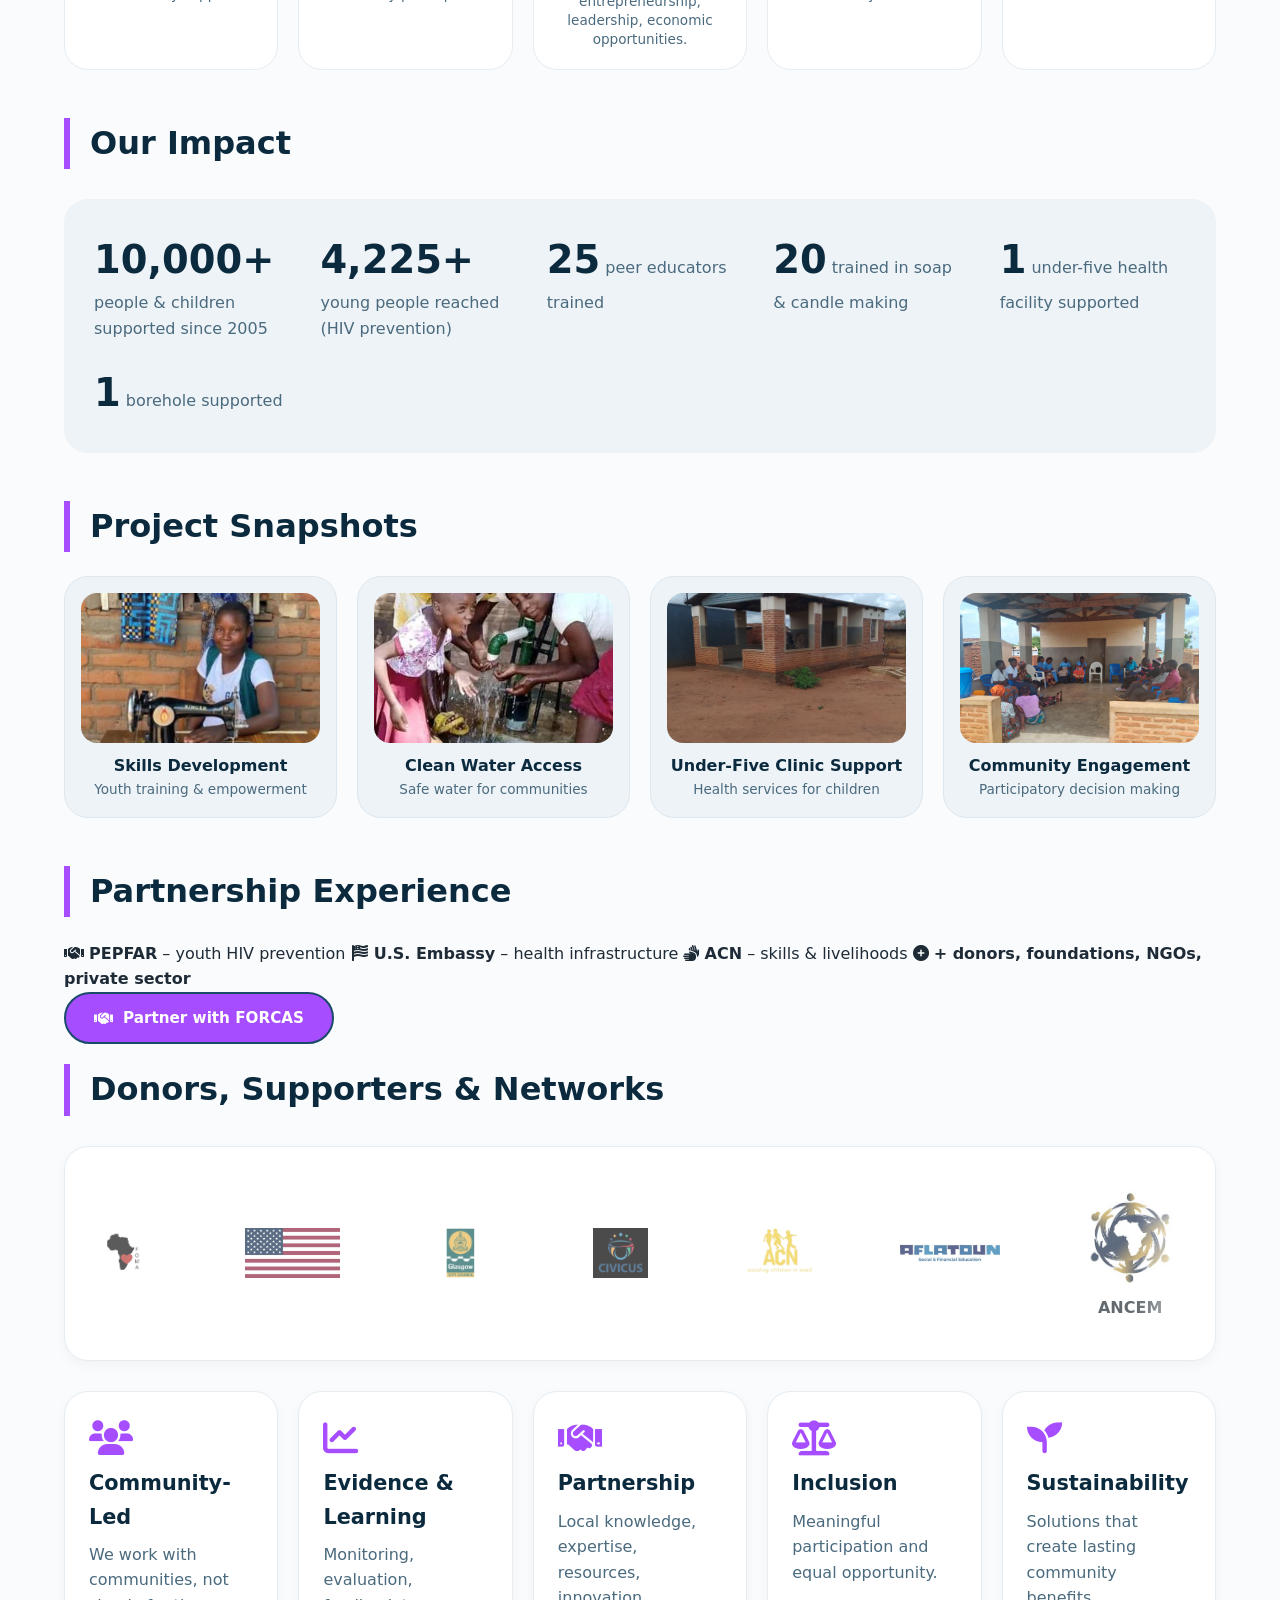
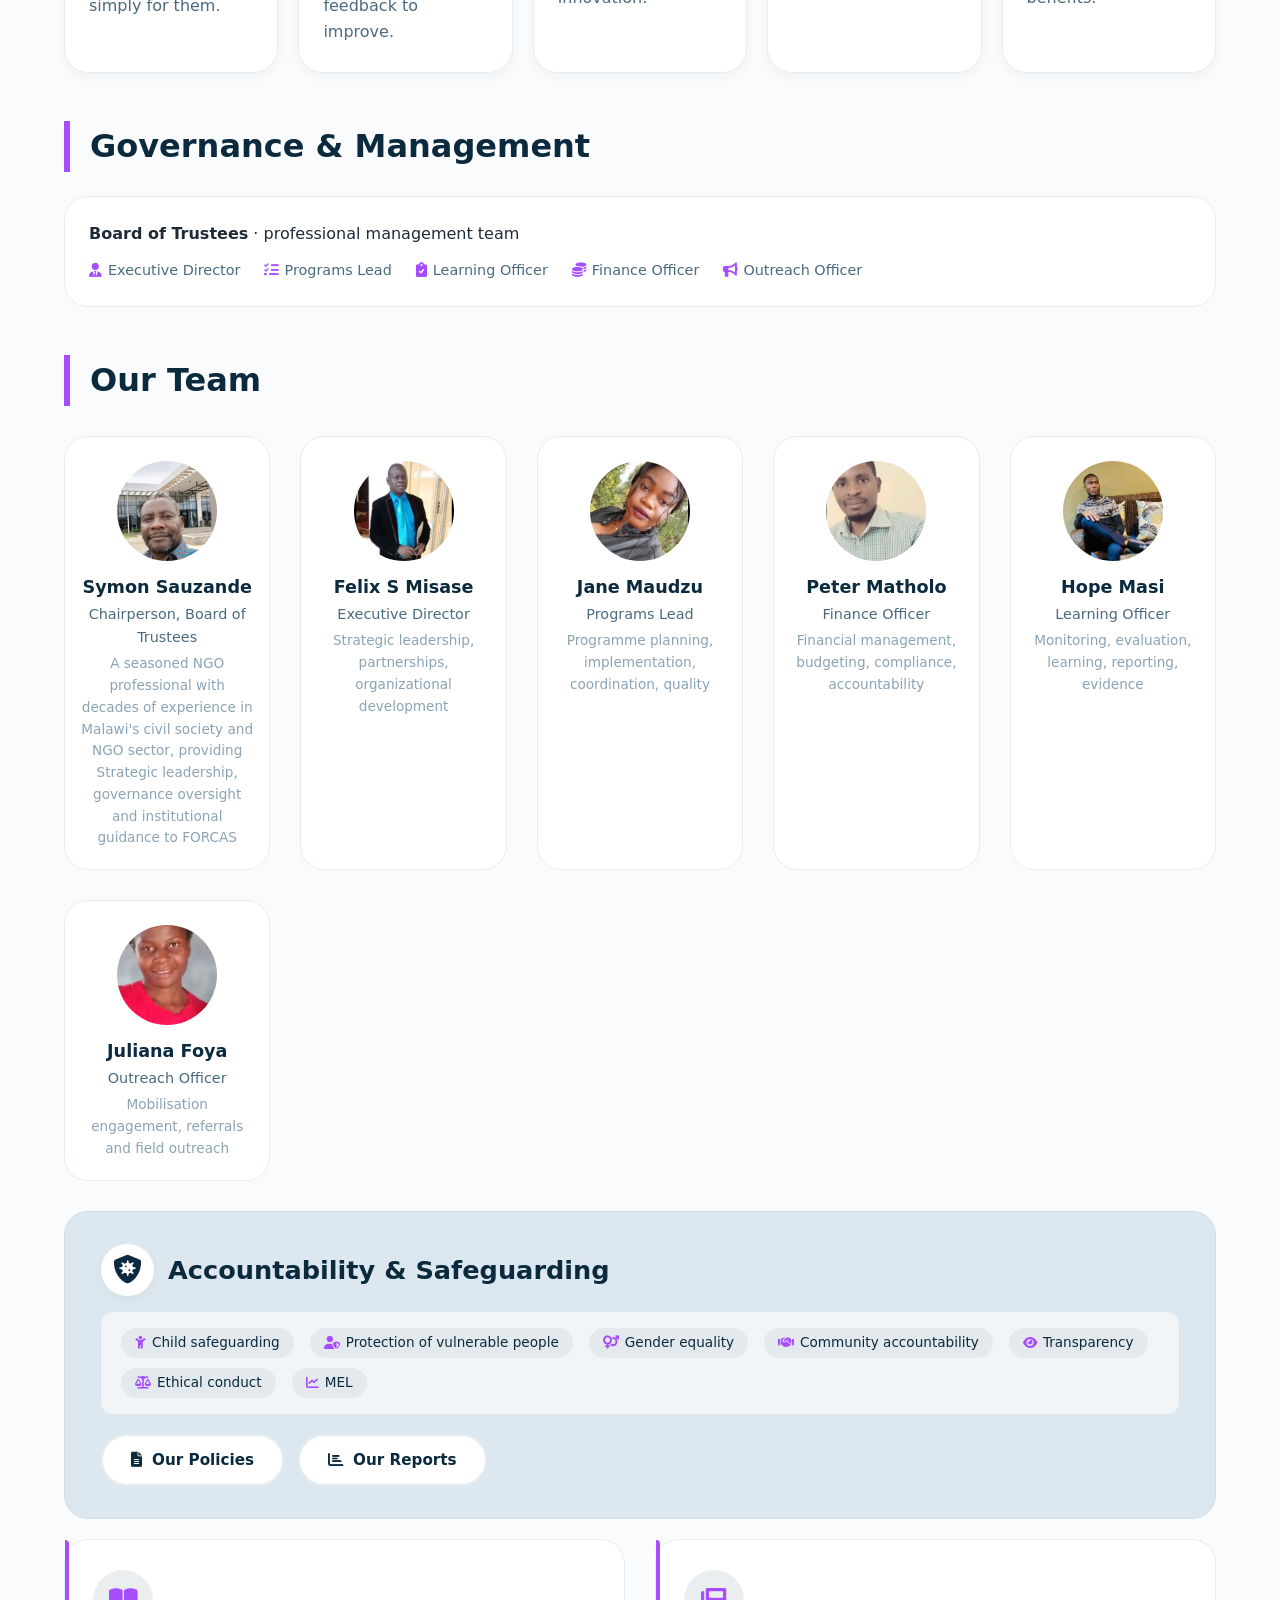
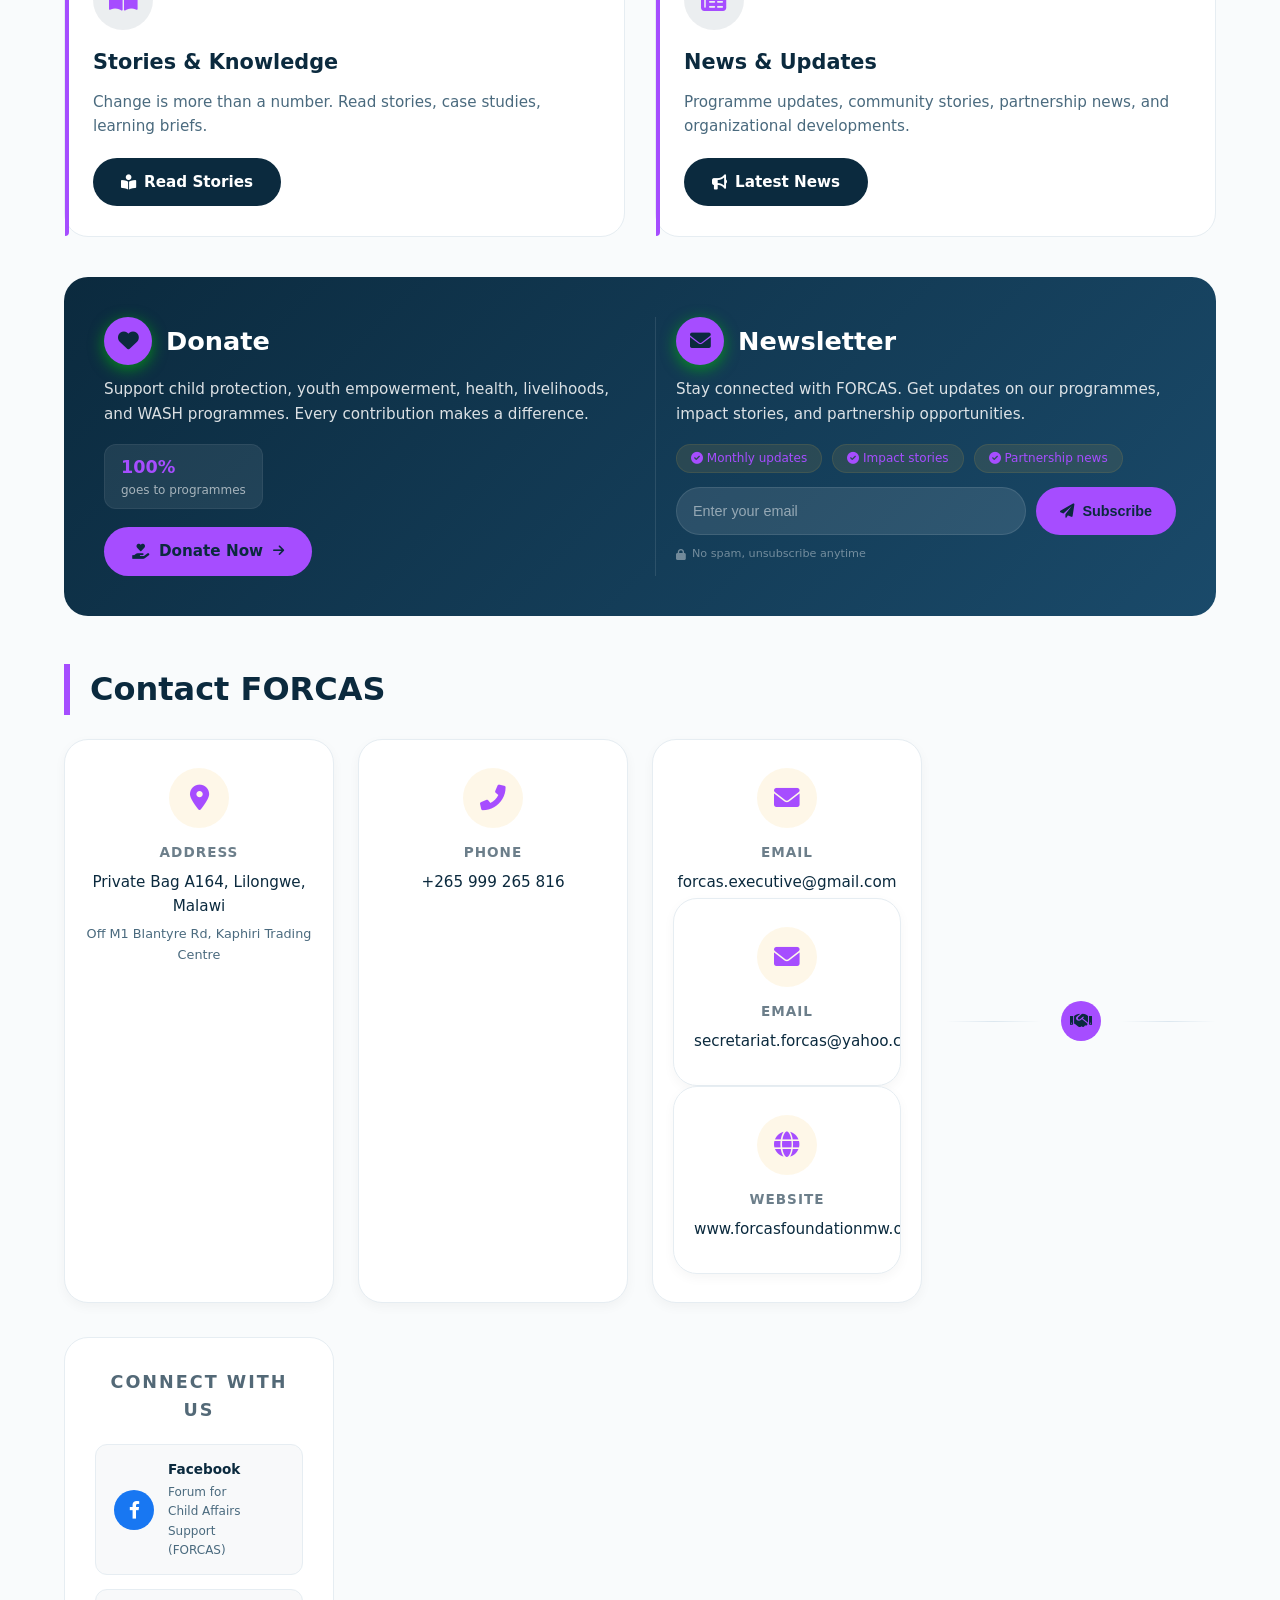
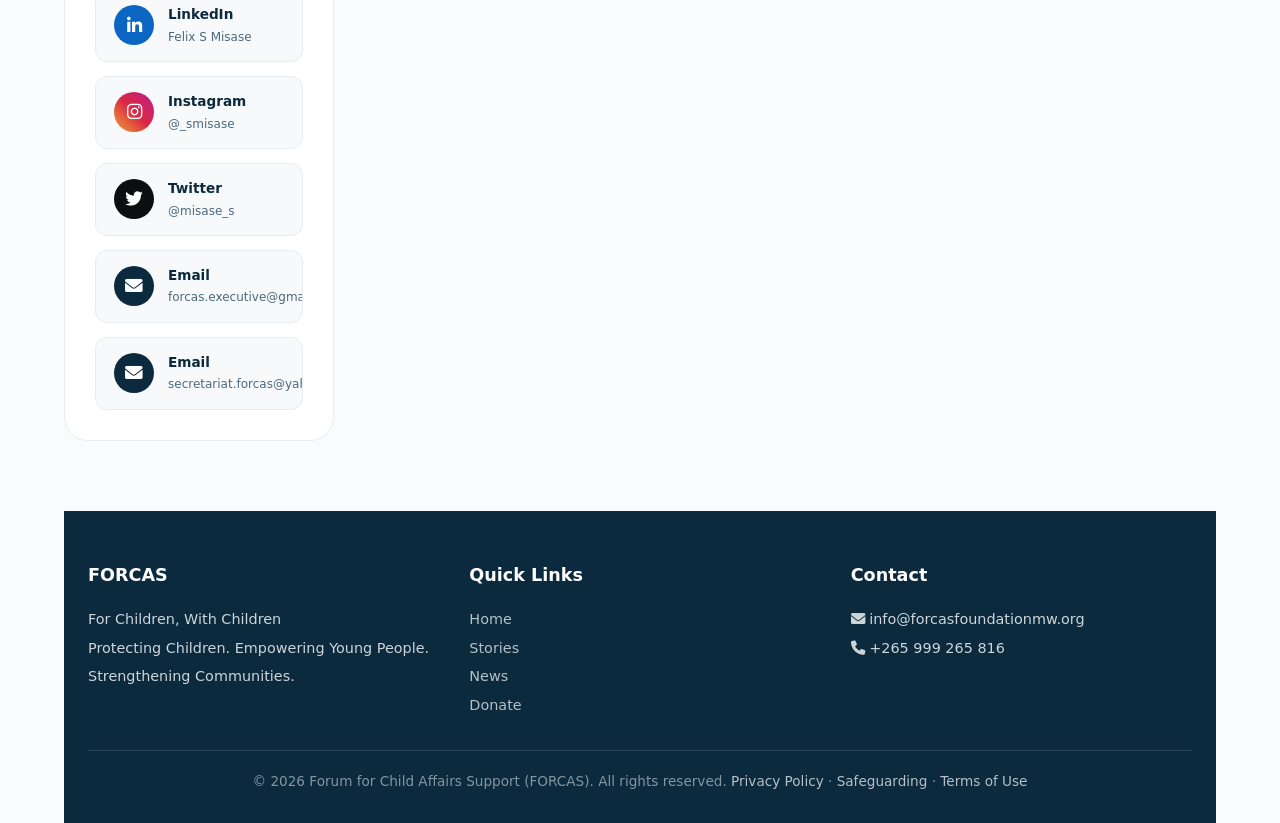
==== commit 43ac3324: "Updated email" ====
--- a/index.html
+++ b/index.html
@@ -343,8 +343,14 @@
                     <div class="card-icon-modern"><i class="fas fa-envelope"></i></div>
                     <div class="card-content">
                         <h4>Email</h4>
-                        <p><a href="mailto:info@forcasfoundationmw.org" class="contact-link">info@forcasfoundationmw.org</a></p>
+                        <p><a href="mailto:forcas.executive@gmail.com" class="contact-link">forcas.executive@gmail.com</a></p>
                     </div>
+                    <div class="contact-card-modern">
+                        <div class="card-icon-modern"><i class="fas fa-envelope"></i></div>
+                        <div class="card-content">
+                            <h4>Email</h4>
+                            <p><a href="mailto:secretariat.forcas@yahoo.com" class="contact-link">secretariat.forcas@yahoo.com</a></p>
+                        </div>
                 </div>
                 <div class="contact-card-modern">
                     <div class="card-icon-modern"><i class="fas fa-globe"></i></div>
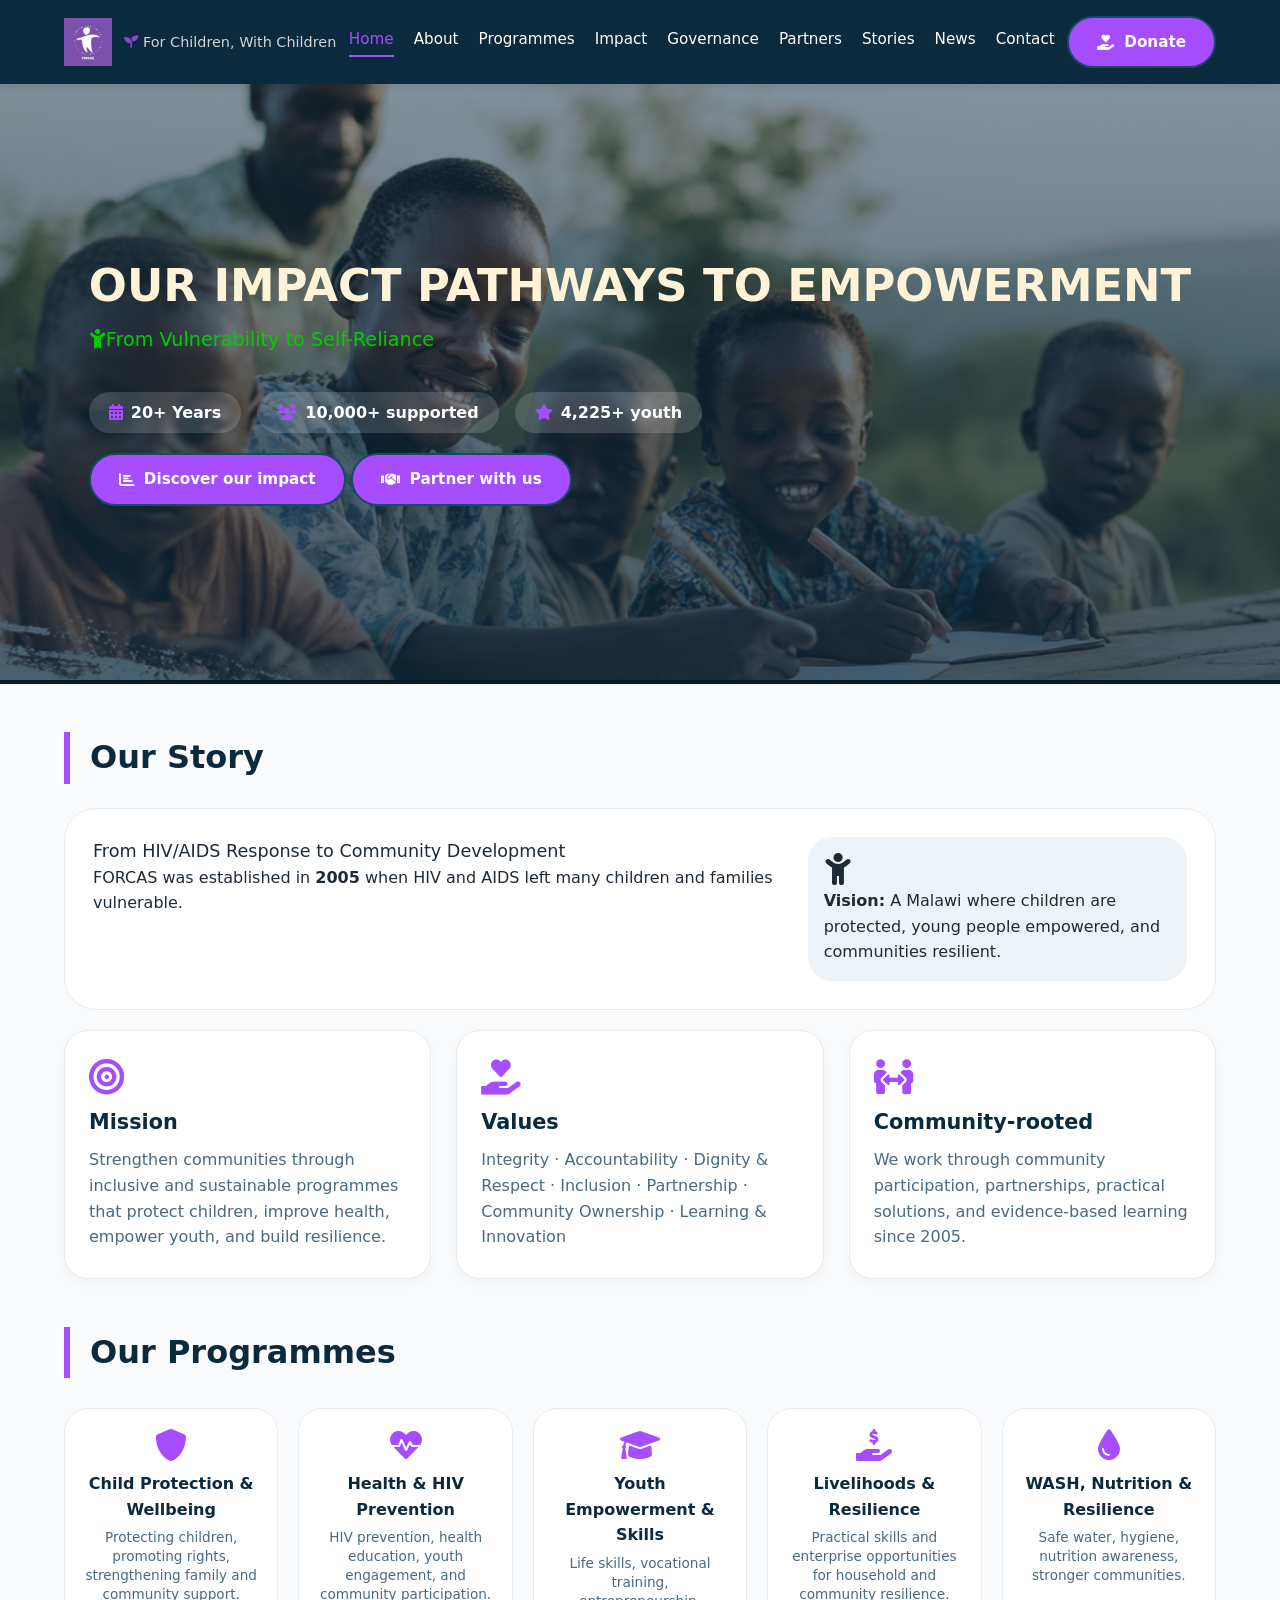
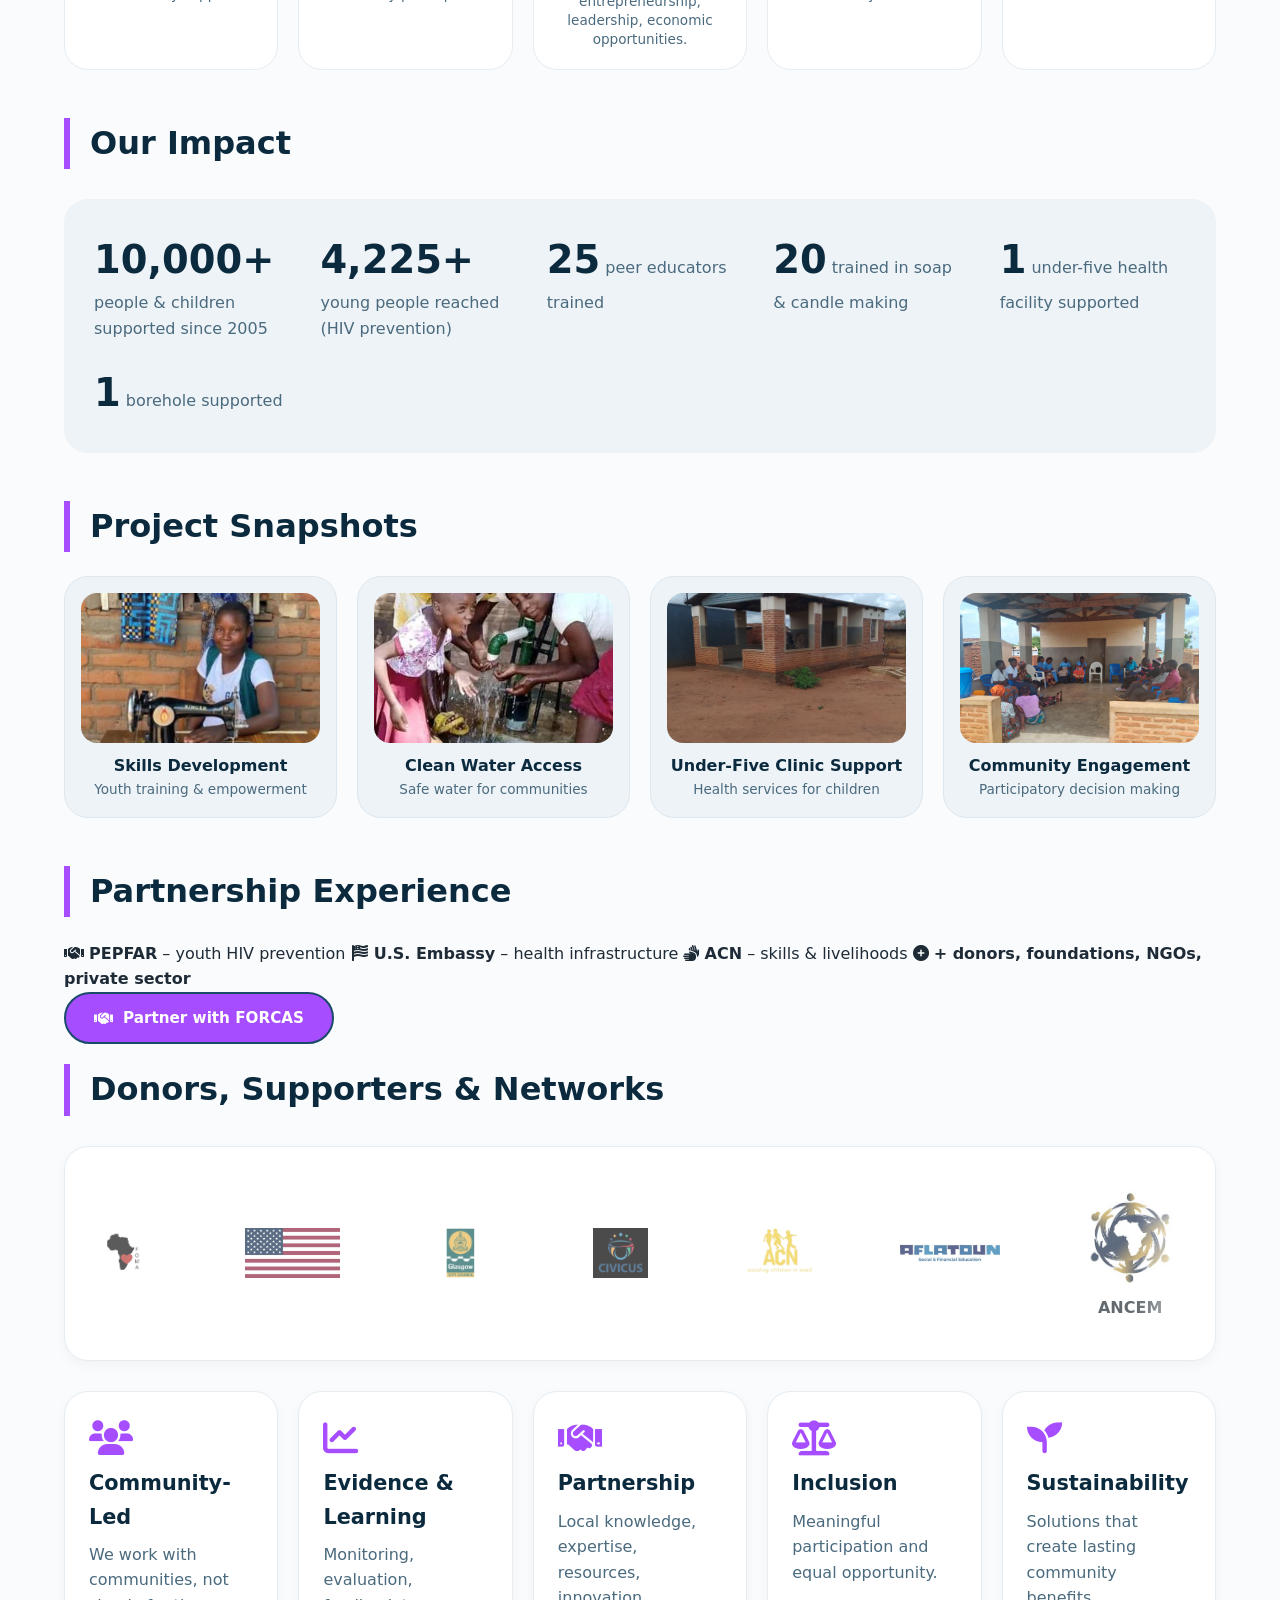
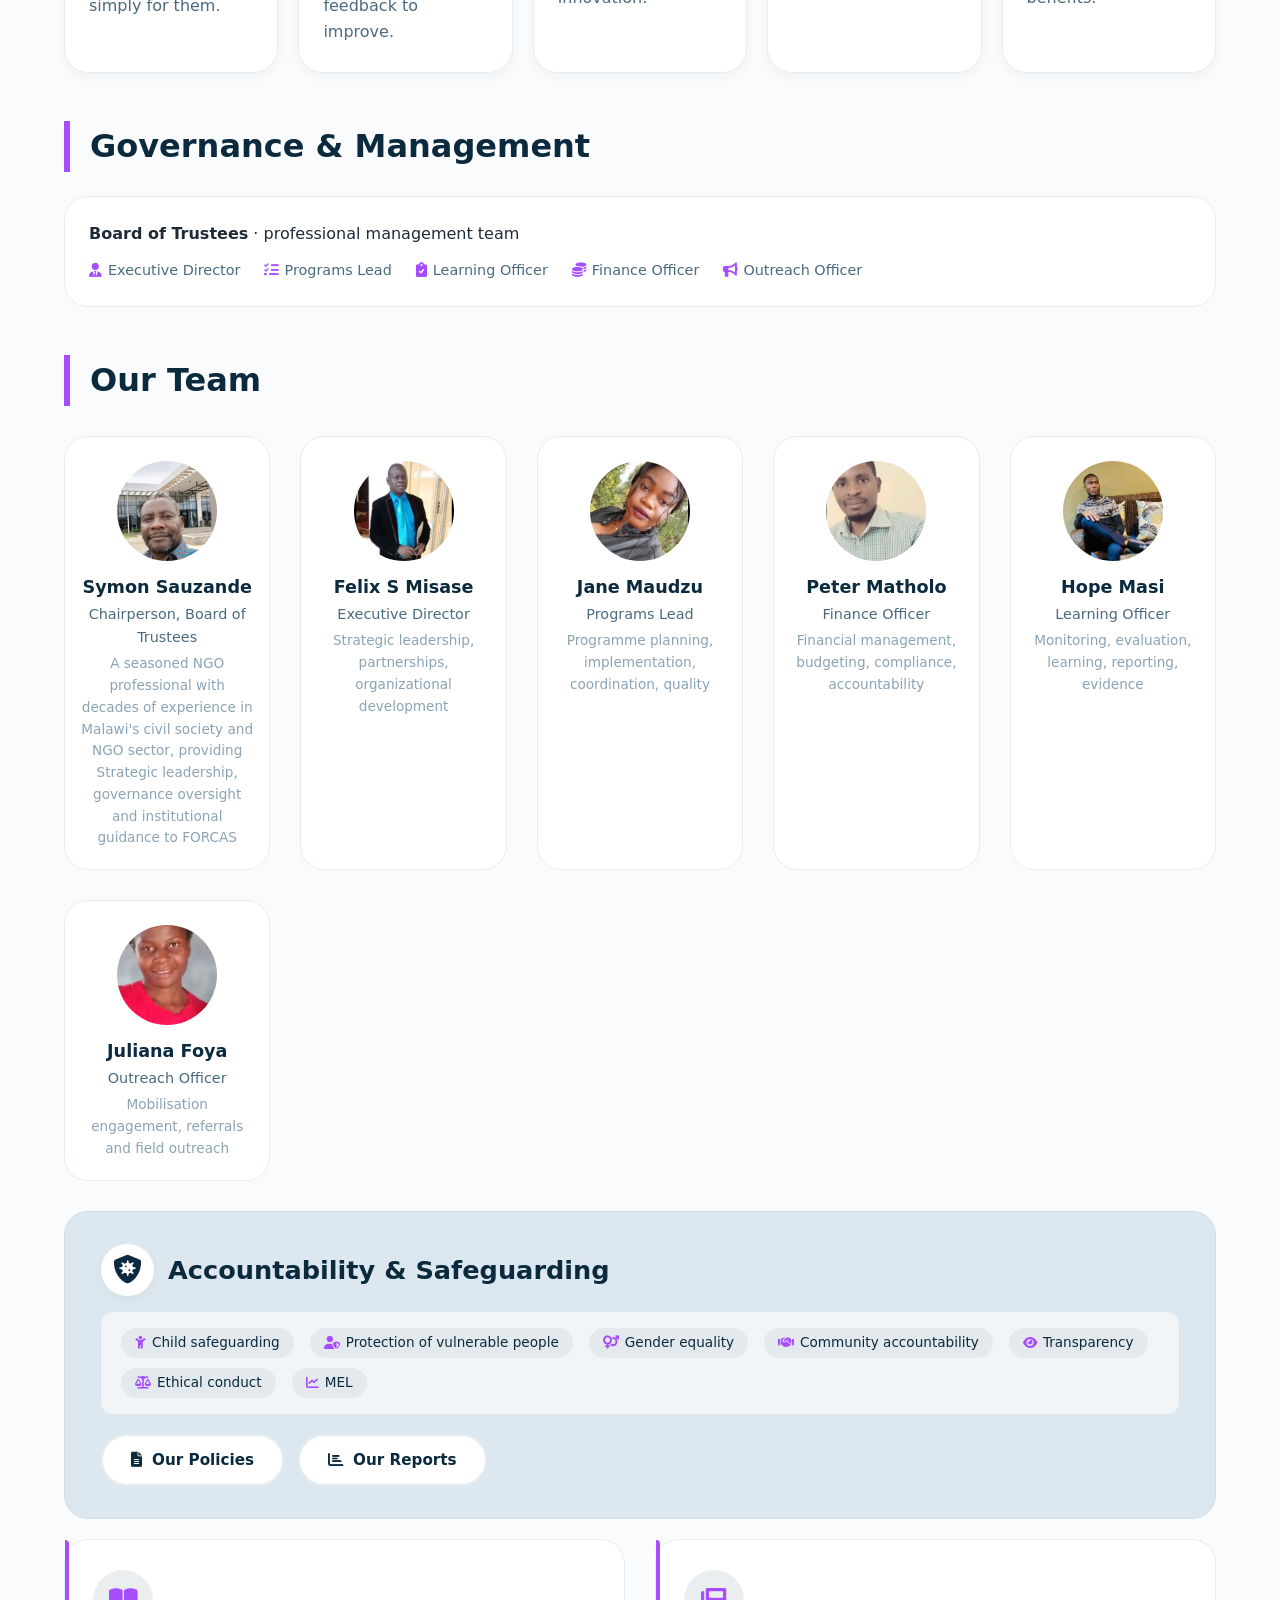
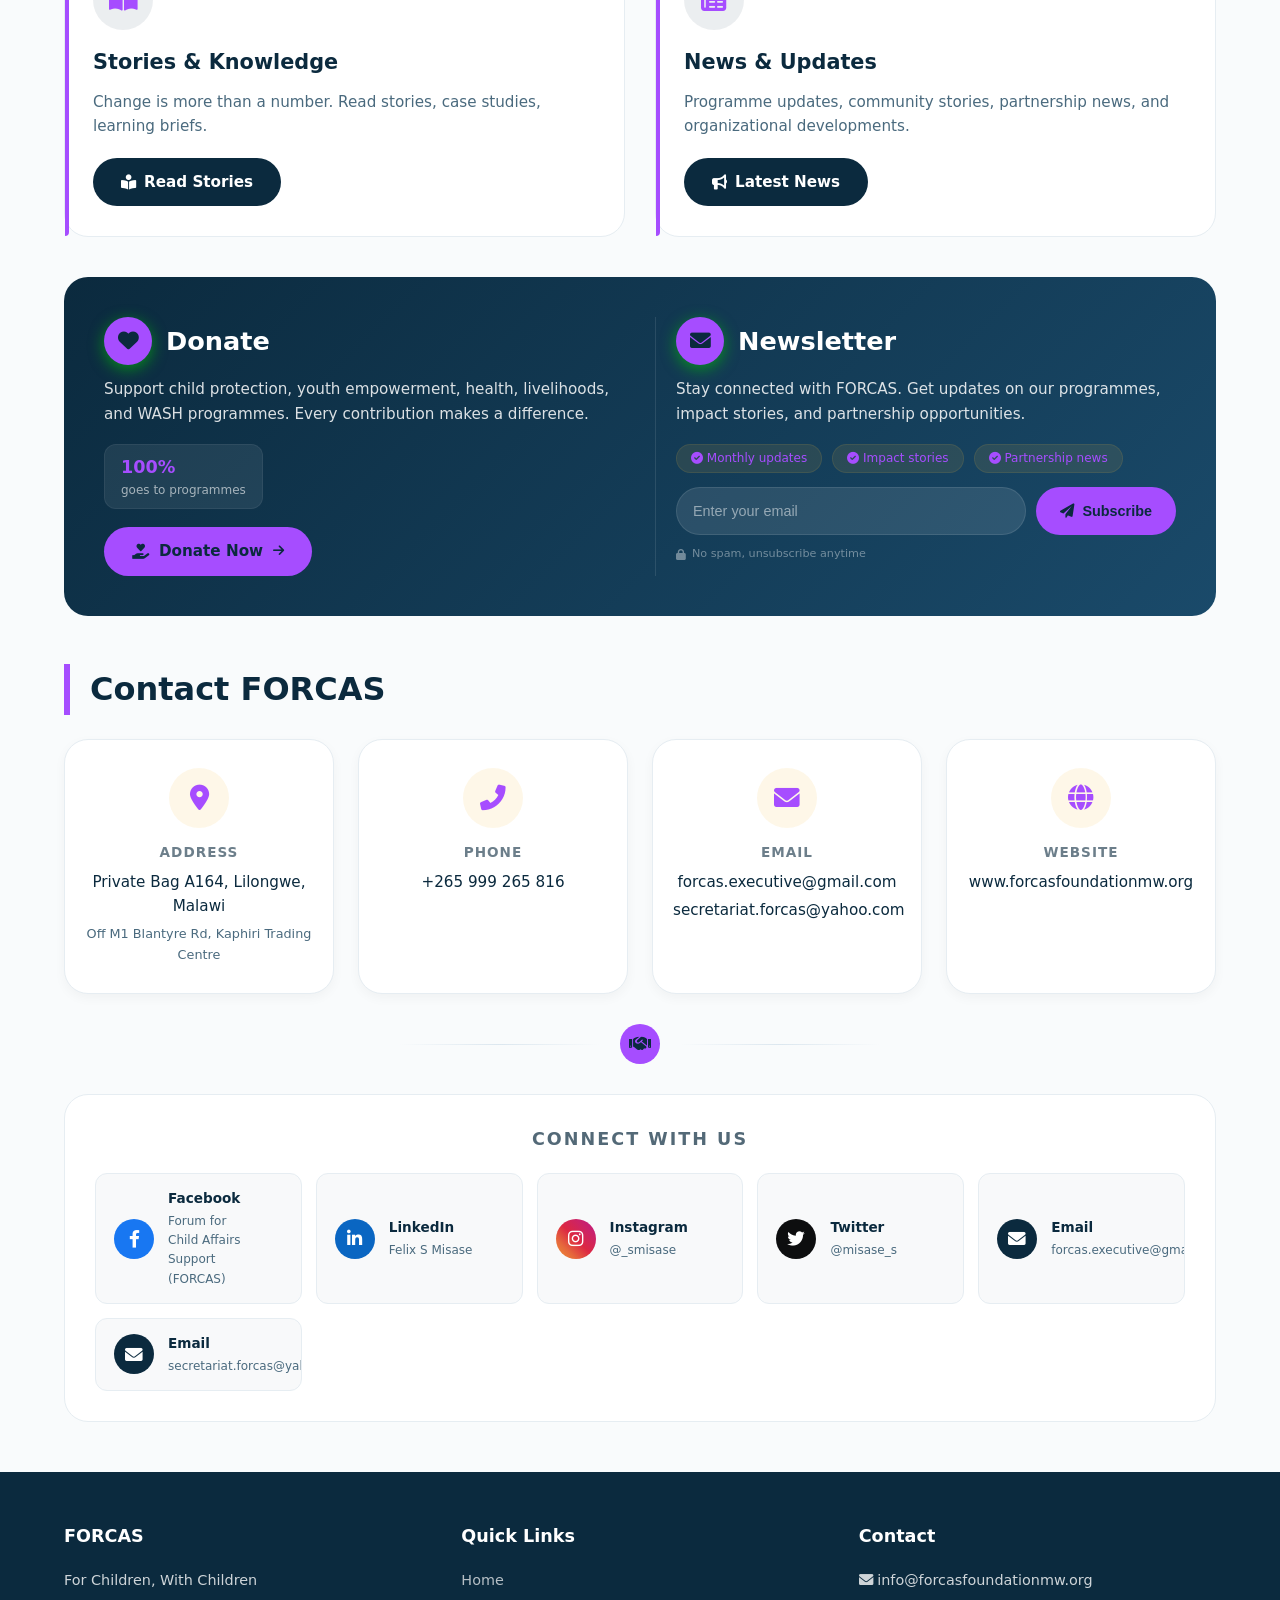
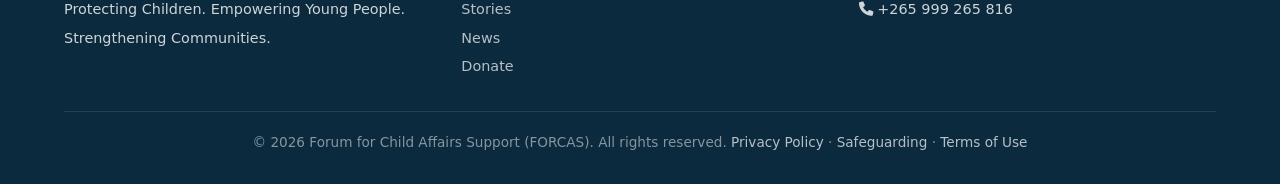
==== commit c0596bfb: "Updated email" ====
--- a/index.html
+++ b/index.html
@@ -344,13 +344,8 @@
                     <div class="card-content">
                         <h4>Email</h4>
                         <p><a href="mailto:forcas.executive@gmail.com" class="contact-link">forcas.executive@gmail.com</a></p>
+                        <p><a href="mailto:secretariat.forcas@yahoo.com" class="contact-link">secretariat.forcas@yahoo.com</a></p>
                     </div>
-                    <div class="contact-card-modern">
-                        <div class="card-icon-modern"><i class="fas fa-envelope"></i></div>
-                        <div class="card-content">
-                            <h4>Email</h4>
-                            <p><a href="mailto:secretariat.forcas@yahoo.com" class="contact-link">secretariat.forcas@yahoo.com</a></p>
-                        </div>
                 </div>
                 <div class="contact-card-modern">
                     <div class="card-icon-modern"><i class="fas fa-globe"></i></div>
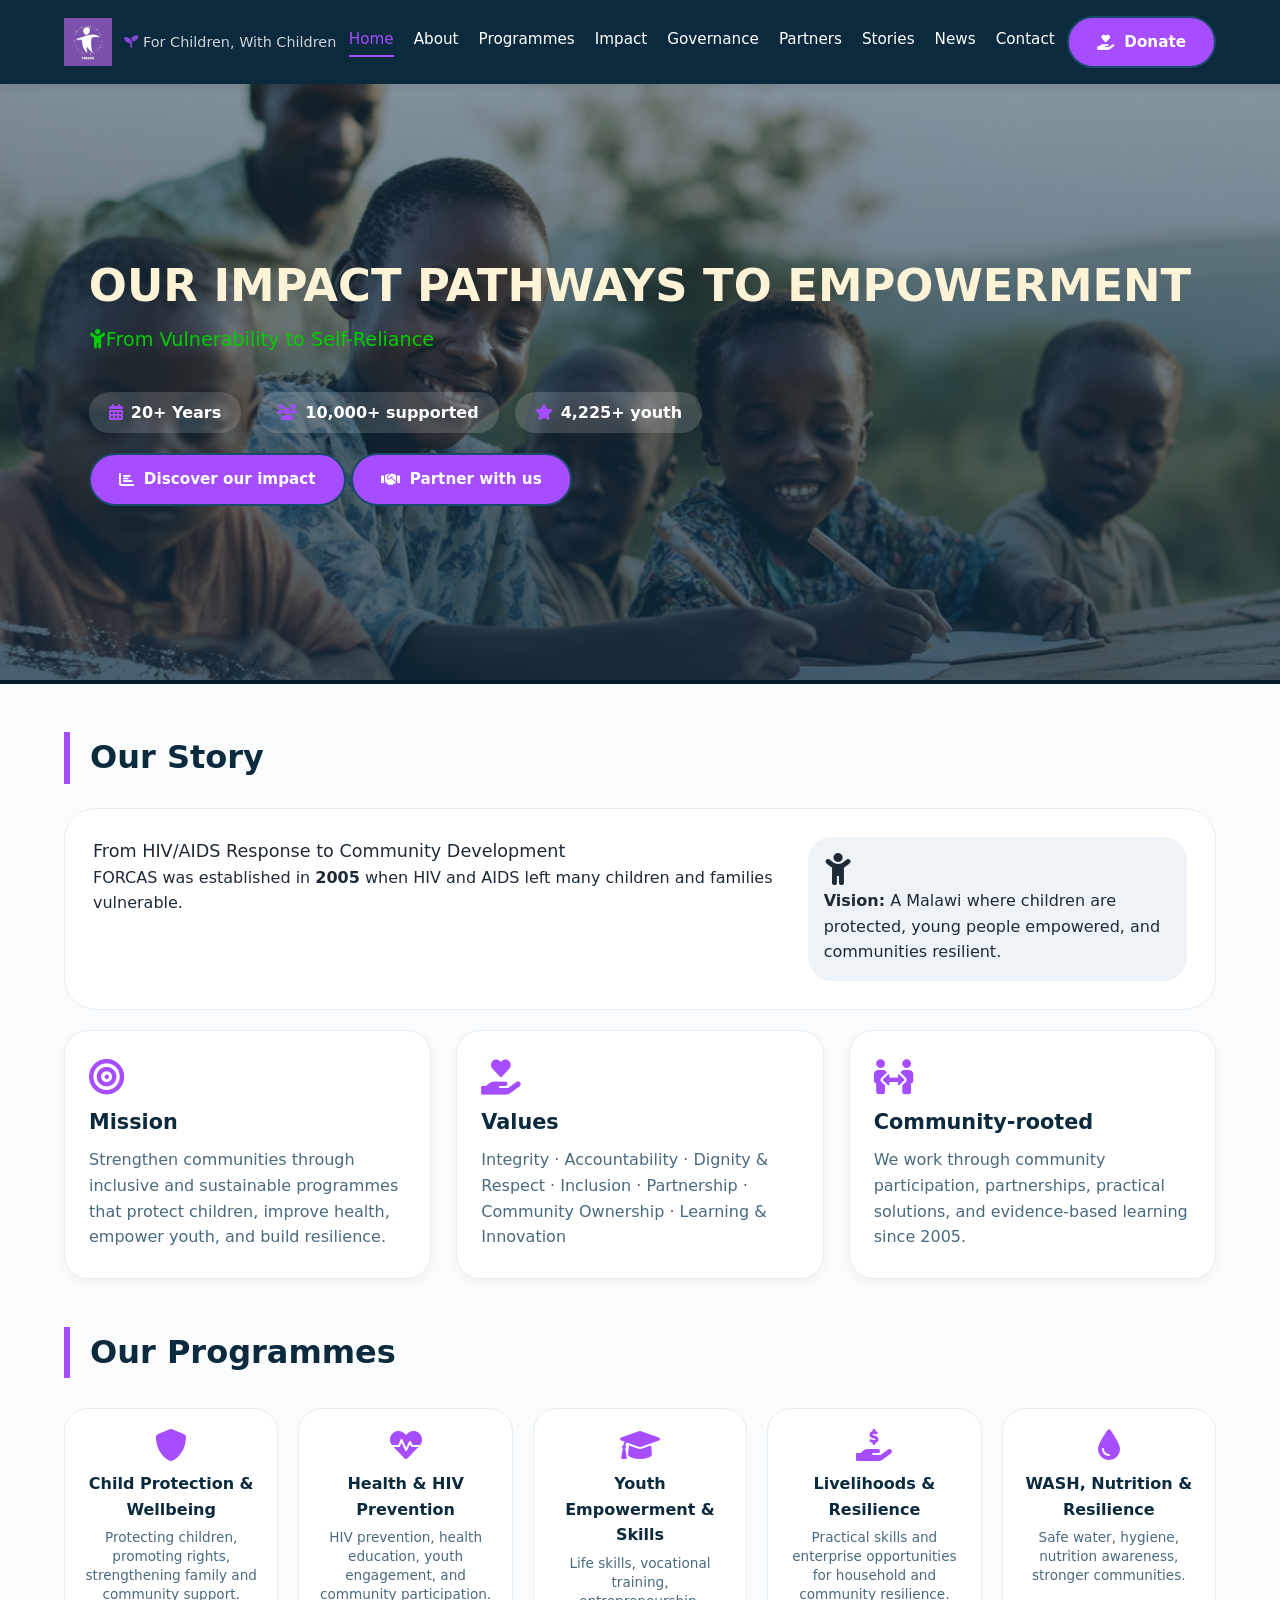
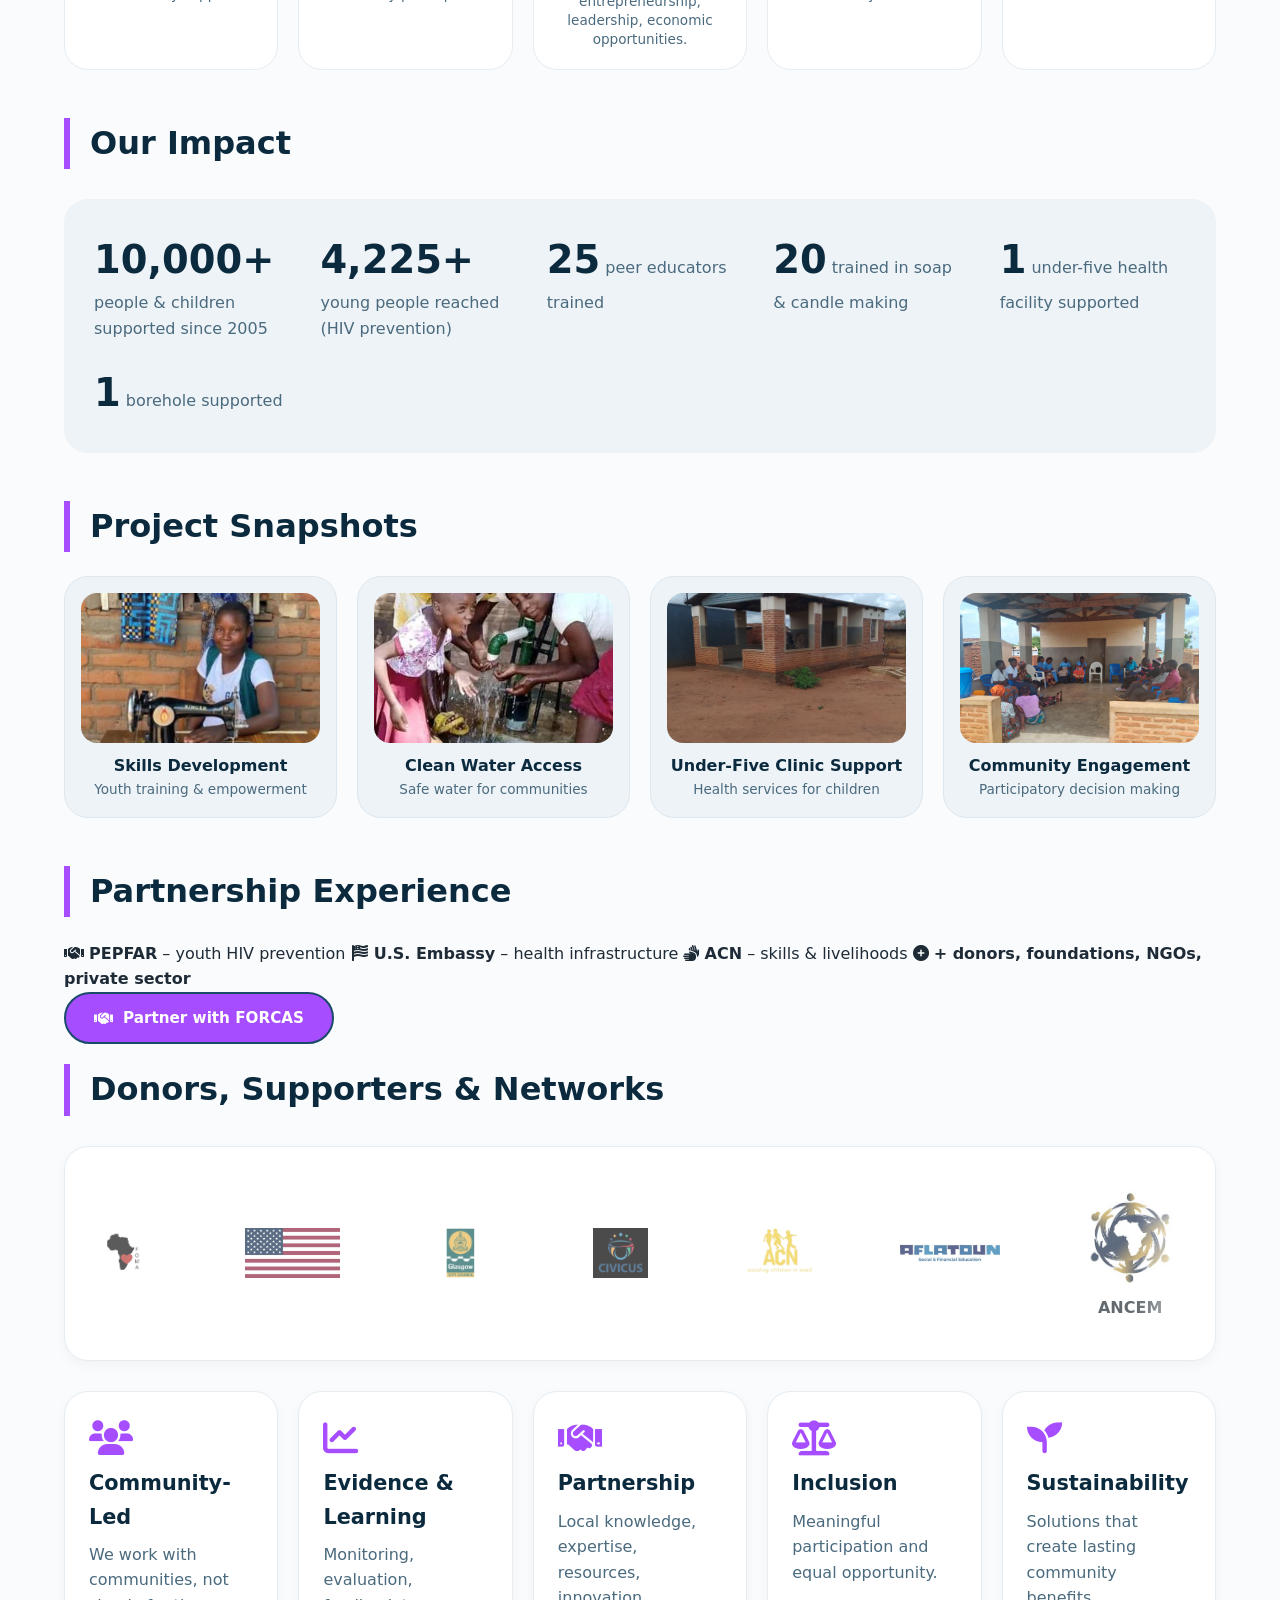
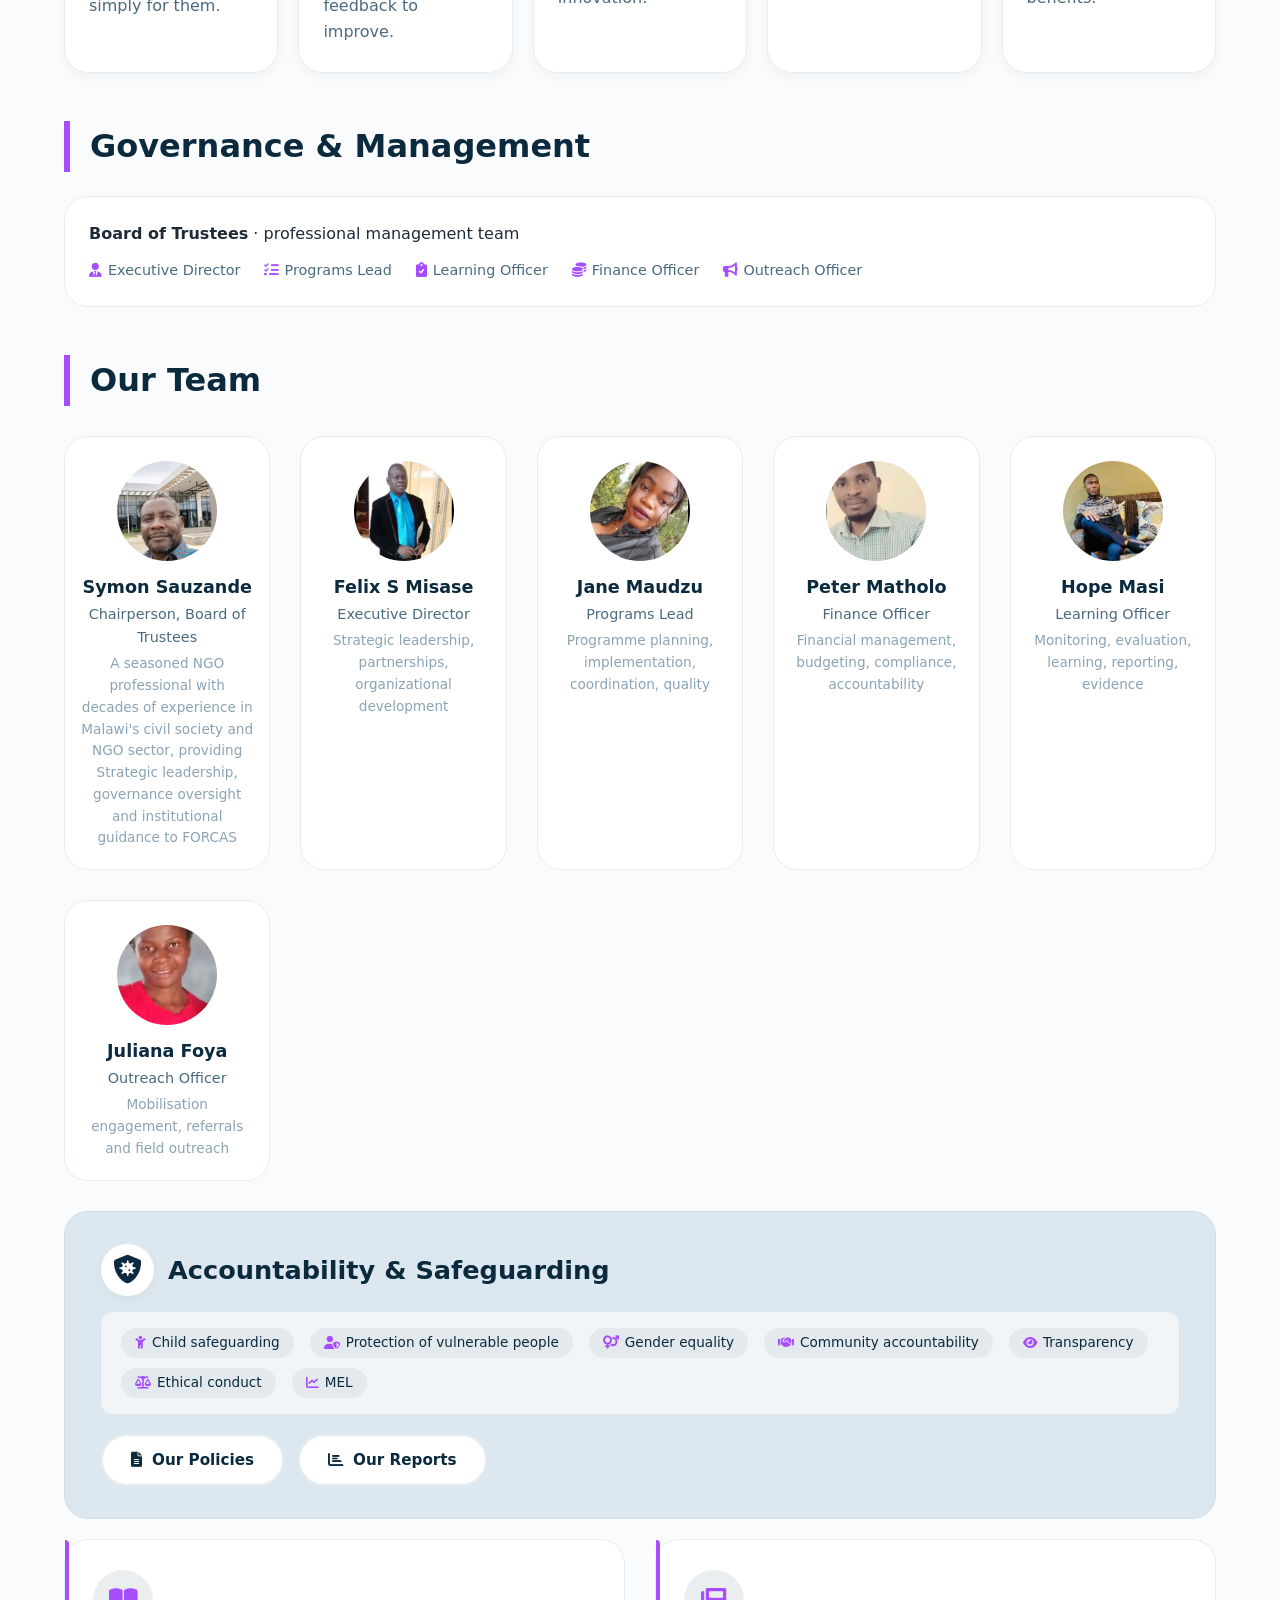
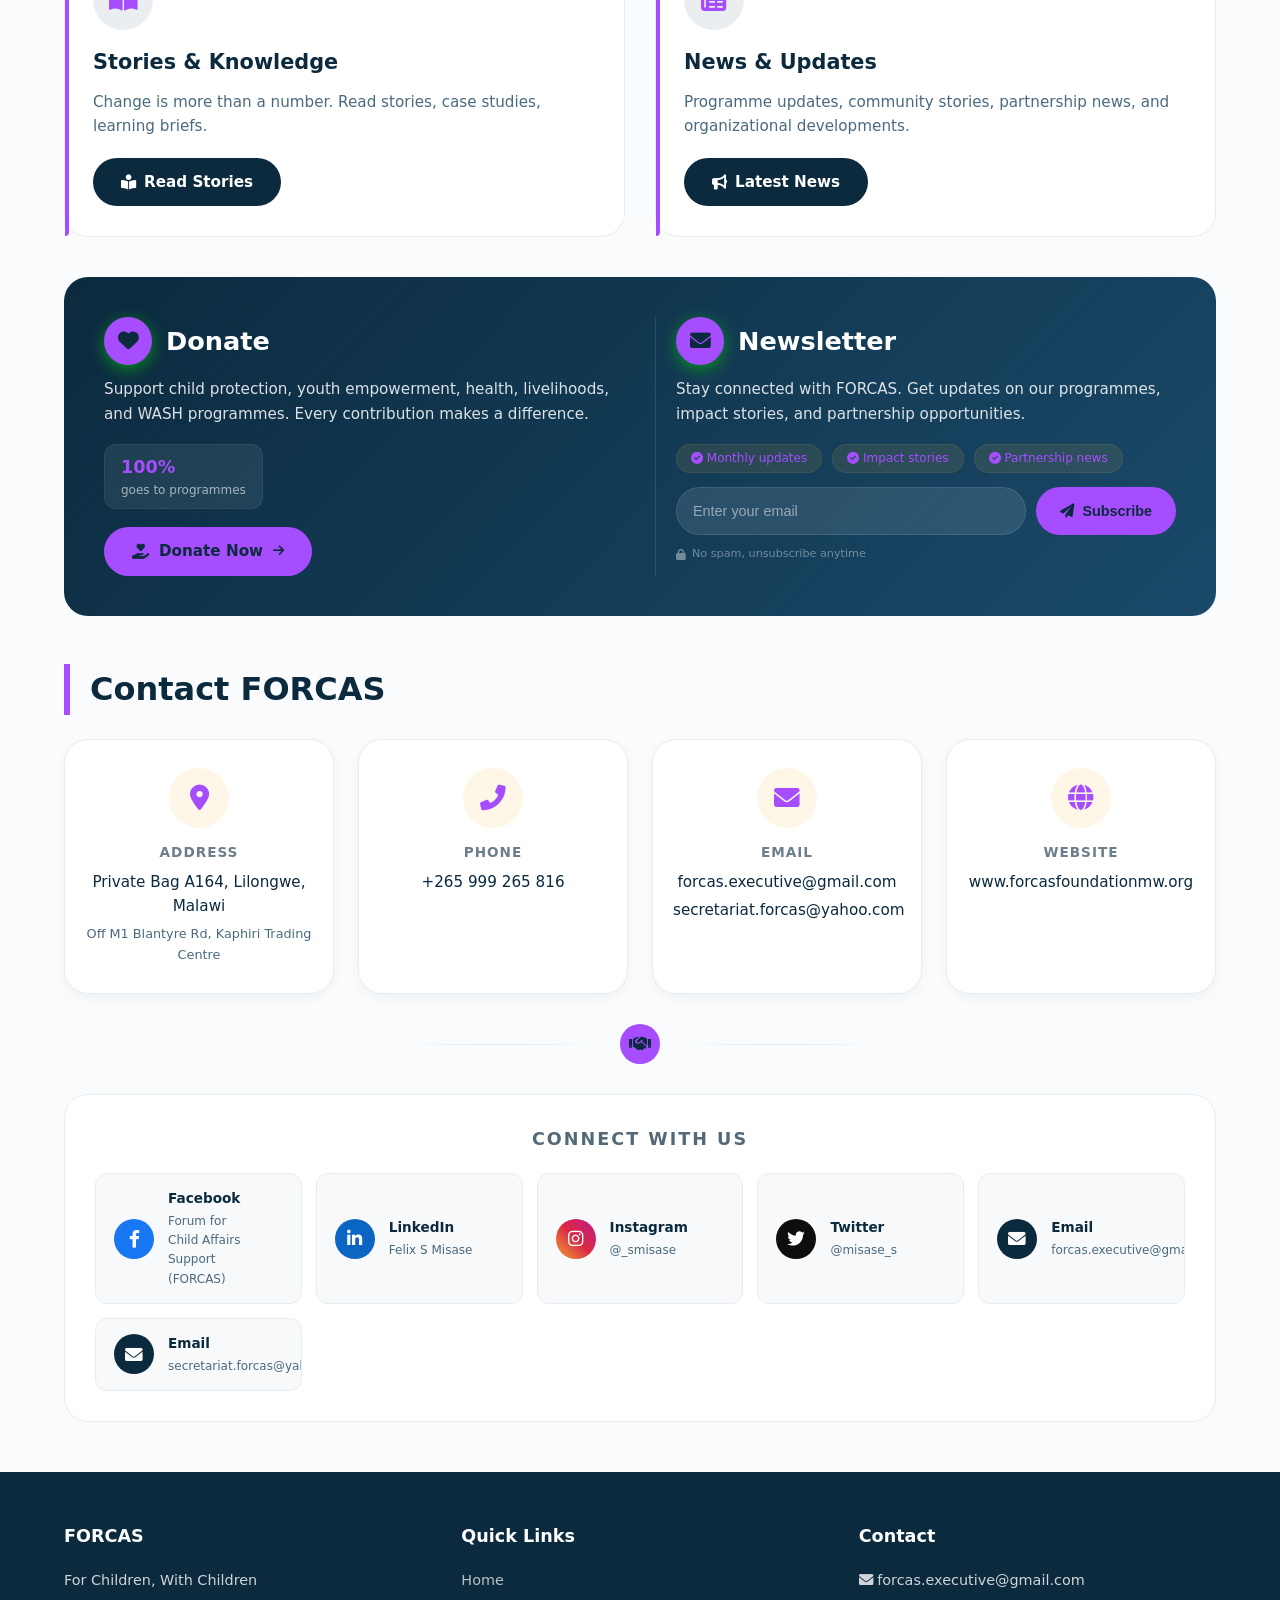
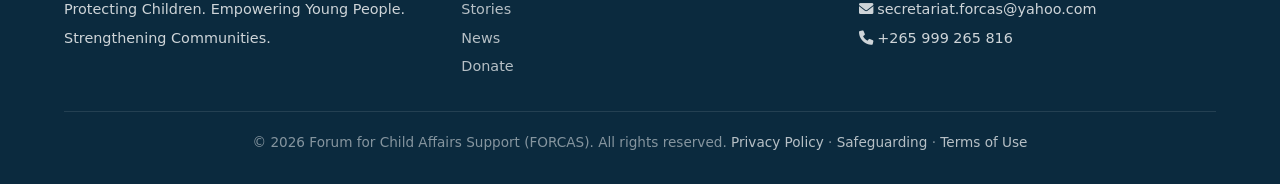
==== commit eb77d643: "Updated email" ====
--- a/index.html
+++ b/index.html
@@ -421,7 +421,8 @@
         </div>
                 <div>
                     <h4>Contact</h4>
-                    <p><i class="fas fa-envelope"></i> info@forcasfoundationmw.org</p>
+                    <p><i class="fas fa-envelope"></i> forcas.executive@gmail.com</p>
+                    <p><i class="fas fa-envelope"></i> secretariat.forcas@yahoo.com</p>
                     <p><i class="fas fa-phone"></i> +265 999 265 816</p>
                 </div>
             </div>
